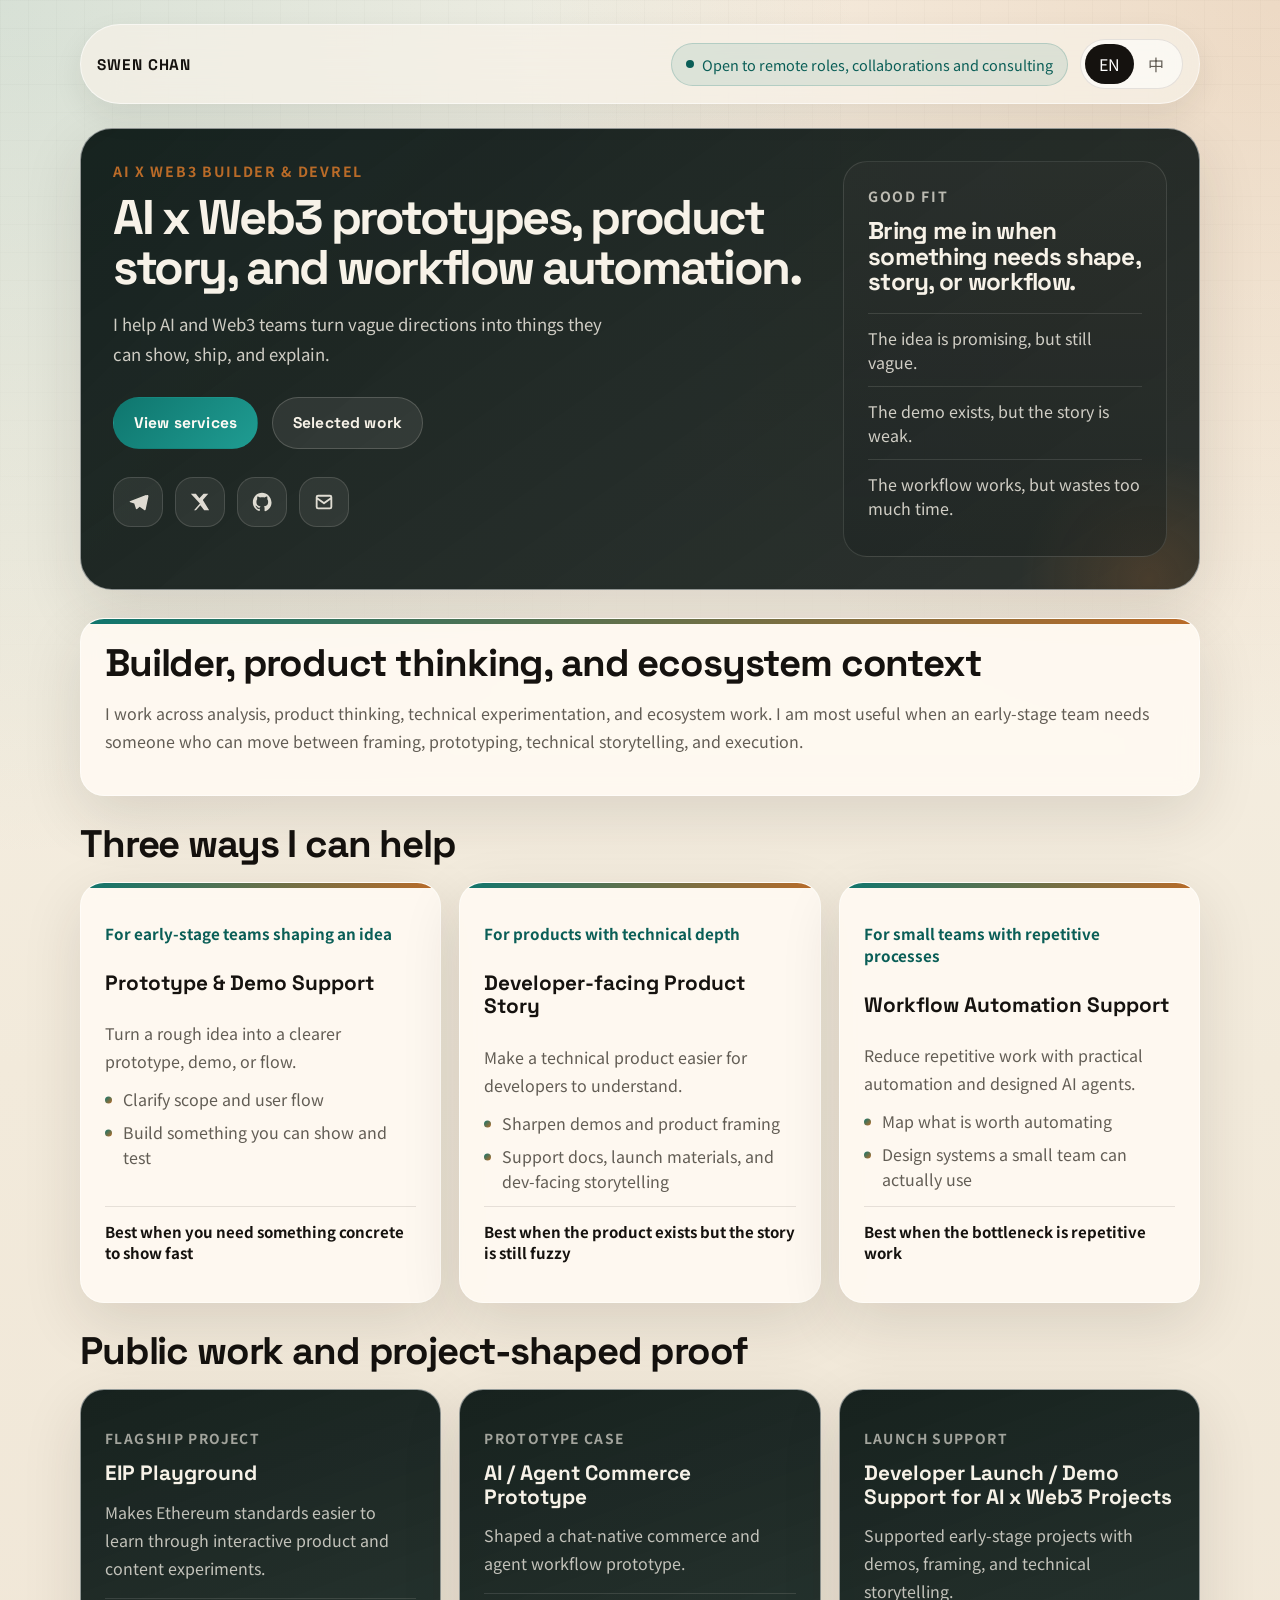
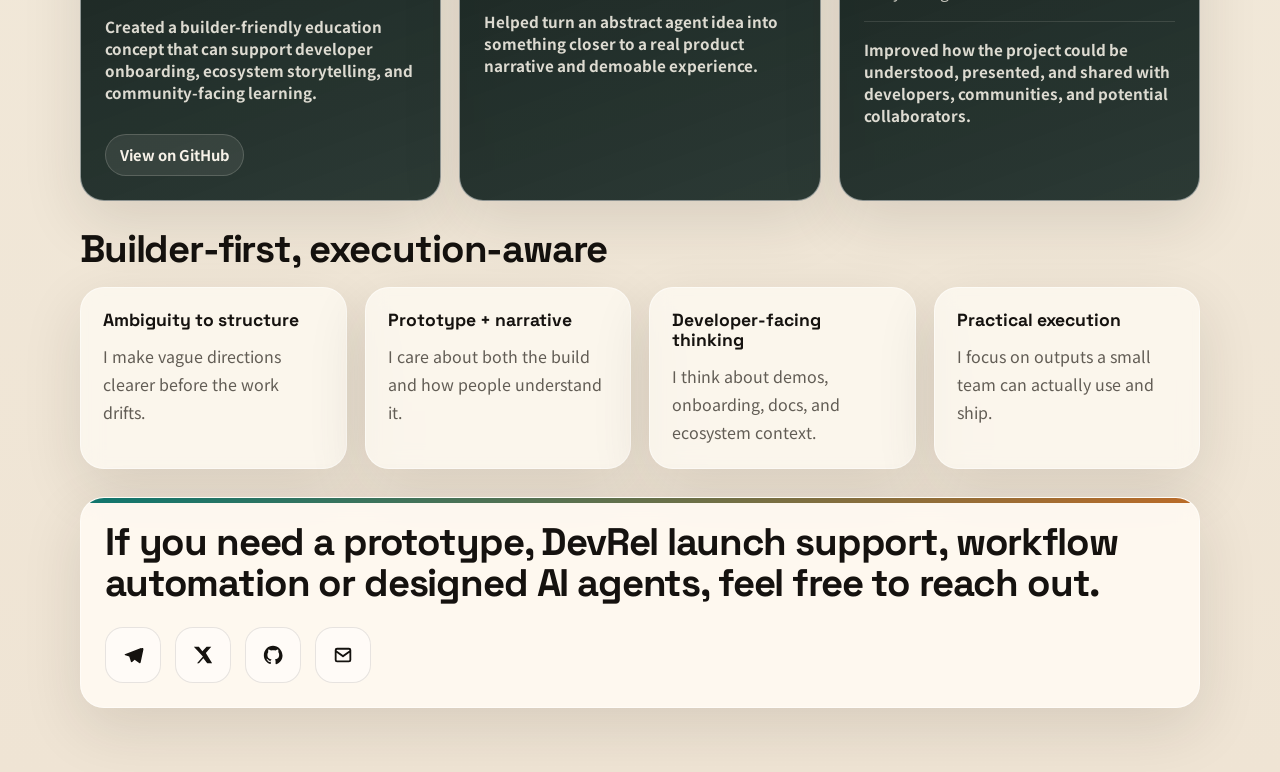
==== index.html @ 29ec6e58 "Initial personal page" ====
<!doctype html>
<html lang="en">
  <head>
    <meta charset="UTF-8" />
    <meta
      name="viewport"
      content="width=device-width, initial-scale=1.0"
    />
    <meta
      name="description"
      content="A bilingual one-page personal service page for an AI x Web3 builder."
    />
    <title>Swen Chan | AI x Web3 Builder & DevRel</title>
    <link rel="preconnect" href="https://fonts.googleapis.com" />
    <link rel="preconnect" href="https://fonts.gstatic.com" crossorigin />
    <link
      href="https://fonts.googleapis.com/css2?family=Noto+Sans+SC:wght@400;500;700&family=Space+Grotesk:wght@400;500;700&display=swap"
      rel="stylesheet"
    />
    <link rel="stylesheet" href="styles.css?v=20260409d" />
  </head>
  <body>
    <div class="page-noise" aria-hidden="true"></div>
    <div class="site-shell">
      <header class="topbar">
        <a class="brand" href="#top" id="brandName">Swen Chan</a>
        <div class="topbar-actions">
          <span class="badge" id="availabilityBadge"></span>
          <div class="lang-switch" aria-label="Language switch">
            <button
              class="lang-button is-active"
              type="button"
              data-lang-toggle="en"
              aria-pressed="true"
            >
              EN
            </button>
            <button
              class="lang-button"
              type="button"
              data-lang-toggle="zh"
              aria-pressed="false"
            >
              中
            </button>
          </div>
        </div>
      </header>

      <main id="top">
        <section class="hero panel">
          <div class="hero-copy">
            <p class="eyebrow" id="heroKicker"></p>
            <h1 id="heroTitle"></h1>
            <p class="lead" id="heroIntro"></p>
            <div class="cta-row">
              <a class="button" id="primaryCta" href="#contact"></a>
              <a class="button button-ghost" id="secondaryCta" href="#services"></a>
            </div>
            <ul class="link-pills" id="quickLinks"></ul>
          </div>

          <aside class="hero-card">
            <p class="eyebrow eyebrow-soft" id="heroCardLabel"></p>
            <h2 id="heroCardTitle"></h2>
            <ul class="hero-card-list" id="heroCardList"></ul>
          </aside>
        </section>

        <section class="section">
          <article class="panel about-card">
            <p class="eyebrow" id="aboutEyebrow"></p>
            <h2 id="aboutTitle"></h2>
            <p class="about-text" id="aboutText"></p>
          </article>
        </section>

        <section class="section" id="services">
          <div class="section-heading">
            <p class="eyebrow" id="servicesEyebrow"></p>
            <h2 id="servicesTitle"></h2>
            <p class="section-intro" id="servicesIntro"></p>
          </div>
          <div class="cards-grid" id="servicesGrid"></div>
        </section>

        <section class="section" id="proof">
          <div class="section-heading">
            <p class="eyebrow" id="proofEyebrow"></p>
            <h2 id="proofTitle"></h2>
            <p class="section-intro" id="proofIntro"></p>
          </div>
          <div class="cards-grid cards-grid-dark" id="proofGrid"></div>
        </section>

        <section class="section">
          <div class="section-heading">
            <p class="eyebrow" id="trustEyebrow"></p>
            <h2 id="trustTitle"></h2>
            <p class="section-intro" id="trustIntro"></p>
          </div>
          <div class="trust-grid" id="trustGrid"></div>
        </section>

        <section class="section" id="contact">
          <article class="panel contact-card">
            <p class="eyebrow" id="contactEyebrow"></p>
            <h2 id="contactTitle"></h2>
            <p class="section-intro" id="contactIntro"></p>
            <div class="contact-actions" id="contactActions"></div>
            <p class="contact-note" id="contactNote"></p>
          </article>
        </section>
      </main>
    </div>

    <script src="app.js?v=20260409d"></script>
  </body>
</html>
---- styles.css ----
* {
  box-sizing: border-box;
}

:root {
  --bg: #f3ecde;
  --bg-soft: rgba(255, 250, 242, 0.76);
  --ink: #15120f;
  --muted: #625d55;
  --line: rgba(21, 18, 15, 0.1);
  --panel: rgba(255, 250, 242, 0.9);
  --panel-dark: #121d1a;
  --panel-dark-2: #162723;
  --cream: #f7f2e8;
  --accent: #0f766e;
  --accent-strong: #0a5e57;
  --accent-warm: #ba6b28;
  --shadow: 0 20px 60px rgba(43, 34, 24, 0.12);
  --shadow-soft: 0 12px 30px rgba(43, 34, 24, 0.08);
  --radius-xl: 32px;
  --radius-lg: 24px;
  --radius-md: 18px;
}

html {
  scroll-behavior: smooth;
}

body {
  margin: 0;
  min-height: 100vh;
  color: var(--ink);
  background:
    radial-gradient(circle at top left, rgba(15, 118, 110, 0.14), transparent 32%),
    radial-gradient(circle at top right, rgba(186, 107, 40, 0.18), transparent 28%),
    linear-gradient(180deg, #f8f2e7 0%, #f2eadb 45%, #efe4d4 100%);
  font-family: "Noto Sans SC", "Segoe UI", sans-serif;
}

body::before {
  position: fixed;
  inset: 0;
  z-index: -2;
  background:
    linear-gradient(rgba(21, 18, 15, 0.03) 1px, transparent 1px),
    linear-gradient(90deg, rgba(21, 18, 15, 0.03) 1px, transparent 1px);
  background-size: 28px 28px;
  content: "";
  mask-image: linear-gradient(180deg, rgba(0, 0, 0, 0.5), transparent 85%);
}

.page-noise {
  position: fixed;
  inset: 0;
  z-index: -1;
  opacity: 0.18;
  background-image:
    radial-gradient(rgba(21, 18, 15, 0.16) 0.7px, transparent 0.7px),
    radial-gradient(rgba(255, 255, 255, 0.28) 0.7px, transparent 0.7px);
  background-position: 0 0, 14px 14px;
  background-size: 28px 28px;
  pointer-events: none;
}

a {
  color: inherit;
  text-decoration: none;
}

button {
  font: inherit;
}

.site-shell {
  width: min(1120px, calc(100% - 32px));
  margin: 0 auto;
  padding: 24px 0 64px;
}

.topbar {
  position: sticky;
  top: 16px;
  z-index: 10;
  display: flex;
  align-items: center;
  justify-content: space-between;
  gap: 16px;
  margin-bottom: 24px;
  padding: 14px 16px;
  border: 1px solid rgba(255, 255, 255, 0.55);
  border-radius: 999px;
  background: rgba(247, 242, 232, 0.72);
  backdrop-filter: blur(18px);
  box-shadow: var(--shadow-soft);
}

.brand {
  font-family: "Space Grotesk", "Noto Sans SC", sans-serif;
  font-size: 0.96rem;
  font-weight: 700;
  letter-spacing: 0.06em;
  text-transform: uppercase;
}

.topbar-actions {
  display: flex;
  align-items: center;
  gap: 12px;
}

.badge {
  display: inline-flex;
  align-items: center;
  gap: 8px;
  padding: 10px 14px;
  border: 1px solid rgba(15, 118, 110, 0.2);
  border-radius: 999px;
  background: rgba(15, 118, 110, 0.1);
  color: var(--accent-strong);
  font-size: 0.9rem;
}

.badge::before {
  width: 8px;
  height: 8px;
  border-radius: 999px;
  background: currentColor;
  content: "";
}

.lang-switch {
  display: inline-flex;
  padding: 4px;
  border: 1px solid var(--line);
  border-radius: 999px;
  background: rgba(255, 255, 255, 0.6);
}

.lang-button {
  padding: 8px 14px;
  border: 0;
  border-radius: 999px;
  background: transparent;
  color: var(--muted);
  cursor: pointer;
  transition:
    background-color 0.2s ease,
    color 0.2s ease,
    transform 0.2s ease;
}

.lang-button:hover {
  color: var(--ink);
}

.lang-button.is-active {
  background: var(--ink);
  color: #fff;
}

main {
  display: grid;
  gap: 28px;
}

.panel,
.fit-item,
.service-card,
.proof-card,
.trust-item {
  border: 1px solid rgba(255, 255, 255, 0.5);
  box-shadow: var(--shadow);
}

.hero {
  display: grid;
  grid-template-columns: minmax(0, 1.7fr) minmax(240px, 0.78fr);
  gap: 24px;
  padding: 32px;
  border-radius: var(--radius-xl);
  background:
    linear-gradient(145deg, rgba(18, 29, 26, 0.97), rgba(17, 24, 22, 0.88)),
    linear-gradient(135deg, rgba(15, 118, 110, 0.2), transparent 40%);
  color: var(--cream);
  overflow: hidden;
  position: relative;
}

.hero::after {
  position: absolute;
  inset: auto -80px -120px auto;
  width: 260px;
  height: 260px;
  border-radius: 50%;
  background: radial-gradient(circle, rgba(186, 107, 40, 0.2), transparent 70%);
  content: "";
}

.hero-copy {
  position: relative;
  z-index: 1;
}

.eyebrow {
  margin: 0 0 12px;
  color: var(--accent-warm);
  font-size: 0.88rem;
  font-weight: 700;
  letter-spacing: 0.12em;
  text-transform: uppercase;
}

.eyebrow:empty {
  display: none;
}

.eyebrow-soft {
  color: rgba(247, 242, 232, 0.72);
}

h1,
h2,
h3,
.button,
.service-title,
.proof-title,
.fit-title,
.trust-title {
  font-family: "Space Grotesk", "Noto Sans SC", sans-serif;
}

h1 {
  max-width: none;
  margin: 0;
  font-size: clamp(2rem, 3.8vw, 3.3rem);
  line-height: 1.02;
  letter-spacing: -0.05em;
  text-wrap: balance;
}

h2 {
  margin: 0;
  font-size: clamp(1.7rem, 3vw, 2.5rem);
  line-height: 1.05;
  letter-spacing: -0.03em;
}

.lead,
.section-intro,
.about-text,
.contact-note,
.service-description,
.proof-description,
.trust-text,
.fit-text {
  color: var(--muted);
  line-height: 1.75;
}

.hero .lead {
  max-width: 56ch;
  margin: 18px 0 0;
  color: rgba(247, 242, 232, 0.82);
  font-size: 1.05rem;
}

.cta-row {
  display: flex;
  flex-wrap: wrap;
  gap: 14px;
  margin-top: 28px;
}

.button {
  display: inline-flex;
  align-items: center;
  justify-content: center;
  min-height: 52px;
  padding: 0 20px;
  border: 1px solid transparent;
  border-radius: 999px;
  background: linear-gradient(135deg, var(--accent), #1f9c92);
  color: #fefbf5;
  font-size: 0.97rem;
  font-weight: 700;
  letter-spacing: 0.01em;
  transition:
    transform 0.2s ease,
    box-shadow 0.2s ease,
    border-color 0.2s ease,
    background-color 0.2s ease;
}

.button:hover {
  transform: translateY(-1px);
  box-shadow: 0 16px 28px rgba(15, 118, 110, 0.25);
}

.button-ghost {
  border-color: rgba(247, 242, 232, 0.18);
  background: rgba(247, 242, 232, 0.08);
  color: var(--cream);
}

.button-ghost:hover {
  box-shadow: none;
  background: rgba(247, 242, 232, 0.14);
}

.link-pills {
  display: flex;
  flex-wrap: wrap;
  gap: 12px;
  margin: 28px 0 0;
  padding: 0;
  list-style: none;
}

.link-pills a {
  display: inline-flex;
  align-items: center;
  justify-content: center;
  width: 50px;
  height: 50px;
  border: 1px solid rgba(247, 242, 232, 0.14);
  border-radius: 18px;
  background: rgba(247, 242, 232, 0.07);
  color: rgba(247, 242, 232, 0.88);
  transition:
    transform 0.2s ease,
    background-color 0.2s ease,
    border-color 0.2s ease;
}

.link-pills a:hover {
  transform: translateY(-1px);
  border-color: rgba(247, 242, 232, 0.32);
  background: rgba(247, 242, 232, 0.12);
}

.link-pills a svg,
.contact-actions a svg {
  width: 22px;
  height: 22px;
  display: block;
}

.sr-only {
  position: absolute;
  width: 1px;
  height: 1px;
  padding: 0;
  margin: -1px;
  overflow: hidden;
  clip: rect(0, 0, 0, 0);
  white-space: nowrap;
  border: 0;
}

.hero-card {
  position: relative;
  z-index: 1;
  align-self: end;
  padding: 24px;
  border: 1px solid rgba(247, 242, 232, 0.12);
  border-radius: var(--radius-lg);
  background:
    linear-gradient(180deg, rgba(247, 242, 232, 0.08), rgba(247, 242, 232, 0.04)),
    rgba(10, 18, 16, 0.5);
}

.hero-card h2 {
  margin-top: 4px;
  color: var(--cream);
  font-size: clamp(1.3rem, 1.9vw, 1.7rem);
}

.hero-card-list {
  margin: 18px 0 0;
  padding: 0;
  list-style: none;
}

.hero-card-list li {
  padding: 12px 0;
  border-top: 1px solid rgba(247, 242, 232, 0.12);
  color: rgba(247, 242, 232, 0.82);
  line-height: 1.5;
}

.section {
  display: grid;
  gap: 18px;
}

.section-heading {
  max-width: 980px;
}

.section-intro {
  margin: 10px 0 0;
  font-size: 0.98rem;
  max-width: 72ch;
  text-wrap: pretty;
}

.section-intro:empty,
.contact-note:empty {
  display: none;
}

.cards-grid,
.trust-grid {
  display: grid;
  gap: 18px;
}

.cards-grid {
  grid-template-columns: repeat(3, minmax(0, 1fr));
}

.service-card,
.proof-card,
.trust-item,
.about-card,
.contact-card {
  position: relative;
  overflow: hidden;
  border-radius: var(--radius-lg);
}

.service-card,
.trust-item,
.about-card,
.contact-card {
  padding: 24px;
  background: var(--panel);
  backdrop-filter: blur(10px);
}

.service-card::before,
.about-card::before,
.contact-card::before {
  position: absolute;
  inset: 0 auto auto 0;
  width: 100%;
  height: 5px;
  background: linear-gradient(90deg, var(--accent), var(--accent-warm));
  content: "";
}

.service-title,
.proof-title,
.trust-title {
  margin: 0;
  font-size: 1.3rem;
  line-height: 1.15;
}

.service-description,
.proof-description,
.trust-text {
  margin: 12px 0 0;
}

.cards-grid {
  align-items: stretch;
}

.service-card {
  display: flex;
  flex-direction: column;
  gap: 12px;
}

.service-meta {
  color: var(--accent-strong);
  font-size: 0.95rem;
  font-weight: 700;
}

.service-list {
  display: grid;
  gap: 8px;
  margin: 0;
  padding: 0;
  list-style: none;
}

.service-list li {
  position: relative;
  padding-left: 18px;
  color: var(--muted);
  line-height: 1.55;
}

.service-list li::before {
  position: absolute;
  left: 0;
  top: 0.78em;
  width: 7px;
  height: 7px;
  border-radius: 999px;
  background: linear-gradient(135deg, var(--accent), var(--accent-warm));
  content: "";
  transform: translateY(-50%);
}

.service-footer {
  margin-top: auto;
  padding-top: 14px;
  border-top: 1px solid var(--line);
  color: var(--ink);
  font-size: 0.94rem;
  font-weight: 700;
}

.cards-grid-dark .proof-card {
  padding: 24px;
  background:
    linear-gradient(160deg, rgba(18, 29, 26, 0.98), rgba(22, 39, 35, 0.9));
  color: var(--cream);
}

.proof-label {
  color: rgba(247, 242, 232, 0.62);
  font-size: 0.86rem;
  font-weight: 700;
  letter-spacing: 0.1em;
  text-transform: uppercase;
}

.proof-card .proof-description {
  color: rgba(247, 242, 232, 0.76);
}

.proof-stat {
  margin-top: 16px;
  padding-top: 16px;
  border-top: 1px solid rgba(247, 242, 232, 0.12);
  color: rgba(247, 242, 232, 0.88);
  font-size: 0.95rem;
  font-weight: 700;
}

.proof-link {
  display: inline-flex;
  align-items: center;
  justify-content: center;
  min-height: 42px;
  margin-top: 16px;
  padding: 0 14px;
  border: 1px solid rgba(247, 242, 232, 0.18);
  border-radius: 999px;
  background: rgba(247, 242, 232, 0.08);
  color: var(--cream);
  font-size: 0.92rem;
  font-weight: 700;
  transition:
    transform 0.2s ease,
    border-color 0.2s ease,
    background-color 0.2s ease;
}

.proof-link:hover {
  transform: translateY(-1px);
  border-color: rgba(247, 242, 232, 0.32);
  background: rgba(247, 242, 232, 0.14);
}

.trust-grid {
  grid-template-columns: repeat(4, minmax(0, 1fr));
}

.trust-item {
  padding: 22px;
  background: rgba(255, 252, 245, 0.7);
  backdrop-filter: blur(10px);
}

.trust-title {
  font-size: 1.1rem;
}

.contact-actions {
  display: flex;
  flex-wrap: wrap;
  gap: 14px;
  margin-top: 24px;
}

.contact-actions a {
  display: inline-flex;
  align-items: center;
  justify-content: center;
  width: 56px;
  height: 56px;
  border: 1px solid var(--line);
  border-radius: 18px;
  background: rgba(255, 255, 255, 0.55);
  color: var(--ink);
  transition:
    transform 0.2s ease,
    box-shadow 0.2s ease,
    border-color 0.2s ease,
    background-color 0.2s ease;
}

.contact-actions a:hover {
  transform: translateY(-1px);
  border-color: rgba(15, 118, 110, 0.28);
  background: rgba(255, 255, 255, 0.82);
  box-shadow: var(--shadow-soft);
}

.contact-note {
  margin: 18px 0 0;
  font-size: 0.95rem;
}

.hero,
.service-card,
.proof-card,
.trust-item,
.about-card,
.contact-card {
  animation: rise 0.7s ease both;
}

@keyframes rise {
  from {
    opacity: 0;
    transform: translateY(18px);
  }

  to {
    opacity: 1;
    transform: translateY(0);
  }
}

@media (prefers-reduced-motion: reduce) {
  html {
    scroll-behavior: auto;
  }

  .hero,
  .fit-item,
  .service-card,
  .proof-card,
  .trust-item,
  .about-card,
  .contact-card,
  .button,
  .proof-link,
  .lang-button,
  .link-pills a {
    animation: none;
    transition: none;
  }
}

@media (max-width: 980px) {
  .hero,
  .cards-grid,
  .trust-grid {
    grid-template-columns: 1fr;
  }

  .hero-card {
    min-width: 0;
  }
}

@media (max-width: 720px) {
  .site-shell {
    width: min(100% - 20px, 1120px);
    padding-top: 16px;
  }

  .topbar {
    top: 10px;
    flex-direction: column;
    align-items: stretch;
    border-radius: 24px;
  }

  .topbar-actions {
    justify-content: space-between;
  }

  .badge {
    flex: 1;
    justify-content: center;
  }

  .hero,
  .service-card,
  .proof-card,
  .trust-item,
  .about-card,
  .contact-card {
    padding: 22px;
  }

  h1 {
    max-width: none;
    font-size: clamp(2.4rem, 12vw, 4rem);
  }

  .cta-row {
    flex-direction: column;
  }

  .button {
    width: 100%;
  }

  .contact-actions a {
    width: 52px;
    height: 52px;
  }
}
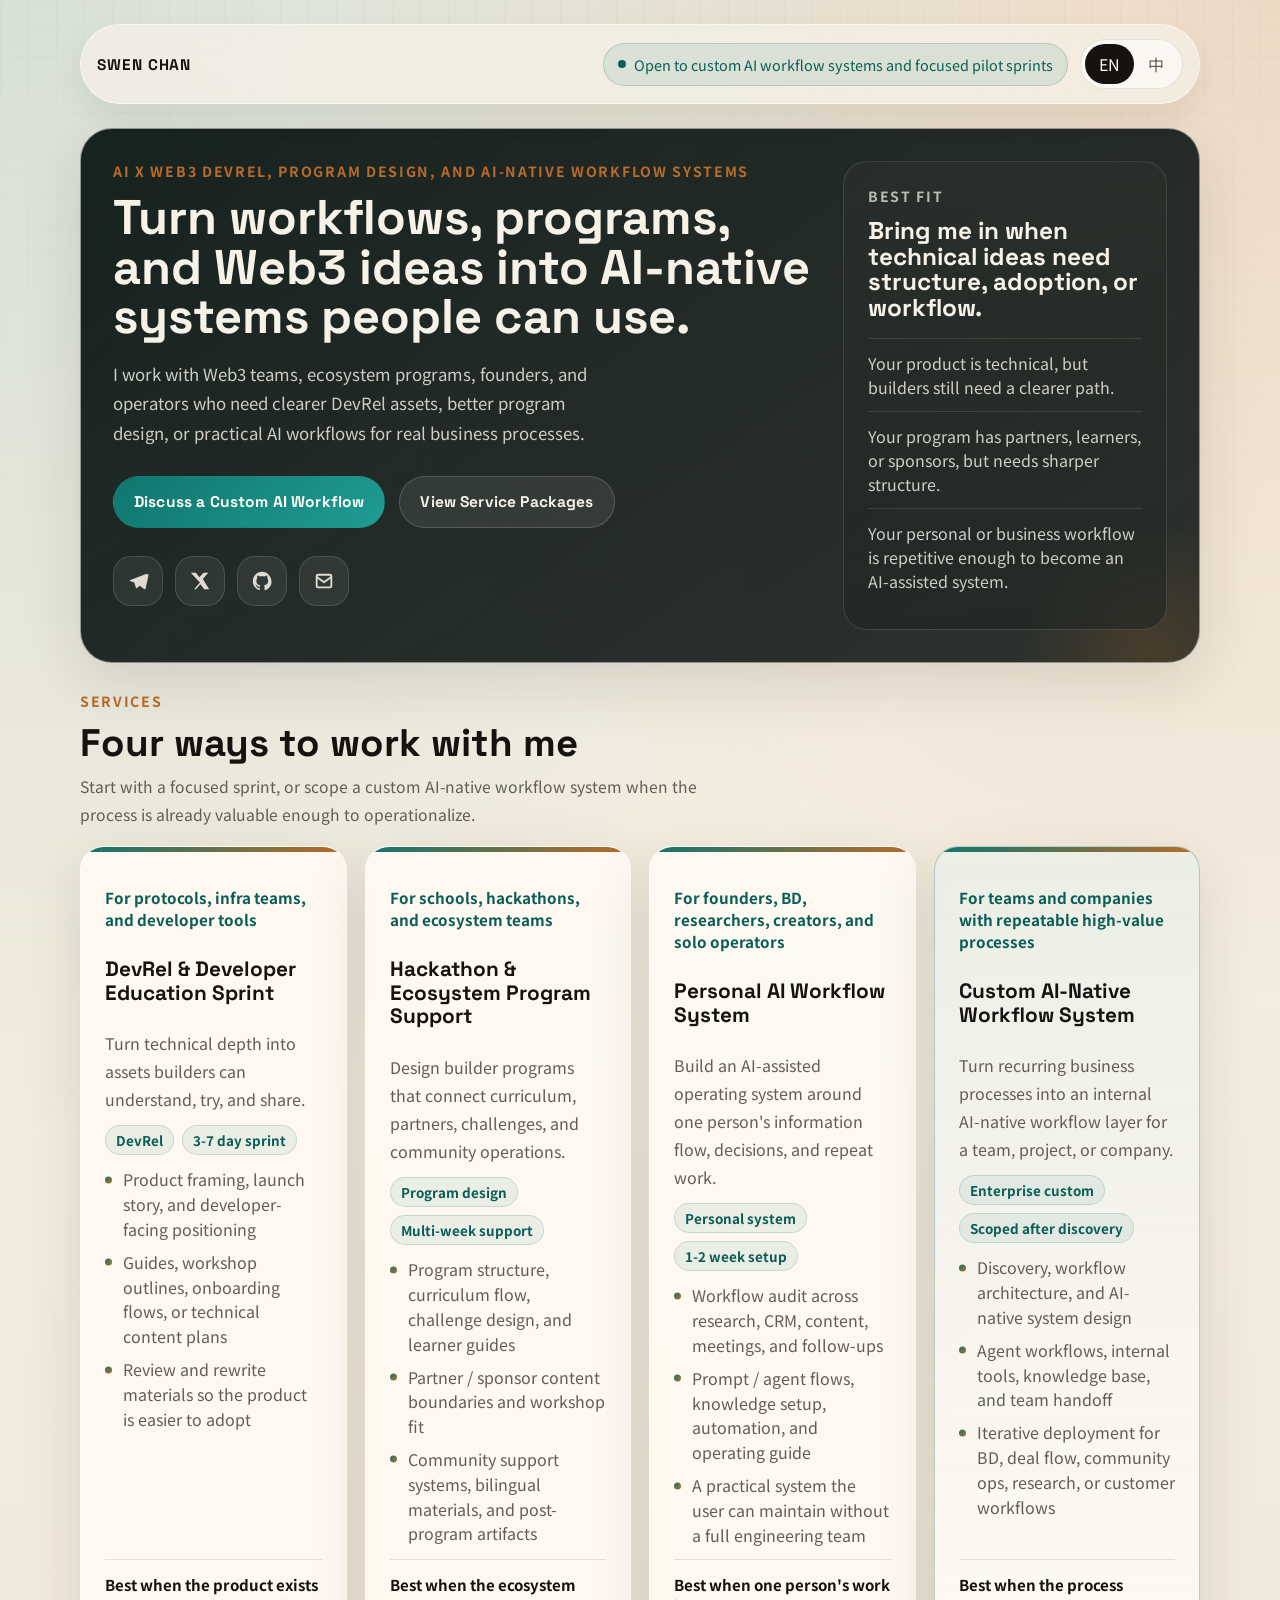
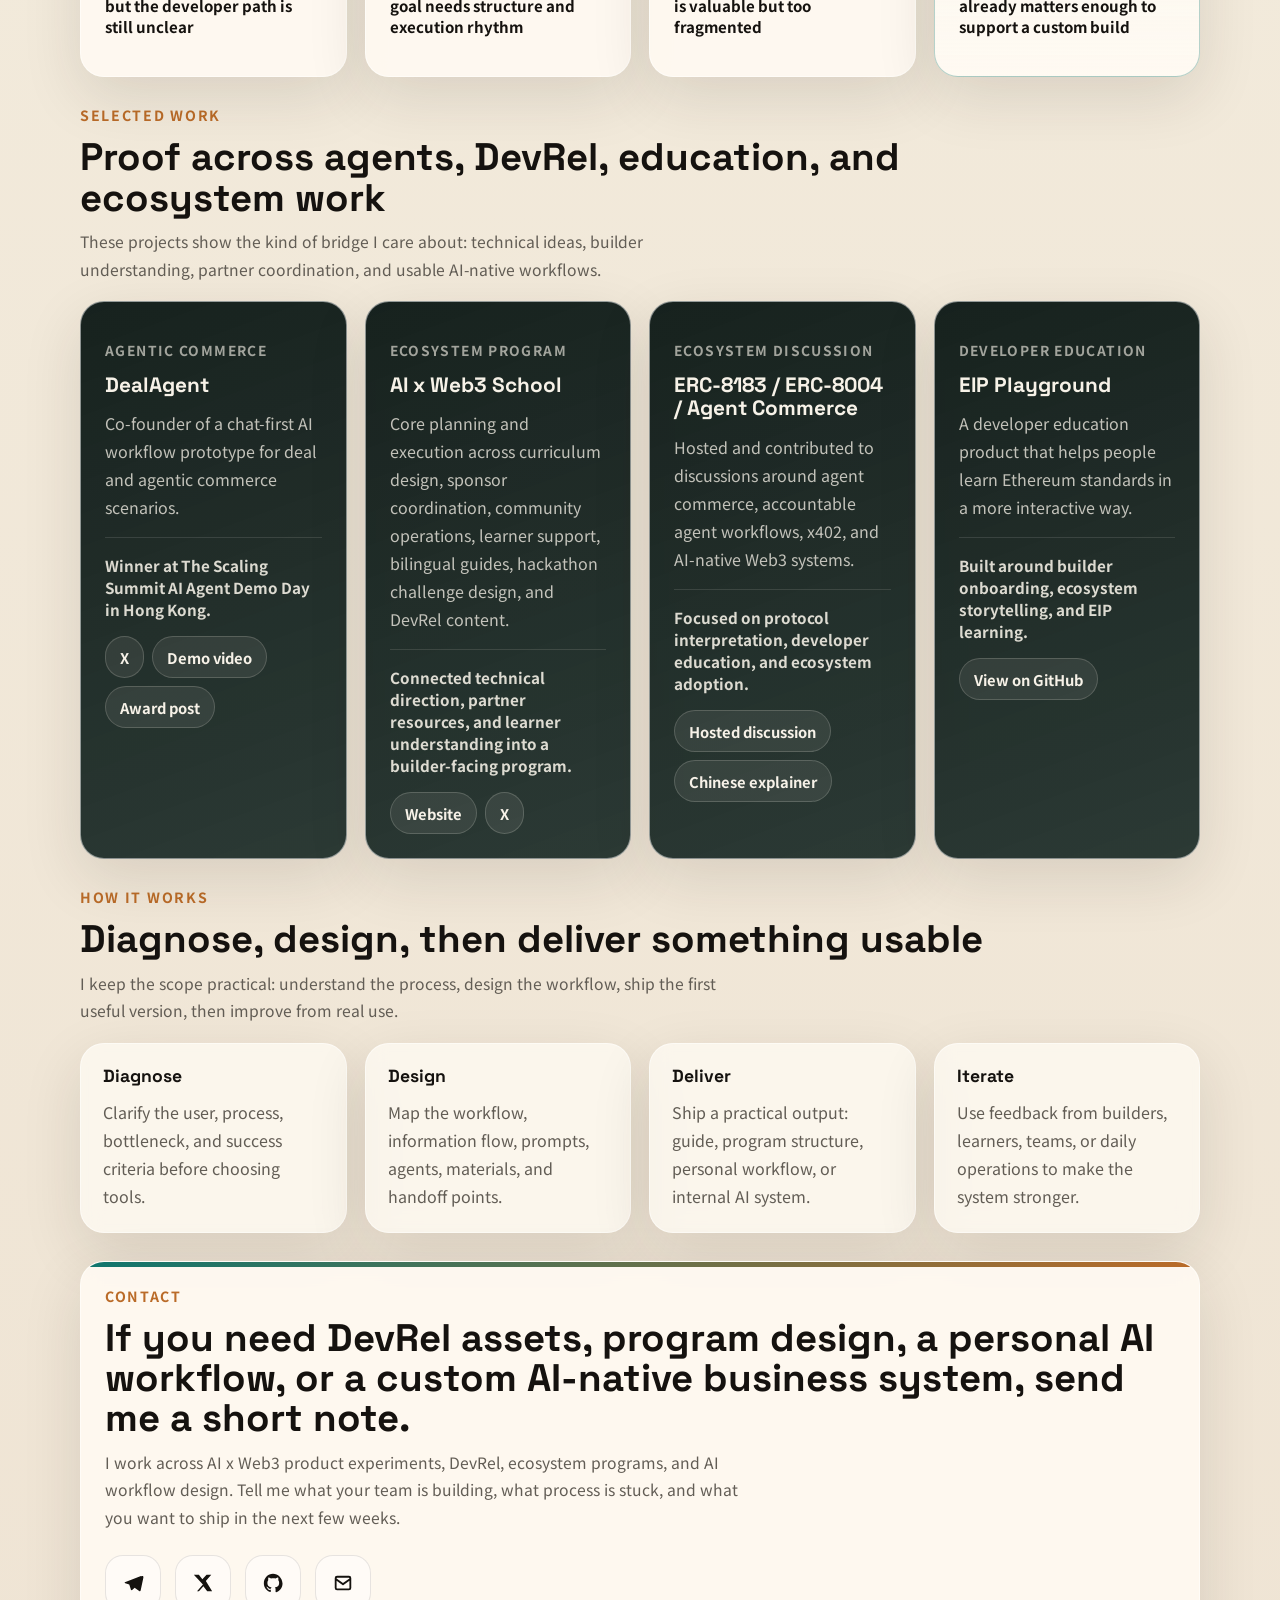
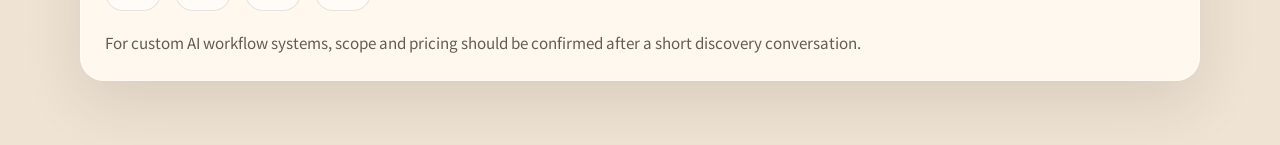
==== commit 019f862b: "Update service positioning and AI workflow offerings" ====
--- a/index.html
+++ b/index.html
@@ -8,16 +8,29 @@
     />
     <meta
       name="description"
-      content="A bilingual one-page personal service page for an AI x Web3 builder."
+      content="AI x Web3 DevRel, ecosystem program design, personal AI workflows, and custom AI-native workflow systems for Web3 teams and operators."
     />
-    <title>Swen Chan | AI x Web3 Builder & DevRel</title>
+    <meta property="og:title" content="Swen Chan | AI x Web3 DevRel & AI-Native Workflow Systems" />
+    <meta
+      property="og:description"
+      content="DevRel assets, ecosystem program design, personal AI workflows, and custom AI-native workflow systems for Web3 teams and operators."
+    />
+    <meta property="og:type" content="website" />
+    <meta property="og:url" content="https://swen-chan.github.io/PersonalPage/" />
+    <meta name="twitter:card" content="summary" />
+    <meta name="twitter:title" content="Swen Chan | AI x Web3 DevRel & AI-Native Workflow Systems" />
+    <meta
+      name="twitter:description"
+      content="DevRel assets, ecosystem program design, personal AI workflows, and custom AI-native workflow systems for Web3 teams and operators."
+    />
+    <title>Swen Chan | AI x Web3 DevRel & AI-Native Workflow Systems</title>
     <link rel="preconnect" href="https://fonts.googleapis.com" />
     <link rel="preconnect" href="https://fonts.gstatic.com" crossorigin />
     <link
       href="https://fonts.googleapis.com/css2?family=Noto+Sans+SC:wght@400;500;700&family=Space+Grotesk:wght@400;500;700&display=swap"
       rel="stylesheet"
     />
-    <link rel="stylesheet" href="styles.css?v=20260409d" />
+    <link rel="stylesheet" href="styles.css?v=20260527" />
   </head>
   <body>
     <div class="page-noise" aria-hidden="true"></div>
@@ -67,14 +80,6 @@
           </aside>
         </section>
 
-        <section class="section">
-          <article class="panel about-card">
-            <p class="eyebrow" id="aboutEyebrow"></p>
-            <h2 id="aboutTitle"></h2>
-            <p class="about-text" id="aboutText"></p>
-          </article>
-        </section>
-
         <section class="section" id="services">
           <div class="section-heading">
             <p class="eyebrow" id="servicesEyebrow"></p>
@@ -114,6 +119,6 @@
       </main>
     </div>
 
-    <script src="app.js?v=20260409d"></script>
+    <script src="app.js?v=20260527"></script>
   </body>
 </html>
--- a/styles.css
+++ b/styles.css
@@ -234,7 +234,7 @@
   margin: 0;
   font-size: clamp(2rem, 3.8vw, 3.3rem);
   line-height: 1.02;
-  letter-spacing: -0.05em;
+  letter-spacing: 0;
   text-wrap: balance;
 }
 
@@ -242,7 +242,7 @@
   margin: 0;
   font-size: clamp(1.7rem, 3vw, 2.5rem);
   line-height: 1.05;
-  letter-spacing: -0.03em;
+  letter-spacing: 0;
 }
 
 .lead,
@@ -416,7 +416,7 @@
 }
 
 .cards-grid {
-  grid-template-columns: repeat(3, minmax(0, 1fr));
+  grid-template-columns: repeat(auto-fit, minmax(240px, 1fr));
 }
 
 .service-card,
@@ -473,9 +473,35 @@
   gap: 12px;
 }
 
+.service-card-featured {
+  border-color: rgba(15, 118, 110, 0.3);
+  background:
+    linear-gradient(180deg, rgba(15, 118, 110, 0.08), rgba(255, 250, 242, 0.92)),
+    var(--panel);
+}
+
 .service-meta {
   color: var(--accent-strong);
   font-size: 0.95rem;
+  font-weight: 700;
+}
+
+.service-pill-row {
+  display: flex;
+  flex-wrap: wrap;
+  gap: 8px;
+}
+
+.service-pill {
+  display: inline-flex;
+  align-items: center;
+  min-height: 30px;
+  padding: 0 10px;
+  border: 1px solid rgba(15, 118, 110, 0.18);
+  border-radius: 999px;
+  background: rgba(15, 118, 110, 0.08);
+  color: var(--accent-strong);
+  font-size: 0.84rem;
   font-weight: 700;
 }
 
@@ -560,6 +586,17 @@
     transform 0.2s ease,
     border-color 0.2s ease,
     background-color 0.2s ease;
+}
+
+.proof-actions {
+  display: flex;
+  flex-wrap: wrap;
+  gap: 8px;
+  margin-top: 16px;
+}
+
+.proof-actions .proof-link {
+  margin-top: 0;
 }
 
 .proof-link:hover {
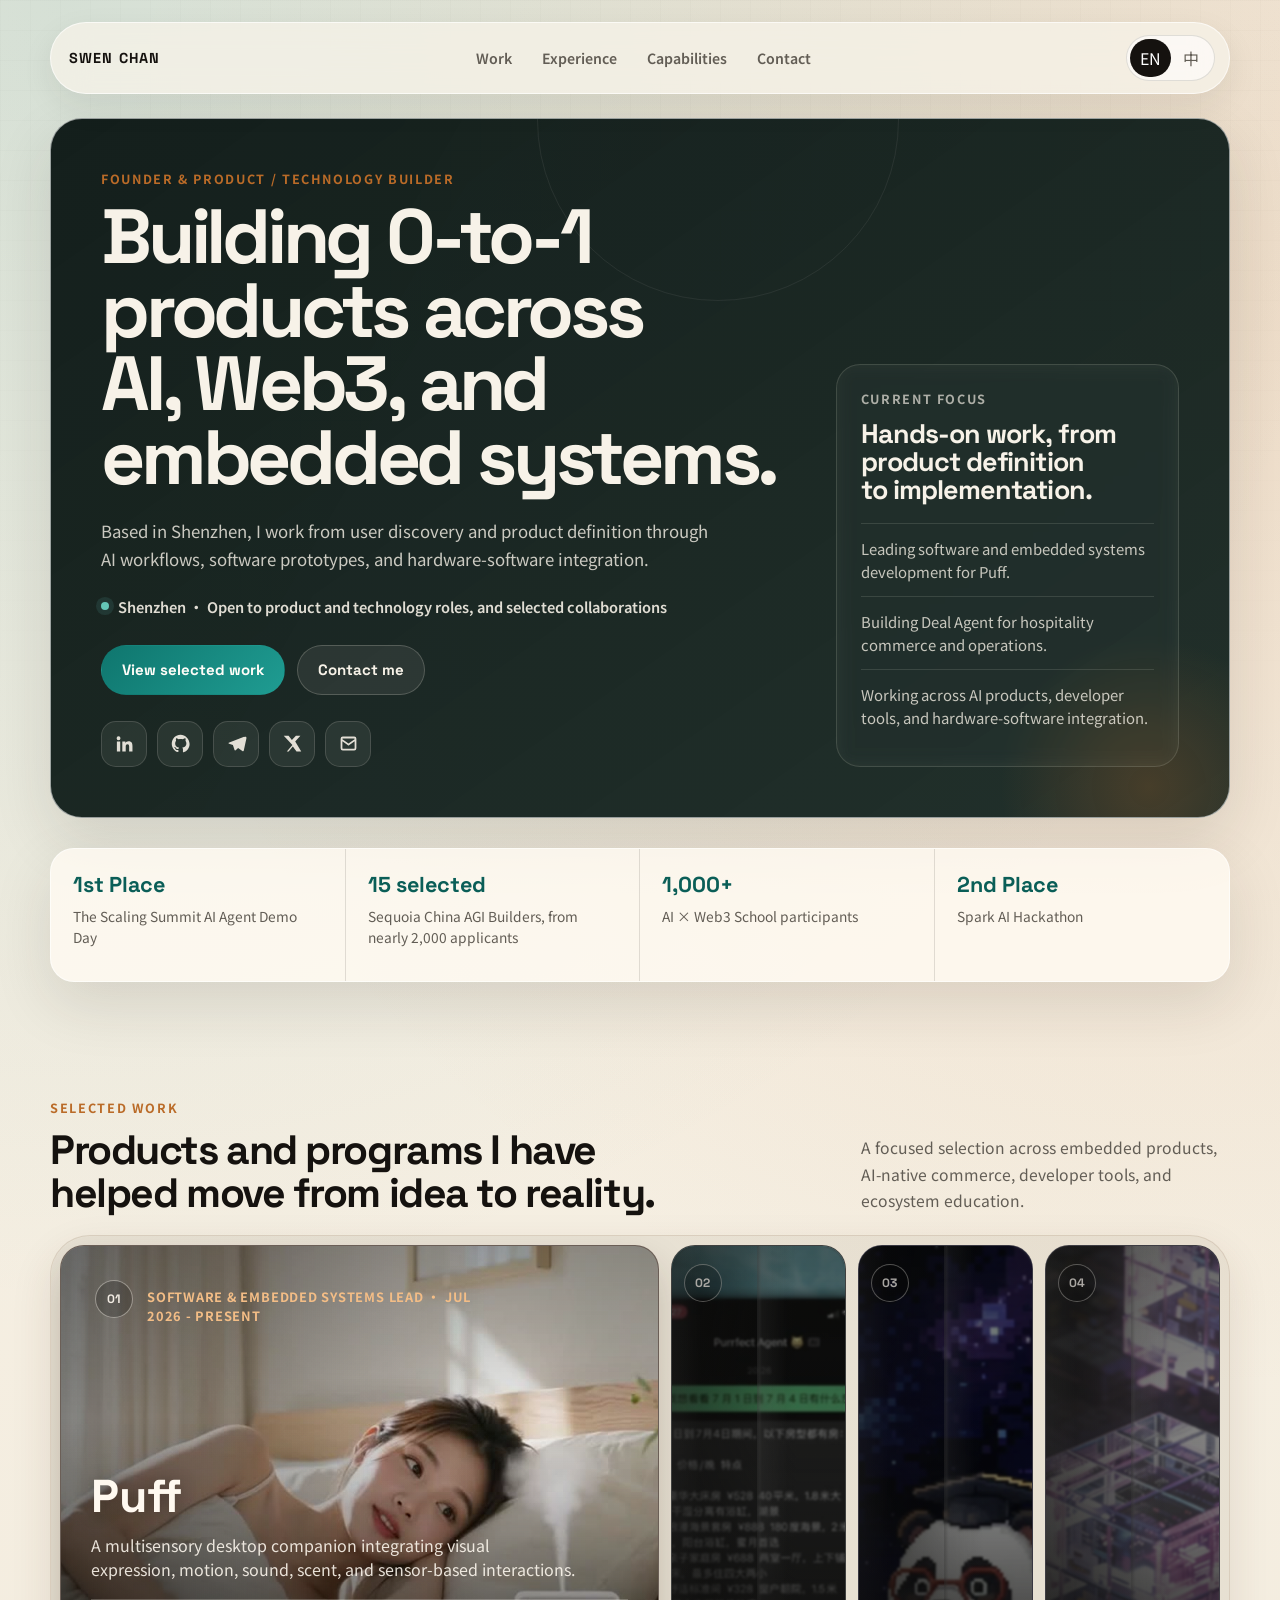
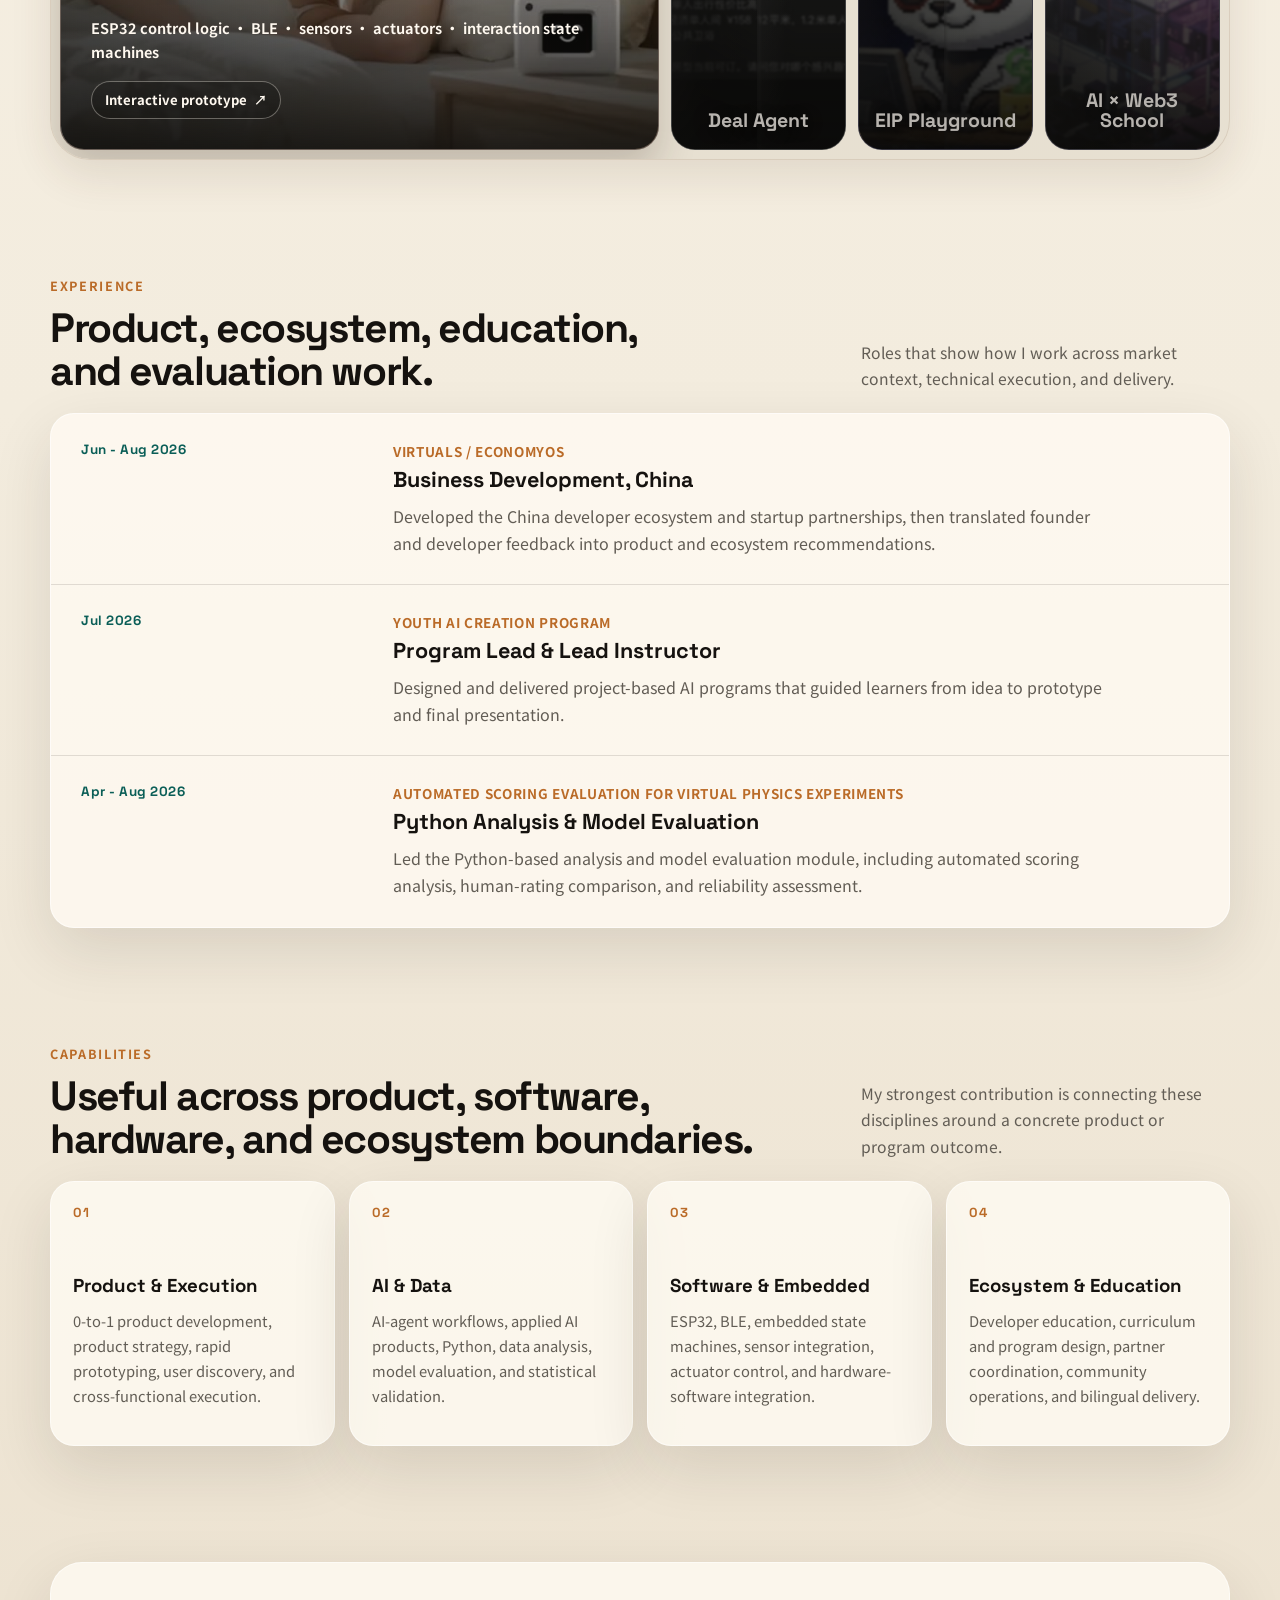
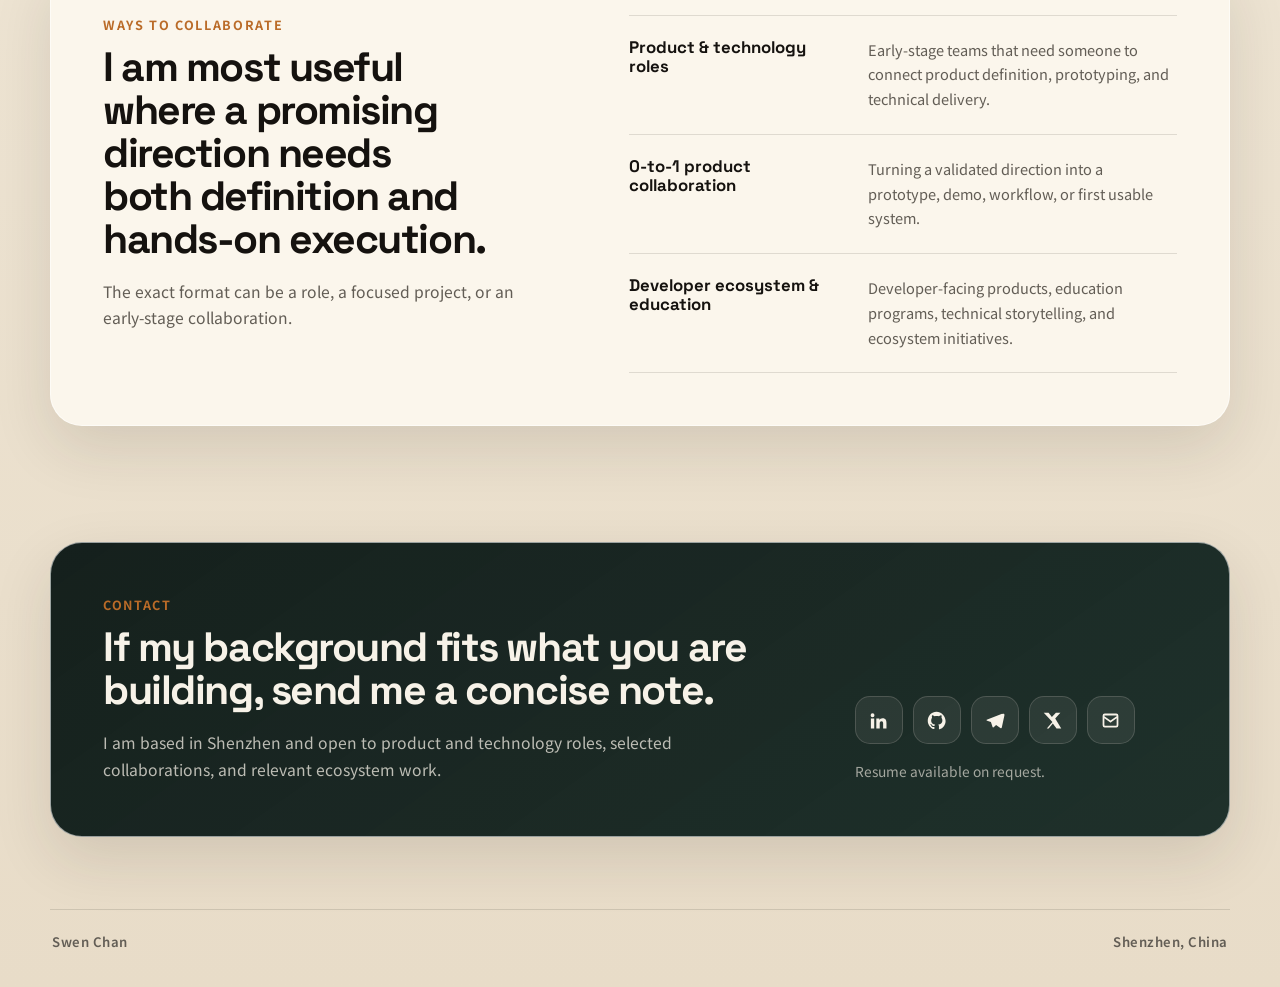
==== commit c61acd10: "Refresh portfolio content SEO and project showcase" ====
--- a/index.html
+++ b/index.html
@@ -2,123 +2,192 @@
 <html lang="en">
   <head>
     <meta charset="UTF-8" />
-    <meta
-      name="viewport"
-      content="width=device-width, initial-scale=1.0"
-    />
+    <meta name="viewport" content="width=device-width, initial-scale=1.0" />
     <meta
       name="description"
-      content="AI x Web3 DevRel, ecosystem program design, personal AI workflows, and custom AI-native workflow systems for Web3 teams and operators."
+      content="Swen Chan is a Shenzhen-based founder and product and technology builder creating 0-to-1 AI products, developer tools, and embedded systems."
     />
-    <meta property="og:title" content="Swen Chan | AI x Web3 DevRel & AI-Native Workflow Systems" />
+    <meta name="author" content="Swen Chan" />
+    <meta name="theme-color" content="#121d1a" />
+    <link rel="canonical" href="https://swen-chan.github.io/PersonalPage/" />
+
+    <meta property="og:title" content="Swen Chan | AI Product &amp; Embedded Systems Builder" />
     <meta
       property="og:description"
-      content="DevRel assets, ecosystem program design, personal AI workflows, and custom AI-native workflow systems for Web3 teams and operators."
+      content="Founder and hands-on product and technology builder working across AI, Web3, developer tools, and embedded systems."
     />
-    <meta property="og:type" content="website" />
+    <meta property="og:type" content="profile" />
     <meta property="og:url" content="https://swen-chan.github.io/PersonalPage/" />
+    <meta property="og:site_name" content="Swen Chan" />
     <meta name="twitter:card" content="summary" />
-    <meta name="twitter:title" content="Swen Chan | AI x Web3 DevRel & AI-Native Workflow Systems" />
+    <meta name="twitter:title" content="Swen Chan | AI Product &amp; Embedded Systems Builder" />
     <meta
       name="twitter:description"
-      content="DevRel assets, ecosystem program design, personal AI workflows, and custom AI-native workflow systems for Web3 teams and operators."
+      content="Building 0-to-1 products across AI, Web3, and embedded systems."
     />
-    <title>Swen Chan | AI x Web3 DevRel & AI-Native Workflow Systems</title>
+
+    <title>Swen Chan | AI Product &amp; Embedded Systems Builder</title>
+    <link rel="icon" href="favicon.svg" type="image/svg+xml" />
     <link rel="preconnect" href="https://fonts.googleapis.com" />
     <link rel="preconnect" href="https://fonts.gstatic.com" crossorigin />
     <link
-      href="https://fonts.googleapis.com/css2?family=Noto+Sans+SC:wght@400;500;700&family=Space+Grotesk:wght@400;500;700&display=swap"
+      href="https://fonts.googleapis.com/css2?family=Noto+Sans+SC:wght@400;500;600;700&amp;family=Space+Grotesk:wght@400;500;600;700&amp;display=swap"
       rel="stylesheet"
     />
-    <link rel="stylesheet" href="styles.css?v=20260527" />
+    <link rel="stylesheet" href="styles.css?v=20260912" />
+
+    <script type="application/ld+json">
+      {
+        "@context": "https://schema.org",
+        "@type": "Person",
+        "name": "Swen Chan",
+        "url": "https://swen-chan.github.io/PersonalPage/",
+        "jobTitle": "Founder and Product / Technology Builder",
+        "homeLocation": {
+          "@type": "Place",
+          "name": "Shenzhen, China"
+        },
+        "sameAs": [
+          "https://www.linkedin.com/in/swenchan",
+          "https://github.com/swen-chan",
+          "https://x.com/SwenChan"
+        ],
+        "knowsAbout": [
+          "0-to-1 product development",
+          "AI agent workflows",
+          "AI products",
+          "Web3 developer tools",
+          "Embedded systems",
+          "ESP32",
+          "Bluetooth Low Energy",
+          "Hardware-software integration"
+        ]
+      }
+    </script>
   </head>
   <body>
+    <a class="skip-link" href="#main">Skip to content</a>
     <div class="page-noise" aria-hidden="true"></div>
-    <div class="site-shell">
+
+    <div class="site-shell" id="top">
       <header class="topbar">
         <a class="brand" href="#top" id="brandName">Swen Chan</a>
+        <nav class="site-nav" aria-label="Primary navigation">
+          <a href="#work" id="navWork">Work</a>
+          <a href="#experience" id="navExperience">Experience</a>
+          <a href="#capabilities" id="navCapabilities">Capabilities</a>
+          <a href="#contact" id="navContact">Contact</a>
+        </nav>
         <div class="topbar-actions">
-          <span class="badge" id="availabilityBadge"></span>
           <div class="lang-switch" aria-label="Language switch">
-            <button
-              class="lang-button is-active"
-              type="button"
-              data-lang-toggle="en"
-              aria-pressed="true"
-            >
-              EN
-            </button>
-            <button
-              class="lang-button"
-              type="button"
-              data-lang-toggle="zh"
-              aria-pressed="false"
-            >
-              中
-            </button>
+            <button class="lang-button is-active" type="button" data-lang-toggle="en" aria-pressed="true">EN</button>
+            <button class="lang-button" type="button" data-lang-toggle="zh" aria-pressed="false">中</button>
           </div>
         </div>
       </header>
 
-      <main id="top">
-        <section class="hero panel">
+      <main id="main">
+        <section class="hero panel" aria-labelledby="heroTitle">
           <div class="hero-copy">
-            <p class="eyebrow" id="heroKicker"></p>
-            <h1 id="heroTitle"></h1>
-            <p class="lead" id="heroIntro"></p>
+            <p class="eyebrow" id="heroKicker">Founder &amp; Product / Technology Builder</p>
+            <h1 id="heroTitle">Building 0-to-1 products across AI, Web3, and embedded systems.</h1>
+            <p class="lead" id="heroIntro">
+              Based in Shenzhen, I work from user discovery and product definition through AI workflows, software prototypes, and hardware-software integration.
+            </p>
+            <p class="availability" id="availabilityBadge">
+              Shenzhen · Open to product and technology roles, and selected collaborations
+            </p>
             <div class="cta-row">
-              <a class="button" id="primaryCta" href="#contact"></a>
-              <a class="button button-ghost" id="secondaryCta" href="#services"></a>
+              <a class="button" id="primaryCta" href="#work">View selected work</a>
+              <a class="button button-ghost" id="secondaryCta" href="#contact">Contact me</a>
             </div>
-            <ul class="link-pills" id="quickLinks"></ul>
+            <ul class="link-pills" id="quickLinks" aria-label="Profile links">
+              <li><a class="text-pill" href="https://www.linkedin.com/in/swenchan" target="_blank" rel="noopener noreferrer">LinkedIn</a></li>
+              <li><a class="text-pill" href="https://github.com/swen-chan" target="_blank" rel="noopener noreferrer">GitHub</a></li>
+              <li><a class="text-pill" href="https://t.me/redemptionandy" target="_blank" rel="noopener noreferrer">Telegram</a></li>
+              <li><a class="text-pill" href="https://x.com/SwenChan" target="_blank" rel="noopener noreferrer">X</a></li>
+              <li><a class="text-pill" href="mailto:swenchan96@gmail.com">Email</a></li>
+            </ul>
           </div>
 
-          <aside class="hero-card">
-            <p class="eyebrow eyebrow-soft" id="heroCardLabel"></p>
-            <h2 id="heroCardTitle"></h2>
-            <ul class="hero-card-list" id="heroCardList"></ul>
+          <aside class="hero-card" aria-labelledby="heroCardTitle">
+            <p class="eyebrow eyebrow-soft" id="heroCardLabel">Current focus</p>
+            <h2 id="heroCardTitle">Hands-on work, from product definition to implementation.</h2>
+            <ul class="hero-card-list" id="heroCardList">
+              <li>Leading software and embedded systems development for Puff.</li>
+              <li>Building Deal Agent for hospitality commerce and operations.</li>
+              <li>Working across AI products, developer tools, and hardware-software integration.</li>
+            </ul>
           </aside>
         </section>
 
-        <section class="section" id="services">
-          <div class="section-heading">
-            <p class="eyebrow" id="servicesEyebrow"></p>
-            <h2 id="servicesTitle"></h2>
-            <p class="section-intro" id="servicesIntro"></p>
-          </div>
-          <div class="cards-grid" id="servicesGrid"></div>
+        <section class="signal-strip" id="signalStrip" aria-label="Selected outcomes">
+          <article class="signal-item"><strong>1st Place</strong><span>The Scaling Summit AI Agent Demo Day</span></article>
+          <article class="signal-item"><strong>15 selected</strong><span>Sequoia China AGI Builders, from nearly 2,000 applicants</span></article>
+          <article class="signal-item"><strong>1,000+</strong><span>AI × Web3 School participants</span></article>
+          <article class="signal-item"><strong>2nd Place</strong><span>Spark AI Hackathon</span></article>
         </section>
 
-        <section class="section" id="proof">
-          <div class="section-heading">
-            <p class="eyebrow" id="proofEyebrow"></p>
-            <h2 id="proofTitle"></h2>
-            <p class="section-intro" id="proofIntro"></p>
+        <section class="section" id="work" aria-labelledby="workTitle">
+          <div class="section-heading section-heading-split">
+            <div><p class="eyebrow" id="workEyebrow">Selected work</p><h2 id="workTitle">Products and programs I have helped move from idea to reality.</h2></div>
+            <p class="section-intro" id="workIntro">A focused selection across embedded products, AI-native commerce, developer tools, and ecosystem education.</p>
           </div>
-          <div class="cards-grid cards-grid-dark" id="proofGrid"></div>
+          <div class="project-grid" id="projectGrid">
+            <article class="project-card project-card-featured is-active" data-project="puff" tabindex="0" aria-expanded="true"><figure class="project-media"><img src="assets/puff/puff-card.jpg?v=20260912b" alt="Puff multisensory desktop companion in use" loading="lazy" decoding="async"><video class="project-media-video" data-src="assets/puff/puff-preview.mp4?v=20260912" data-start="5.5" poster="assets/puff/puff-card.jpg?v=20260912b" preload="none" muted loop playsinline aria-hidden="true"></video></figure><span class="project-door project-door-left" aria-hidden="true"></span><span class="project-door project-door-right" aria-hidden="true"></span><div class="project-card-shell"><div class="project-card-meta"><span class="project-number">01</span><p class="project-role">Software &amp; Embedded Systems Lead · Jul 2026 - Present</p></div><h3>Puff</h3><div class="project-card-content" aria-hidden="false"><p>A multisensory desktop companion integrating visual expression, motion, sound, scent, and sensor-based interactions.</p><p class="project-detail">ESP32 control logic · BLE · sensors · actuators · interaction state machines</p><div class="project-actions"><a class="project-link" href="https://aicamp1-d6g1f3rcgd07aff06-1450652232.tcloudbaseapp.com/puff/" target="_blank" rel="noopener noreferrer">Interactive prototype</a></div></div></div></article>
+            <article class="project-card" data-project="deal-agent" tabindex="0" aria-expanded="false"><figure class="project-media"><img src="assets/projects/deal-agent.jpg?v=20260912b" alt="Deal Agent conversational hotel booking demo" loading="lazy" decoding="async"></figure><span class="project-door project-door-left" aria-hidden="true"></span><span class="project-door project-door-right" aria-hidden="true"></span><div class="project-card-shell"><div class="project-card-meta"><span class="project-number">02</span><p class="project-role">Founder · Mar 2026 - Present</p></div><h3>Deal Agent</h3><div class="project-card-content" aria-hidden="true"><p>An AI-native commerce and operations product for independent hotels and short-term rental operators.</p><p class="project-detail">1st Place at The Scaling Summit AI Agent Demo Day; selected for Sequoia China’s inaugural AGI Builders program as one of 15 from nearly 2,000 global applicants.</p><div class="project-actions"><a class="project-link" href="https://x.com/DealAgentX" target="_blank" rel="noopener noreferrer">Project on X</a><a class="project-link" href="https://youtu.be/gT6-i7709qg?si=DhPN-qFMMHsZE-E1" target="_blank" rel="noopener noreferrer">Demo video</a><a class="project-link" href="https://x.com/SwenChan/status/2046253680199098439?s=20" target="_blank" rel="noopener noreferrer">Award record</a></div></div></div></article>
+            <article class="project-card" data-project="eip-playground" tabindex="0" aria-expanded="false"><figure class="project-media"><img src="assets/projects/eip-playground.jpg?v=20260912b" alt="EIP Playground pixel-art learning environment and panda tutor" loading="lazy" decoding="async"></figure><span class="project-door project-door-left" aria-hidden="true"></span><span class="project-door project-door-right" aria-hidden="true"></span><div class="project-card-shell"><div class="project-card-meta"><span class="project-number">03</span><p class="project-role">Founder · Backend &amp; AI Agent Development · Feb - Apr 2026</p></div><h3>EIP Playground</h3><div class="project-card-content" aria-hidden="true"><p>An interactive developer tool for exploring Ethereum Improvement Proposals.</p><p class="project-detail">2nd Place at the Spark AI Hackathon.</p><div class="project-actions"><a class="project-link" href="https://github.com/David-0x221Eight/web3-eip-playground" target="_blank" rel="noopener noreferrer">GitHub</a></div></div></div></article>
+            <article class="project-card" data-project="ai-web3-school" tabindex="0" aria-expanded="false"><figure class="project-media"><img src="assets/projects/ai-web3-school.jpg?v=20260912b" alt="AI Web3 School official digital-cube hero artwork" loading="lazy" decoding="async"></figure><span class="project-door project-door-left" aria-hidden="true"></span><span class="project-door project-door-right" aria-hidden="true"></span><div class="project-card-shell"><div class="project-card-meta"><span class="project-number">04</span><p class="project-role">Co-Founder &amp; TA · Mar - Jun 2026</p></div><h3>AI × Web3 School</h3><div class="project-card-content" aria-hidden="true"><p>A global developer education initiative connecting curriculum, instructors, ecosystem partners, community operations, and a multi-week hackathon.</p><p class="project-detail">Reached 1,000+ participants.</p><div class="project-actions"><a class="project-link" href="https://aiweb3.school" target="_blank" rel="noopener noreferrer">Website</a><a class="project-link" href="https://x.com/aiweb3school" target="_blank" rel="noopener noreferrer">Project on X</a></div></div></div></article>
+          </div>
         </section>
 
-        <section class="section">
-          <div class="section-heading">
-            <p class="eyebrow" id="trustEyebrow"></p>
-            <h2 id="trustTitle"></h2>
-            <p class="section-intro" id="trustIntro"></p>
+        <section class="section" id="experience" aria-labelledby="experienceTitle">
+          <div class="section-heading section-heading-split">
+            <div><p class="eyebrow" id="experienceEyebrow">Experience</p><h2 id="experienceTitle">Product, ecosystem, education, and evaluation work.</h2></div>
+            <p class="section-intro" id="experienceIntro">Roles that show how I work across market context, technical execution, and delivery.</p>
           </div>
-          <div class="trust-grid" id="trustGrid"></div>
+          <div class="timeline" id="experienceList">
+            <article class="timeline-item"><p class="timeline-date">Jun - Aug 2026</p><div><p class="timeline-org">Virtuals / EconomyOS</p><h3>Business Development, China</h3><p>Developed the China developer ecosystem and startup partnerships, then translated founder and developer feedback into product and ecosystem recommendations.</p></div></article>
+            <article class="timeline-item"><p class="timeline-date">Jul 2026</p><div><p class="timeline-org">Youth AI Creation Program</p><h3>Program Lead &amp; Lead Instructor</h3><p>Designed and delivered project-based AI programs that guided learners from idea to prototype and final presentation.</p></div></article>
+            <article class="timeline-item"><p class="timeline-date">Apr - Aug 2026</p><div><p class="timeline-org">Automated Scoring Evaluation for Virtual Physics Experiments</p><h3>Python Analysis &amp; Model Evaluation</h3><p>Led the Python-based analysis and model evaluation module, including automated scoring analysis, human-rating comparison, and reliability assessment.</p></div></article>
+          </div>
         </section>
 
-        <section class="section" id="contact">
-          <article class="panel contact-card">
-            <p class="eyebrow" id="contactEyebrow"></p>
-            <h2 id="contactTitle"></h2>
-            <p class="section-intro" id="contactIntro"></p>
-            <div class="contact-actions" id="contactActions"></div>
-            <p class="contact-note" id="contactNote"></p>
+        <section class="section" id="capabilities" aria-labelledby="capabilitiesTitle">
+          <div class="section-heading section-heading-split">
+            <div><p class="eyebrow" id="capabilitiesEyebrow">Capabilities</p><h2 id="capabilitiesTitle">Useful across product, software, hardware, and ecosystem boundaries.</h2></div>
+            <p class="section-intro" id="capabilitiesIntro">My strongest contribution is connecting these disciplines around a concrete product or program outcome.</p>
+          </div>
+          <div class="capability-grid" id="capabilityGrid">
+            <article class="capability-card"><p class="capability-index">01</p><h3>Product &amp; Execution</h3><p>0-to-1 product development, product strategy, rapid prototyping, user discovery, and cross-functional execution.</p></article>
+            <article class="capability-card"><p class="capability-index">02</p><h3>AI &amp; Data</h3><p>AI-agent workflows, applied AI products, Python, data analysis, model evaluation, and statistical validation.</p></article>
+            <article class="capability-card"><p class="capability-index">03</p><h3>Software &amp; Embedded</h3><p>ESP32, BLE, embedded state machines, sensor integration, actuator control, and hardware-software integration.</p></article>
+            <article class="capability-card"><p class="capability-index">04</p><h3>Ecosystem &amp; Education</h3><p>Developer education, curriculum and program design, partner coordination, community operations, and bilingual delivery.</p></article>
+          </div>
+        </section>
+
+        <section class="section" id="collaboration" aria-labelledby="collaborationTitle">
+          <article class="collaboration-panel panel">
+            <div class="collaboration-copy"><p class="eyebrow" id="collaborationEyebrow">Ways to collaborate</p><h2 id="collaborationTitle">I am most useful where a promising direction needs both definition and hands-on execution.</h2><p class="section-intro" id="collaborationIntro">The exact format can be a role, a focused project, or an early-stage collaboration.</p></div>
+            <div class="collaboration-list" id="collaborationList">
+              <article><h3>Product &amp; technology roles</h3><p>Early-stage teams that need someone to connect product definition, prototyping, and technical delivery.</p></article>
+              <article><h3>0-to-1 product collaboration</h3><p>Turning a validated direction into a prototype, demo, workflow, or first usable system.</p></article>
+              <article><h3>Developer ecosystem &amp; education</h3><p>Developer-facing products, education programs, technical storytelling, and ecosystem initiatives.</p></article>
+            </div>
+          </article>
+        </section>
+
+        <section class="section" id="contact" aria-labelledby="contactTitle">
+          <article class="contact-card panel">
+            <div><p class="eyebrow" id="contactEyebrow">Contact</p><h2 id="contactTitle">If my background fits what you are building, send me a concise note.</h2><p class="section-intro" id="contactIntro">I am based in Shenzhen and open to product and technology roles, selected collaborations, and relevant ecosystem work.</p></div>
+            <div class="contact-side"><div class="contact-actions" id="contactActions"><a href="https://www.linkedin.com/in/swenchan" target="_blank" rel="noopener noreferrer">LinkedIn</a><a href="https://github.com/swen-chan" target="_blank" rel="noopener noreferrer">GitHub</a><a href="https://t.me/redemptionandy" target="_blank" rel="noopener noreferrer">Telegram</a><a href="https://x.com/SwenChan" target="_blank" rel="noopener noreferrer">X</a><a href="mailto:swenchan96@gmail.com">Email</a></div><p class="contact-note" id="contactNote">Resume available on request.</p></div>
           </article>
         </section>
       </main>
+
+      <footer class="site-footer"><span id="footerName">Swen Chan</span><span id="footerLocation">Shenzhen, China</span></footer>
     </div>
 
-    <script src="app.js?v=20260527"></script>
+    <script src="app.js?v=20260912"></script>
   </body>
 </html>
--- a/styles.css
+++ b/styles.css
@@ -4,22 +4,23 @@
 
 :root {
   --bg: #f3ecde;
-  --bg-soft: rgba(255, 250, 242, 0.76);
+  --bg-deep: #e8dcc8;
   --ink: #15120f;
   --muted: #625d55;
-  --line: rgba(21, 18, 15, 0.1);
+  --line: rgba(21, 18, 15, 0.12);
   --panel: rgba(255, 250, 242, 0.9);
-  --panel-dark: #121d1a;
-  --panel-dark-2: #162723;
+  --panel-solid: #fbf6ec;
+  --forest: #121d1a;
+  --forest-soft: #1a2b27;
   --cream: #f7f2e8;
   --accent: #0f766e;
   --accent-strong: #0a5e57;
-  --accent-warm: #ba6b28;
-  --shadow: 0 20px 60px rgba(43, 34, 24, 0.12);
-  --shadow-soft: 0 12px 30px rgba(43, 34, 24, 0.08);
+  --warm: #ba6b28;
+  --shadow: 0 22px 60px rgba(43, 34, 24, 0.12);
+  --shadow-soft: 0 12px 32px rgba(43, 34, 24, 0.08);
   --radius-xl: 32px;
   --radius-lg: 24px;
-  --radius-md: 18px;
+  --radius-md: 17px;
 }
 
 html {
@@ -27,14 +28,14 @@
 }
 
 body {
+  min-height: 100vh;
   margin: 0;
-  min-height: 100vh;
   color: var(--ink);
   background:
-    radial-gradient(circle at top left, rgba(15, 118, 110, 0.14), transparent 32%),
-    radial-gradient(circle at top right, rgba(186, 107, 40, 0.18), transparent 28%),
-    linear-gradient(180deg, #f8f2e7 0%, #f2eadb 45%, #efe4d4 100%);
-  font-family: "Noto Sans SC", "Segoe UI", sans-serif;
+    radial-gradient(circle at 5% 0%, rgba(15, 118, 110, 0.15), transparent 30%),
+    radial-gradient(circle at 94% 7%, rgba(186, 107, 40, 0.16), transparent 27%),
+    linear-gradient(180deg, #f8f2e7 0%, var(--bg) 48%, var(--bg-deep) 100%);
+  font-family: "Noto Sans SC", sans-serif;
 }
 
 body::before {
@@ -42,23 +43,23 @@
   inset: 0;
   z-index: -2;
   background:
-    linear-gradient(rgba(21, 18, 15, 0.03) 1px, transparent 1px),
-    linear-gradient(90deg, rgba(21, 18, 15, 0.03) 1px, transparent 1px);
-  background-size: 28px 28px;
+    linear-gradient(rgba(21, 18, 15, 0.026) 1px, transparent 1px),
+    linear-gradient(90deg, rgba(21, 18, 15, 0.026) 1px, transparent 1px);
+  background-size: 30px 30px;
   content: "";
-  mask-image: linear-gradient(180deg, rgba(0, 0, 0, 0.5), transparent 85%);
+  mask-image: linear-gradient(180deg, rgba(0, 0, 0, 0.5), transparent 88%);
 }
 
 .page-noise {
   position: fixed;
   inset: 0;
   z-index: -1;
-  opacity: 0.18;
+  opacity: 0.16;
   background-image:
-    radial-gradient(rgba(21, 18, 15, 0.16) 0.7px, transparent 0.7px),
-    radial-gradient(rgba(255, 255, 255, 0.28) 0.7px, transparent 0.7px);
-  background-position: 0 0, 14px 14px;
-  background-size: 28px 28px;
+    radial-gradient(rgba(21, 18, 15, 0.18) 0.7px, transparent 0.7px),
+    radial-gradient(rgba(255, 255, 255, 0.32) 0.7px, transparent 0.7px);
+  background-position: 0 0, 15px 15px;
+  background-size: 30px 30px;
   pointer-events: none;
 }
 
@@ -71,86 +72,127 @@
   font: inherit;
 }
 
+a:focus-visible,
+button:focus-visible {
+  outline: 3px solid var(--warm);
+  outline-offset: 4px;
+}
+
+.skip-link {
+  position: fixed;
+  top: 12px;
+  left: 12px;
+  z-index: 100;
+  padding: 10px 14px;
+  border-radius: 10px;
+  background: var(--ink);
+  color: var(--cream);
+  transform: translateY(-160%);
+  transition: transform 0.2s ease;
+}
+
+.skip-link:focus {
+  transform: translateY(0);
+}
+
 .site-shell {
-  width: min(1120px, calc(100% - 32px));
+  width: min(1180px, calc(100% - 32px));
   margin: 0 auto;
-  padding: 24px 0 64px;
+  padding: 22px 0 36px;
 }
 
 .topbar {
   position: sticky;
-  top: 16px;
-  z-index: 10;
-  display: flex;
+  top: 14px;
+  z-index: 20;
+  display: grid;
+  grid-template-columns: auto 1fr auto;
   align-items: center;
-  justify-content: space-between;
-  gap: 16px;
+  gap: 24px;
   margin-bottom: 24px;
-  padding: 14px 16px;
-  border: 1px solid rgba(255, 255, 255, 0.55);
+  padding: 12px 14px 12px 18px;
+  border: 1px solid rgba(255, 255, 255, 0.62);
   border-radius: 999px;
-  background: rgba(247, 242, 232, 0.72);
+  background: rgba(247, 242, 232, 0.78);
   backdrop-filter: blur(18px);
   box-shadow: var(--shadow-soft);
 }
 
+.brand,
+h1,
+h2,
+h3,
+.button,
+.signal-item strong,
+.timeline-date,
+.capability-index,
+.capability-card-index {
+  font-family: "Space Grotesk", "Noto Sans SC", sans-serif;
+}
+
 .brand {
-  font-family: "Space Grotesk", "Noto Sans SC", sans-serif;
-  font-size: 0.96rem;
+  font-size: 0.9rem;
   font-weight: 700;
-  letter-spacing: 0.06em;
+  letter-spacing: 0.08em;
   text-transform: uppercase;
+}
+
+.site-nav {
+  display: flex;
+  justify-content: center;
+  gap: clamp(14px, 2.5vw, 30px);
+}
+
+.site-nav a {
+  position: relative;
+  color: var(--muted);
+  font-size: 0.88rem;
+  font-weight: 600;
+}
+
+.site-nav a::after {
+  position: absolute;
+  right: 0;
+  bottom: -6px;
+  left: 0;
+  height: 2px;
+  background: var(--accent);
+  content: "";
+  transform: scaleX(0);
+  transform-origin: left;
+  transition: transform 0.2s ease;
+}
+
+.site-nav a:hover {
+  color: var(--ink);
+}
+
+.site-nav a:hover::after {
+  transform: scaleX(1);
 }
 
 .topbar-actions {
   display: flex;
   align-items: center;
-  gap: 12px;
-}
-
-.badge {
-  display: inline-flex;
-  align-items: center;
-  gap: 8px;
-  padding: 10px 14px;
-  border: 1px solid rgba(15, 118, 110, 0.2);
-  border-radius: 999px;
-  background: rgba(15, 118, 110, 0.1);
-  color: var(--accent-strong);
-  font-size: 0.9rem;
-}
-
-.badge::before {
-  width: 8px;
-  height: 8px;
-  border-radius: 999px;
-  background: currentColor;
-  content: "";
 }
 
 .lang-switch {
   display: inline-flex;
-  padding: 4px;
+  padding: 3px;
   border: 1px solid var(--line);
   border-radius: 999px;
-  background: rgba(255, 255, 255, 0.6);
+  background: rgba(255, 255, 255, 0.58);
 }
 
 .lang-button {
-  padding: 8px 14px;
+  min-width: 40px;
+  padding: 7px 10px;
   border: 0;
   border-radius: 999px;
   background: transparent;
   color: var(--muted);
   cursor: pointer;
-  transition:
-    background-color 0.2s ease,
-    color 0.2s ease,
-    transform 0.2s ease;
-}
-
-.lang-button:hover {
-  color: var(--ink);
+  transition: background-color 0.2s ease, color 0.2s ease;
 }
 
 .lang-button.is-active {
@@ -160,114 +202,157 @@
 
 main {
   display: grid;
-  gap: 28px;
+  gap: 30px;
 }
 
 .panel,
-.fit-item,
-.service-card,
-.proof-card,
-.trust-item {
-  border: 1px solid rgba(255, 255, 255, 0.5);
+.signal-strip,
+.project-card,
+.timeline,
+.capability-card {
+  border: 1px solid rgba(255, 255, 255, 0.56);
   box-shadow: var(--shadow);
 }
 
 .hero {
+  position: relative;
   display: grid;
-  grid-template-columns: minmax(0, 1.7fr) minmax(240px, 0.78fr);
+  grid-template-columns: repeat(12, minmax(0, 1fr));
   gap: 24px;
-  padding: 32px;
+  padding: clamp(28px, 4vw, 50px);
   border-radius: var(--radius-xl);
   background:
-    linear-gradient(145deg, rgba(18, 29, 26, 0.97), rgba(17, 24, 22, 0.88)),
-    linear-gradient(135deg, rgba(15, 118, 110, 0.2), transparent 40%);
+    linear-gradient(145deg, rgba(18, 29, 26, 0.99), rgba(18, 34, 30, 0.93)),
+    linear-gradient(120deg, rgba(15, 118, 110, 0.2), transparent 45%);
   color: var(--cream);
   overflow: hidden;
-  position: relative;
+}
+
+.hero::before {
+  position: absolute;
+  top: -180px;
+  right: 28%;
+  width: 360px;
+  height: 360px;
+  border: 1px solid rgba(247, 242, 232, 0.07);
+  border-radius: 50%;
+  content: "";
 }
 
 .hero::after {
   position: absolute;
-  inset: auto -80px -120px auto;
-  width: 260px;
-  height: 260px;
+  right: -70px;
+  bottom: -120px;
+  width: 300px;
+  height: 300px;
   border-radius: 50%;
-  background: radial-gradient(circle, rgba(186, 107, 40, 0.2), transparent 70%);
+  background: radial-gradient(circle, rgba(186, 107, 40, 0.24), transparent 70%);
   content: "";
 }
 
 .hero-copy {
   position: relative;
   z-index: 1;
+  grid-column: 1 / span 8;
+}
+
+.hero-card {
+  position: relative;
+  z-index: 1;
+  grid-column: 9 / -1;
+  align-self: end;
+  padding: 24px;
+  border: 1px solid rgba(247, 242, 232, 0.13);
+  border-radius: var(--radius-lg);
+  background: rgba(247, 242, 232, 0.065);
+  backdrop-filter: blur(8px);
 }
 
 .eyebrow {
   margin: 0 0 12px;
-  color: var(--accent-warm);
-  font-size: 0.88rem;
+  color: var(--warm);
+  font-size: 0.79rem;
   font-weight: 700;
-  letter-spacing: 0.12em;
+  letter-spacing: 0.13em;
   text-transform: uppercase;
 }
 
-.eyebrow:empty {
-  display: none;
-}
-
 .eyebrow-soft {
-  color: rgba(247, 242, 232, 0.72);
+  color: rgba(247, 242, 232, 0.66);
 }
 
 h1,
 h2,
 h3,
-.button,
-.service-title,
-.proof-title,
-.fit-title,
-.trust-title {
-  font-family: "Space Grotesk", "Noto Sans SC", sans-serif;
+p {
+  overflow-wrap: anywhere;
 }
 
 h1 {
-  max-width: none;
+  max-width: 900px;
   margin: 0;
-  font-size: clamp(2rem, 3.8vw, 3.3rem);
-  line-height: 1.02;
-  letter-spacing: 0;
+  font-size: clamp(2.65rem, 6vw, 5.7rem);
+  line-height: 0.96;
+  letter-spacing: -0.055em;
   text-wrap: balance;
 }
 
 h2 {
   margin: 0;
-  font-size: clamp(1.7rem, 3vw, 2.5rem);
+  font-size: clamp(1.8rem, 3.2vw, 3rem);
   line-height: 1.05;
-  letter-spacing: 0;
+  letter-spacing: -0.035em;
+  text-wrap: balance;
+}
+
+h3 {
+  margin: 0;
+  font-size: 1.32rem;
+  line-height: 1.15;
 }
 
 .lead,
 .section-intro,
-.about-text,
-.contact-note,
-.service-description,
-.proof-description,
-.trust-text,
-.fit-text {
+.project-card > p:not(.project-role, .project-detail),
+.timeline-item > div > p:last-child,
+.capability-card > p:last-child,
+.collaboration-list p,
+.contact-note {
   color: var(--muted);
-  line-height: 1.75;
+  line-height: 1.7;
 }
 
 .hero .lead {
-  max-width: 56ch;
-  margin: 18px 0 0;
-  color: rgba(247, 242, 232, 0.82);
+  max-width: 68ch;
+  margin: 22px 0 0;
+  color: rgba(247, 242, 232, 0.8);
   font-size: 1.05rem;
+}
+
+.availability {
+  display: inline-flex;
+  align-items: center;
+  gap: 9px;
+  margin: 22px 0 0;
+  color: rgba(247, 242, 232, 0.9);
+  font-size: 0.91rem;
+  font-weight: 600;
+}
+
+.availability::before {
+  width: 8px;
+  height: 8px;
+  border-radius: 50%;
+  background: #65c7b8;
+  box-shadow: 0 0 0 5px rgba(101, 199, 184, 0.12);
+  content: "";
+  flex: 0 0 auto;
 }
 
 .cta-row {
   display: flex;
   flex-wrap: wrap;
-  gap: 14px;
+  gap: 12px;
   margin-top: 28px;
 }
 
@@ -275,43 +360,38 @@
   display: inline-flex;
   align-items: center;
   justify-content: center;
-  min-height: 52px;
+  min-height: 50px;
   padding: 0 20px;
   border: 1px solid transparent;
   border-radius: 999px;
   background: linear-gradient(135deg, var(--accent), #1f9c92);
-  color: #fefbf5;
-  font-size: 0.97rem;
+  color: #fffdf8;
+  font-size: 0.94rem;
   font-weight: 700;
-  letter-spacing: 0.01em;
-  transition:
-    transform 0.2s ease,
-    box-shadow 0.2s ease,
-    border-color 0.2s ease,
-    background-color 0.2s ease;
+  transition: transform 0.2s ease, box-shadow 0.2s ease, background-color 0.2s ease;
 }
 
 .button:hover {
-  transform: translateY(-1px);
+  transform: translateY(-2px);
   box-shadow: 0 16px 28px rgba(15, 118, 110, 0.25);
 }
 
 .button-ghost {
-  border-color: rgba(247, 242, 232, 0.18);
-  background: rgba(247, 242, 232, 0.08);
+  border-color: rgba(247, 242, 232, 0.2);
+  background: rgba(247, 242, 232, 0.075);
   color: var(--cream);
 }
 
 .button-ghost:hover {
+  background: rgba(247, 242, 232, 0.13);
   box-shadow: none;
-  background: rgba(247, 242, 232, 0.14);
 }
 
 .link-pills {
   display: flex;
   flex-wrap: wrap;
-  gap: 12px;
-  margin: 28px 0 0;
+  gap: 10px;
+  margin: 26px 0 0;
   padding: 0;
   list-style: none;
 }
@@ -320,59 +400,51 @@
   display: inline-flex;
   align-items: center;
   justify-content: center;
-  width: 50px;
-  height: 50px;
-  border: 1px solid rgba(247, 242, 232, 0.14);
-  border-radius: 18px;
-  background: rgba(247, 242, 232, 0.07);
-  color: rgba(247, 242, 232, 0.88);
-  transition:
-    transform 0.2s ease,
-    background-color 0.2s ease,
-    border-color 0.2s ease;
+  min-width: 46px;
+  height: 46px;
+  padding: 0 14px;
+  border: 1px solid rgba(247, 242, 232, 0.15);
+  border-radius: 15px;
+  background: rgba(247, 242, 232, 0.065);
+  color: rgba(247, 242, 232, 0.9);
+  font-size: 0.84rem;
+  font-weight: 600;
+  transition: transform 0.2s ease, background-color 0.2s ease, border-color 0.2s ease;
+}
+
+.link-pills a.icon-link {
+  width: 46px;
+  padding: 0;
 }
 
 .link-pills a:hover {
-  transform: translateY(-1px);
-  border-color: rgba(247, 242, 232, 0.32);
+  transform: translateY(-2px);
+  border-color: rgba(247, 242, 232, 0.35);
   background: rgba(247, 242, 232, 0.12);
 }
 
-.link-pills a svg,
-.contact-actions a svg {
-  width: 22px;
-  height: 22px;
+.link-pills svg,
+.contact-actions svg {
   display: block;
+  width: 21px;
+  height: 21px;
 }
 
 .sr-only {
   position: absolute;
   width: 1px;
   height: 1px;
+  margin: -1px;
   padding: 0;
-  margin: -1px;
+  border: 0;
+  clip: rect(0, 0, 0, 0);
   overflow: hidden;
-  clip: rect(0, 0, 0, 0);
   white-space: nowrap;
-  border: 0;
-}
-
-.hero-card {
-  position: relative;
-  z-index: 1;
-  align-self: end;
-  padding: 24px;
-  border: 1px solid rgba(247, 242, 232, 0.12);
-  border-radius: var(--radius-lg);
-  background:
-    linear-gradient(180deg, rgba(247, 242, 232, 0.08), rgba(247, 242, 232, 0.04)),
-    rgba(10, 18, 16, 0.5);
 }
 
 .hero-card h2 {
-  margin-top: 4px;
   color: var(--cream);
-  font-size: clamp(1.3rem, 1.9vw, 1.7rem);
+  font-size: clamp(1.3rem, 2.1vw, 1.8rem);
 }
 
 .hero-card-list {
@@ -382,294 +454,667 @@
 }
 
 .hero-card-list li {
-  padding: 12px 0;
+  padding: 13px 0;
   border-top: 1px solid rgba(247, 242, 232, 0.12);
-  color: rgba(247, 242, 232, 0.82);
+  color: rgba(247, 242, 232, 0.78);
+  font-size: 0.93rem;
+  line-height: 1.55;
+}
+
+.signal-strip {
+  display: grid;
+  grid-template-columns: repeat(12, minmax(0, 1fr));
+  gap: 0;
+  border-radius: var(--radius-lg);
+  background: rgba(255, 250, 242, 0.82);
+  overflow: hidden;
+}
+
+.signal-item {
+  grid-column: span 3;
+  display: flex;
+  flex-direction: column;
+  gap: 8px;
+  min-height: 132px;
+  padding: 22px;
+  border-right: 1px solid var(--line);
+}
+
+.signal-item:last-child {
+  border-right: 0;
+}
+
+.signal-item strong {
+  color: var(--accent-strong);
+  font-size: 1.35rem;
+}
+
+.signal-item span {
+  color: var(--muted);
+  font-size: 0.86rem;
   line-height: 1.5;
 }
 
 .section {
   display: grid;
-  gap: 18px;
-}
-
-.section-heading {
-  max-width: 980px;
+  gap: 20px;
+  padding: clamp(44px, 7vw, 86px) 0 0;
+  scroll-margin-top: 100px;
+}
+
+.section-heading-split {
+  display: grid;
+  grid-template-columns: minmax(0, 1.45fr) minmax(260px, 0.7fr);
+  align-items: end;
+  gap: 48px;
+}
+
+.section-heading-split h2 {
+  max-width: 780px;
 }
 
 .section-intro {
-  margin: 10px 0 0;
+  max-width: 70ch;
+  margin: 0;
   font-size: 0.98rem;
-  max-width: 72ch;
-  text-wrap: pretty;
-}
-
-.section-intro:empty,
-.contact-note:empty {
-  display: none;
-}
-
-.cards-grid,
-.trust-grid {
-  display: grid;
-  gap: 18px;
-}
-
-.cards-grid {
-  grid-template-columns: repeat(auto-fit, minmax(240px, 1fr));
-}
-
-.service-card,
-.proof-card,
-.trust-item,
-.about-card,
-.contact-card {
+}
+
+.project-grid {
+  display: flex;
+  height: clamp(480px, 52vw, 525px);
+  gap: 12px;
+  padding: 9px;
+  border: 1px solid rgba(116, 78, 50, 0.13);
+  border-radius: calc(var(--radius-xl) + 8px);
+  background: rgba(94, 75, 60, 0.08);
+  box-shadow: 0 16px 42px rgba(74, 48, 31, 0.11);
+  overflow: hidden;
+}
+
+.project-card {
   position: relative;
+  flex: 1 1 0;
+  min-width: 0;
+  border: 1px solid rgba(255, 255, 255, 0.24);
+  border-radius: var(--radius-lg);
+  background: #252724;
+  color: #fff9f0;
+  cursor: pointer;
   overflow: hidden;
-  border-radius: var(--radius-lg);
-}
-
-.service-card,
-.trust-item,
-.about-card,
-.contact-card {
-  padding: 24px;
-  background: var(--panel);
-  backdrop-filter: blur(10px);
-}
-
-.service-card::before,
-.about-card::before,
-.contact-card::before {
+  isolation: isolate;
+  outline-offset: -4px;
+  box-shadow: inset 0 1px 0 rgba(255, 255, 255, 0.18);
+  transition:
+    flex-grow 0.48s cubic-bezier(0.2, 0.76, 0.18, 1),
+    border-radius 0.34s ease,
+    filter 0.34s ease,
+    transform 0.48s cubic-bezier(0.2, 0.76, 0.18, 1),
+    box-shadow 0.34s ease;
+}
+
+.project-card:nth-child(3) {
+  background: #15142d;
+}
+
+.project-card:nth-child(4) {
+  background: #221f2c;
+}
+
+.project-card.is-active {
+  flex-grow: 3.45;
+  cursor: default;
+  box-shadow: 0 20px 38px rgba(44, 30, 21, 0.2);
+  transform: translateY(-2px);
+}
+
+.project-card:not(.is-active) {
+  filter: saturate(0.76) brightness(0.72);
+}
+
+.project-card:not(.is-active):hover,
+.project-card:not(.is-active):focus-visible {
+  filter: saturate(0.94) brightness(0.88);
+}
+
+.project-card:not(.is-active) .project-card-shell {
+  min-width: 0;
+  padding: 18px 12px;
+}
+
+.project-card:not(.is-active) .project-card-meta {
+  top: 18px;
+  right: 12px;
+  left: 12px;
+  display: block;
+}
+
+.project-card:not(.is-active) .project-number {
+  margin: 0 auto;
+}
+
+.project-card:not(.is-active) h3 {
+  max-width: none;
+  font-size: clamp(0.92rem, 1.65vw, 1.22rem);
+  line-height: 1.02;
+  overflow-wrap: anywhere;
+  text-align: center;
+}
+
+.project-card-shell {
   position: absolute;
-  inset: 0 auto auto 0;
-  width: 100%;
-  height: 5px;
-  background: linear-gradient(90deg, var(--accent), var(--accent-warm));
-  content: "";
-}
-
-.service-title,
-.proof-title,
-.trust-title {
-  margin: 0;
-  font-size: 1.3rem;
-  line-height: 1.15;
-}
-
-.service-description,
-.proof-description,
-.trust-text {
-  margin: 12px 0 0;
-}
-
-.cards-grid {
-  align-items: stretch;
-}
-
-.service-card {
+  inset: 0;
+  z-index: 4;
   display: flex;
   flex-direction: column;
-  gap: 12px;
-}
-
-.service-card-featured {
-  border-color: rgba(15, 118, 110, 0.3);
+  justify-content: flex-end;
+  min-width: 240px;
+  padding: clamp(20px, 2.5vw, 30px);
   background:
-    linear-gradient(180deg, rgba(15, 118, 110, 0.08), rgba(255, 250, 242, 0.92)),
-    var(--panel);
-}
-
-.service-meta {
-  color: var(--accent-strong);
-  font-size: 0.95rem;
+    linear-gradient(180deg, rgba(10, 12, 11, 0.14) 0%, transparent 34%, rgba(14, 15, 13, 0.22) 56%, rgba(16, 15, 13, 0.9) 100%),
+    linear-gradient(90deg, rgba(18, 17, 15, 0.42) 0%, transparent 72%);
+}
+
+.project-card-meta {
+  position: absolute;
+  top: clamp(20px, 2.7vw, 34px);
+  right: clamp(20px, 2.7vw, 34px);
+  left: clamp(20px, 2.7vw, 34px);
+  display: grid;
+  grid-template-columns: auto 1fr;
+  align-items: start;
+  gap: 14px;
+}
+
+.project-number {
+  display: inline-grid;
+  width: 38px;
+  height: 38px;
+  border: 1px solid rgba(255, 249, 240, 0.42);
+  border-radius: 50%;
+  place-items: center;
+  background: rgba(16, 17, 15, 0.22);
+  color: rgba(255, 249, 240, 0.92);
+  font-family: "Space Grotesk", "Noto Sans SC", sans-serif;
+  font-size: 0.76rem;
   font-weight: 700;
 }
 
-.service-pill-row {
+.project-door {
+  position: absolute;
+  top: 0;
+  bottom: 0;
+  z-index: 3;
+  width: 51%;
+  background:
+    linear-gradient(90deg, rgba(255, 255, 255, 0.09), transparent 34%),
+    rgba(27, 27, 24, 0.2);
+  backdrop-filter: blur(1px) saturate(0.85);
+  transition:
+    transform 0.48s cubic-bezier(0.2, 0.76, 0.18, 1),
+    opacity 0.34s ease;
+}
+
+.project-door-left {
+  left: 0;
+  border-right: 1px solid rgba(255, 255, 255, 0.12);
+}
+
+.project-door-right {
+  right: 0;
+  border-left: 1px solid rgba(255, 255, 255, 0.1);
+}
+
+.project-card.is-active .project-door-left {
+  opacity: 0;
+  transform: translateX(-72%);
+}
+
+.project-card.is-active .project-door-right {
+  opacity: 0;
+  transform: translateX(72%);
+}
+
+.project-card-featured {
+  background: #3d2c22;
+}
+
+.project-media,
+.project-graphic {
+  position: absolute;
+  inset: 0;
+  z-index: 0;
+  margin: 0;
+}
+
+.project-media::after,
+.project-graphic::after {
+  position: absolute;
+  inset: 0;
+  background:
+    linear-gradient(180deg, rgba(9, 11, 10, 0.16), transparent 48%, rgba(9, 10, 9, 0.18)),
+    linear-gradient(90deg, rgba(13, 14, 13, 0.12), transparent 62%);
+  content: "";
+}
+
+.project-media img,
+.project-media video {
+  width: 100%;
+  height: 100%;
+  object-fit: cover;
+  object-position: center;
+  transform: scale(1.055);
+  transition: opacity 0.44s ease, transform 1.2s cubic-bezier(0.2, 0.74, 0.18, 1);
+}
+
+.project-card[data-project="puff"]:not(.is-active) .project-media img,
+.project-card[data-project="puff"]:not(.is-active) .project-media video {
+  object-position: 31% center;
+}
+
+.project-card[data-project="deal-agent"]:not(.is-active) .project-media img {
+  object-position: 50% center;
+}
+
+.project-card[data-project="deal-agent"].is-active .project-media img {
+  object-position: left center;
+}
+
+.project-card[data-project="eip-playground"]:not(.is-active) .project-media img {
+  object-position: 86% center;
+}
+
+.project-card[data-project="ai-web3-school"]:not(.is-active) .project-media img {
+  object-position: 76% center;
+}
+
+.project-media-video {
+  position: absolute;
+  inset: 0;
+  opacity: 0;
+}
+
+.project-card.is-active .project-media img,
+.project-card.is-active .project-media video {
+  transform: scale(1.01);
+}
+
+.project-card.is-previewing .project-media-video {
+  opacity: 1;
+}
+
+.project-graphic {
+  display: grid;
+  padding: 28px;
+  place-items: center;
+}
+
+.project-graphic::before {
+  position: absolute;
+  inset: 12% -22%;
+  border: 1px solid rgba(75, 50, 34, 0.12);
+  border-radius: 50%;
+  box-shadow:
+    0 0 0 42px rgba(255, 255, 255, 0.11),
+    0 0 0 86px rgba(255, 255, 255, 0.07);
+  content: "";
+  transform: rotate(-14deg);
+  transition: transform 0.68s cubic-bezier(0.2, 0.86, 0.2, 1.08);
+}
+
+.project-card.is-active .project-graphic::before {
+  transform: rotate(8deg) scale(1.12);
+}
+
+.project-graphic span {
+  max-width: 8ch;
+  color: rgba(43, 33, 27, 0.08);
+  font-family: "Space Grotesk", "Noto Sans SC", sans-serif;
+  font-size: clamp(4rem, 9vw, 8.5rem);
+  font-weight: 700;
+  letter-spacing: -0.07em;
+  line-height: 0.82;
+  text-align: center;
+  transform: rotate(-6deg);
+}
+
+.project-role {
+  max-width: 42ch;
+  margin: 8px 0 0;
+  color: #f3bd86;
+  font-size: 0.8rem;
+  font-weight: 700;
+  letter-spacing: 0.06em;
+  line-height: 1.45;
+  opacity: 0;
+  text-transform: uppercase;
+  transform: translateX(-8px);
+  transition: opacity 0.28s ease 0.16s, transform 0.38s ease 0.12s;
+}
+
+.project-card.is-active .project-role {
+  opacity: 1;
+  transform: translateX(0);
+}
+
+.project-card h3 {
+  max-width: 10ch;
+  margin: 0;
+  color: #fff9f0;
+  font-size: clamp(1.35rem, 2.4vw, 2.25rem);
+  line-height: 0.98;
+  overflow-wrap: normal;
+  text-shadow: 0 2px 18px rgba(0, 0, 0, 0.32);
+  transition: font-size 0.42s ease, max-width 0.42s ease;
+}
+
+.project-card.is-active h3 {
+  max-width: 18ch;
+  font-size: clamp(2.2rem, 3.6vw, 3.5rem);
+}
+
+.project-card-content {
+  width: min(100%, 620px);
+  max-height: 0;
+  margin-top: 0;
+  color: rgba(255, 249, 240, 0.88);
+  opacity: 0;
+  overflow: hidden;
+  transform: translateY(18px);
+  visibility: hidden;
+  transition:
+    max-height 0.52s ease,
+    margin-top 0.42s ease,
+    opacity 0.28s ease,
+    transform 0.42s ease,
+    visibility 0s linear 0.52s;
+}
+
+.project-card.is-active .project-card-content {
+  max-height: 320px;
+  margin-top: 14px;
+  opacity: 1;
+  transform: translateY(0);
+  visibility: visible;
+  transition-delay: 0s, 0s, 0.19s, 0.14s, 0s;
+}
+
+.project-card-content > p:first-child {
+  max-width: 54ch;
+  margin: 0;
+}
+
+.project-detail {
+  margin: 18px 0 0;
+  padding-top: 16px;
+  border-top: 1px solid rgba(255, 249, 240, 0.22);
+  color: #fff9f0;
+  font-size: 0.91rem;
+  font-weight: 650;
+  line-height: 1.6;
+}
+
+.project-actions {
   display: flex;
   flex-wrap: wrap;
   gap: 8px;
-}
-
-.service-pill {
+  margin-top: 18px;
+}
+
+.project-link {
   display: inline-flex;
   align-items: center;
-  min-height: 30px;
-  padding: 0 10px;
-  border: 1px solid rgba(15, 118, 110, 0.18);
+  min-height: 38px;
+  padding: 0 13px;
+  border: 1px solid rgba(255, 249, 240, 0.34);
   border-radius: 999px;
-  background: rgba(15, 118, 110, 0.08);
-  color: var(--accent-strong);
+  background: rgba(19, 19, 17, 0.34);
+  color: #fff9f0;
+  font-size: 0.82rem;
+  font-weight: 700;
+  transition: transform 0.2s ease, border-color 0.2s ease;
+}
+
+.project-link::after {
+  margin-left: 7px;
+  content: "↗";
+}
+
+.project-link:hover {
+  border-color: rgba(245, 184, 123, 0.78);
+  background: rgba(255, 249, 240, 0.16);
+  transform: translateY(-2px);
+}
+
+.timeline {
+  border-radius: var(--radius-lg);
+  background: rgba(255, 250, 242, 0.78);
+  overflow: hidden;
+}
+
+.timeline-item {
+  display: grid;
+  grid-template-columns: minmax(150px, 0.35fr) minmax(0, 1fr);
+  gap: 30px;
+  padding: 27px 30px;
+  border-bottom: 1px solid var(--line);
+}
+
+.timeline-item:last-child {
+  border-bottom: 0;
+}
+
+.timeline-date,
+.timeline-org {
+  margin: 0;
   font-size: 0.84rem;
   font-weight: 700;
 }
 
-.service-list {
+.timeline-date {
+  color: var(--accent-strong);
+  letter-spacing: 0.04em;
+}
+
+.timeline-org {
+  margin-bottom: 7px;
+  color: var(--warm);
+  letter-spacing: 0.05em;
+  text-transform: uppercase;
+}
+
+.timeline-item h3 {
+  font-size: 1.35rem;
+}
+
+.timeline-item > div > p:last-child {
+  max-width: 80ch;
+  margin: 10px 0 0;
+}
+
+.capability-grid {
   display: grid;
-  gap: 8px;
+  grid-template-columns: repeat(4, minmax(0, 1fr));
+  gap: 14px;
+}
+
+.capability-card {
+  min-height: 265px;
+  padding: 22px;
+  border-radius: var(--radius-lg);
+  background: rgba(255, 252, 245, 0.74);
+}
+
+.capability-card:nth-child(even) {
+  transform: translateY(20px);
+}
+
+.capability-index,
+.capability-card-index {
+  margin: 0 0 54px;
+  color: var(--warm);
+  font-size: 0.82rem;
+  font-weight: 700;
+  letter-spacing: 0.08em;
+}
+
+.capability-card h3 {
+  font-size: 1.17rem;
+}
+
+.capability-card > p:last-child {
+  margin: 12px 0 0;
+  font-size: 0.92rem;
+}
+
+.collaboration-panel {
+  display: grid;
+  grid-template-columns: minmax(0, 0.9fr) minmax(0, 1.1fr);
+  gap: clamp(28px, 6vw, 78px);
+  padding: clamp(28px, 5vw, 52px);
+  border-radius: var(--radius-xl);
+  background: var(--panel-solid);
+}
+
+.collaboration-copy {
+  align-self: start;
+}
+
+.collaboration-copy .section-intro {
+  margin-top: 18px;
+}
+
+.collaboration-list {
+  border-top: 1px solid var(--line);
+}
+
+.collaboration-list article {
+  display: grid;
+  grid-template-columns: minmax(170px, 0.7fr) minmax(0, 1fr);
+  gap: 24px;
+  padding: 22px 0;
+  border-bottom: 1px solid var(--line);
+}
+
+.collaboration-list h3 {
+  font-size: 1.05rem;
+}
+
+.collaboration-list p {
   margin: 0;
-  padding: 0;
-  list-style: none;
-}
-
-.service-list li {
-  position: relative;
-  padding-left: 18px;
-  color: var(--muted);
-  line-height: 1.55;
-}
-
-.service-list li::before {
-  position: absolute;
-  left: 0;
-  top: 0.78em;
-  width: 7px;
-  height: 7px;
-  border-radius: 999px;
-  background: linear-gradient(135deg, var(--accent), var(--accent-warm));
-  content: "";
-  transform: translateY(-50%);
-}
-
-.service-footer {
-  margin-top: auto;
-  padding-top: 14px;
-  border-top: 1px solid var(--line);
-  color: var(--ink);
-  font-size: 0.94rem;
-  font-weight: 700;
-}
-
-.cards-grid-dark .proof-card {
-  padding: 24px;
+  font-size: 0.91rem;
+}
+
+.contact-card {
+  display: grid;
+  grid-template-columns: minmax(0, 1.2fr) minmax(260px, 0.55fr);
+  gap: 48px;
+  padding: clamp(30px, 5vw, 52px);
+  border-radius: var(--radius-xl);
   background:
-    linear-gradient(160deg, rgba(18, 29, 26, 0.98), rgba(22, 39, 35, 0.9));
+    linear-gradient(145deg, rgba(18, 29, 26, 0.99), rgba(18, 38, 33, 0.94));
   color: var(--cream);
 }
 
-.proof-label {
-  color: rgba(247, 242, 232, 0.62);
-  font-size: 0.86rem;
-  font-weight: 700;
-  letter-spacing: 0.1em;
-  text-transform: uppercase;
-}
-
-.proof-card .proof-description {
-  color: rgba(247, 242, 232, 0.76);
-}
-
-.proof-stat {
-  margin-top: 16px;
-  padding-top: 16px;
-  border-top: 1px solid rgba(247, 242, 232, 0.12);
-  color: rgba(247, 242, 232, 0.88);
-  font-size: 0.95rem;
-  font-weight: 700;
-}
-
-.proof-link {
-  display: inline-flex;
-  align-items: center;
-  justify-content: center;
-  min-height: 42px;
-  margin-top: 16px;
-  padding: 0 14px;
-  border: 1px solid rgba(247, 242, 232, 0.18);
-  border-radius: 999px;
-  background: rgba(247, 242, 232, 0.08);
+.contact-card h2 {
+  max-width: 700px;
   color: var(--cream);
-  font-size: 0.92rem;
-  font-weight: 700;
-  transition:
-    transform 0.2s ease,
-    border-color 0.2s ease,
-    background-color 0.2s ease;
-}
-
-.proof-actions {
-  display: flex;
-  flex-wrap: wrap;
-  gap: 8px;
-  margin-top: 16px;
-}
-
-.proof-actions .proof-link {
-  margin-top: 0;
-}
-
-.proof-link:hover {
-  transform: translateY(-1px);
-  border-color: rgba(247, 242, 232, 0.32);
-  background: rgba(247, 242, 232, 0.14);
-}
-
-.trust-grid {
-  grid-template-columns: repeat(4, minmax(0, 1fr));
-}
-
-.trust-item {
-  padding: 22px;
-  background: rgba(255, 252, 245, 0.7);
-  backdrop-filter: blur(10px);
-}
-
-.trust-title {
-  font-size: 1.1rem;
+}
+
+.contact-card .section-intro {
+  max-width: 68ch;
+  margin-top: 18px;
+  color: rgba(247, 242, 232, 0.74);
+}
+
+.contact-side {
+  align-self: end;
 }
 
 .contact-actions {
   display: flex;
   flex-wrap: wrap;
-  gap: 14px;
-  margin-top: 24px;
+  gap: 10px;
 }
 
 .contact-actions a {
   display: inline-flex;
   align-items: center;
   justify-content: center;
-  width: 56px;
-  height: 56px;
-  border: 1px solid var(--line);
-  border-radius: 18px;
-  background: rgba(255, 255, 255, 0.55);
-  color: var(--ink);
-  transition:
-    transform 0.2s ease,
-    box-shadow 0.2s ease,
-    border-color 0.2s ease,
-    background-color 0.2s ease;
+  min-width: 48px;
+  height: 48px;
+  padding: 0 14px;
+  border: 1px solid rgba(247, 242, 232, 0.16);
+  border-radius: 15px;
+  background: rgba(247, 242, 232, 0.07);
+  color: var(--cream);
+  font-size: 0.84rem;
+  font-weight: 650;
+  transition: transform 0.2s ease, background-color 0.2s ease, border-color 0.2s ease;
+}
+
+.contact-actions a.contact-link {
+  width: 48px;
+  padding: 0;
 }
 
 .contact-actions a:hover {
-  transform: translateY(-1px);
-  border-color: rgba(15, 118, 110, 0.28);
-  background: rgba(255, 255, 255, 0.82);
-  box-shadow: var(--shadow-soft);
+  border-color: rgba(247, 242, 232, 0.34);
+  background: rgba(247, 242, 232, 0.12);
+  transform: translateY(-2px);
 }
 
 .contact-note {
-  margin: 18px 0 0;
-  font-size: 0.95rem;
+  margin: 16px 0 0;
+  color: rgba(247, 242, 232, 0.62);
+  font-size: 0.86rem;
+}
+
+.site-footer {
+  display: flex;
+  justify-content: space-between;
+  margin-top: 72px;
+  padding: 22px 2px 0;
+  border-top: 1px solid var(--line);
+  color: var(--muted);
+  font-size: 0.82rem;
+  font-weight: 600;
+  letter-spacing: 0.04em;
 }
 
 .hero,
-.service-card,
-.proof-card,
-.trust-item,
-.about-card,
+.signal-strip,
+.project-card,
+.timeline,
+.capability-card,
+.collaboration-panel,
 .contact-card {
-  animation: rise 0.7s ease both;
+  animation: rise 0.65s ease both;
+}
+
+.signal-strip {
+  animation-delay: 0.08s;
+}
+
+.project-card:nth-child(2),
+.capability-card:nth-child(2) {
+  animation-delay: 0.06s;
+}
+
+.project-card:nth-child(3),
+.capability-card:nth-child(3) {
+  animation-delay: 0.12s;
+}
+
+.project-card:nth-child(4),
+.capability-card:nth-child(4) {
+  animation-delay: 0.18s;
 }
 
 @keyframes rise {
   from {
     opacity: 0;
-    transform: translateY(18px);
-  }
-
+    transform: translateY(16px);
+  }
   to {
     opacity: 1;
     transform: translateY(0);
@@ -681,68 +1126,101 @@
     scroll-behavior: auto;
   }
 
-  .hero,
-  .fit-item,
-  .service-card,
-  .proof-card,
-  .trust-item,
-  .about-card,
-  .contact-card,
-  .button,
-  .proof-link,
-  .lang-button,
-  .link-pills a {
-    animation: none;
-    transition: none;
+  *,
+  *::before,
+  *::after {
+    animation-duration: 0.01ms !important;
+    animation-iteration-count: 1 !important;
+    scroll-behavior: auto !important;
+    transition-duration: 0.01ms !important;
+  }
+
+  .capability-card:nth-child(even) {
+    transform: none;
   }
 }
 
 @media (max-width: 980px) {
-  .hero,
-  .cards-grid,
-  .trust-grid {
+  .hero-copy,
+  .hero-card {
+    grid-column: 1 / -1;
+  }
+
+  .hero-card {
+    margin-left: 18%;
+  }
+
+  .signal-item {
+    grid-column: span 6;
+    border-bottom: 1px solid var(--line);
+  }
+
+  .signal-item:nth-child(2) {
+    border-right: 0;
+  }
+
+  .signal-item:nth-child(3),
+  .signal-item:nth-child(4) {
+    border-bottom: 0;
+  }
+
+  .section-heading-split,
+  .collaboration-panel,
+  .contact-card {
     grid-template-columns: 1fr;
+    gap: 24px;
+  }
+
+  .capability-grid {
+    grid-template-columns: repeat(2, minmax(0, 1fr));
+  }
+
+  .capability-card:nth-child(even) {
+    transform: none;
+  }
+}
+
+@media (max-width: 760px) {
+  .site-shell {
+    width: min(100% - 20px, 1180px);
+    padding-top: 12px;
+  }
+
+  .topbar {
+    top: 8px;
+    grid-template-columns: 1fr auto;
+    gap: 10px;
+    border-radius: 20px;
+  }
+
+  .site-nav {
+    grid-column: 1 / -1;
+    grid-row: 2;
+    justify-content: flex-start;
+    gap: 18px;
+    padding: 4px 0 2px;
+    overflow-x: auto;
+    scrollbar-width: none;
+  }
+
+  .site-nav::-webkit-scrollbar {
+    display: none;
+  }
+
+  .topbar-actions {
+    justify-content: flex-end;
+  }
+
+  .hero {
+    padding: 25px 21px;
   }
 
   .hero-card {
-    min-width: 0;
-  }
-}
-
-@media (max-width: 720px) {
-  .site-shell {
-    width: min(100% - 20px, 1120px);
-    padding-top: 16px;
-  }
-
-  .topbar {
-    top: 10px;
-    flex-direction: column;
-    align-items: stretch;
-    border-radius: 24px;
-  }
-
-  .topbar-actions {
-    justify-content: space-between;
-  }
-
-  .badge {
-    flex: 1;
-    justify-content: center;
-  }
-
-  .hero,
-  .service-card,
-  .proof-card,
-  .trust-item,
-  .about-card,
-  .contact-card {
-    padding: 22px;
+    margin-left: 0;
   }
 
   h1 {
-    max-width: none;
-    font-size: clamp(2.4rem, 12vw, 4rem);
+    font-size: clamp(2.55rem, 13.5vw, 4rem);
   }
 
   .cta-row {
@@ -753,8 +1231,91 @@
     width: 100%;
   }
 
-  .contact-actions a {
-    width: 52px;
-    height: 52px;
-  }
-}
+  .signal-item {
+    grid-column: 1 / -1;
+    min-height: 0;
+    border-right: 0;
+    border-bottom: 1px solid var(--line) !important;
+  }
+
+  .signal-item:last-child {
+    border-bottom: 0 !important;
+  }
+
+  .section {
+    padding-top: 56px;
+  }
+
+  .project-grid {
+    display: grid;
+    height: auto;
+    gap: 8px;
+    padding: 6px;
+  }
+
+  .project-card,
+  .project-card:nth-child(1),
+  .project-card:nth-child(4) {
+    min-height: 148px;
+  }
+
+  .project-card.is-active {
+    min-height: 510px;
+  }
+
+  .project-card-shell {
+    min-width: 0;
+    padding: 20px;
+  }
+
+  .project-card-meta {
+    top: 20px;
+    right: 20px;
+    left: 20px;
+  }
+
+  .project-card h3 {
+    max-width: 15ch;
+  }
+
+  .project-card.is-active h3 {
+    font-size: clamp(2.6rem, 12vw, 4.2rem);
+  }
+
+  .project-card.is-active .project-card-content {
+    max-height: 360px;
+  }
+
+  .timeline-item {
+    grid-template-columns: 1fr;
+    gap: 12px;
+    padding: 22px;
+  }
+
+  .capability-grid {
+    grid-template-columns: 1fr;
+  }
+
+  .capability-card {
+    min-height: 220px;
+  }
+
+  .capability-index,
+  .capability-card-index {
+    margin-bottom: 38px;
+  }
+
+  .collaboration-panel,
+  .contact-card {
+    padding: 24px 21px;
+  }
+
+  .collaboration-list article {
+    grid-template-columns: 1fr;
+    gap: 8px;
+  }
+
+  .site-footer {
+    margin-top: 54px;
+  }
+}
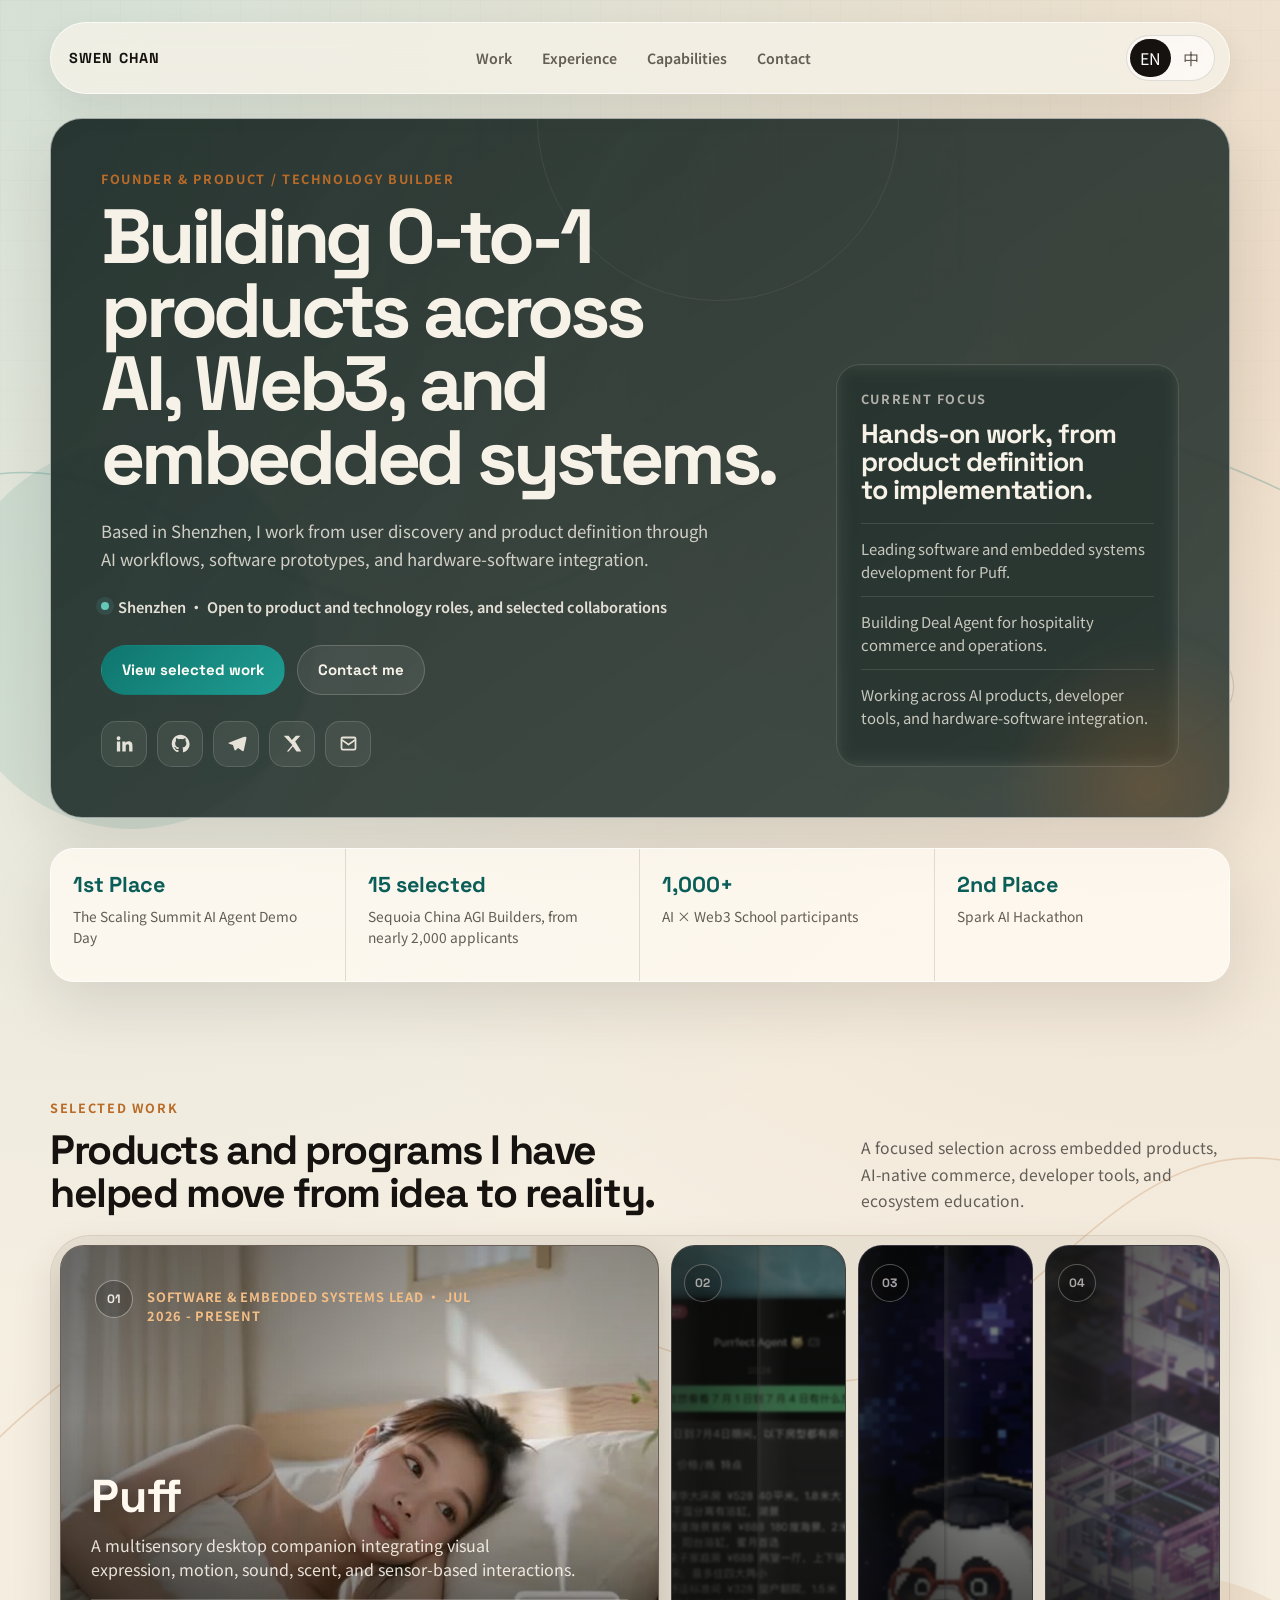
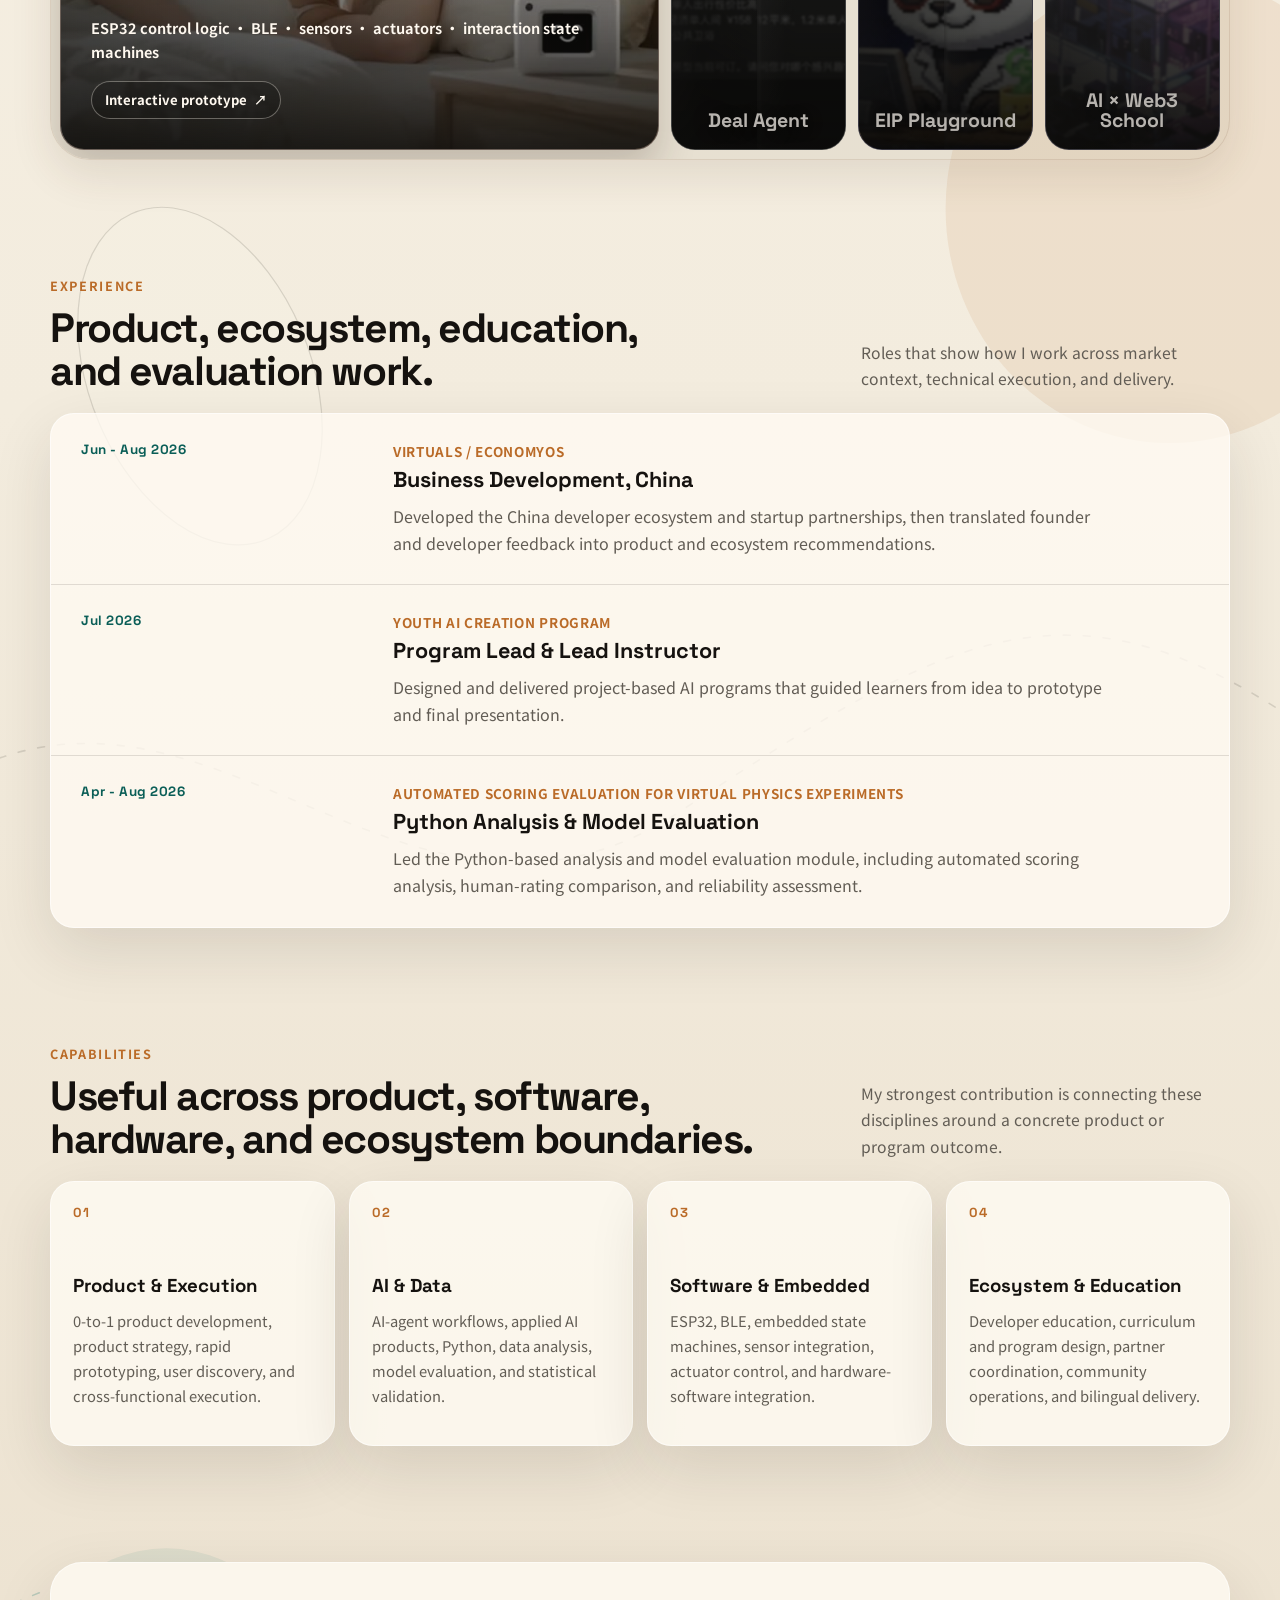
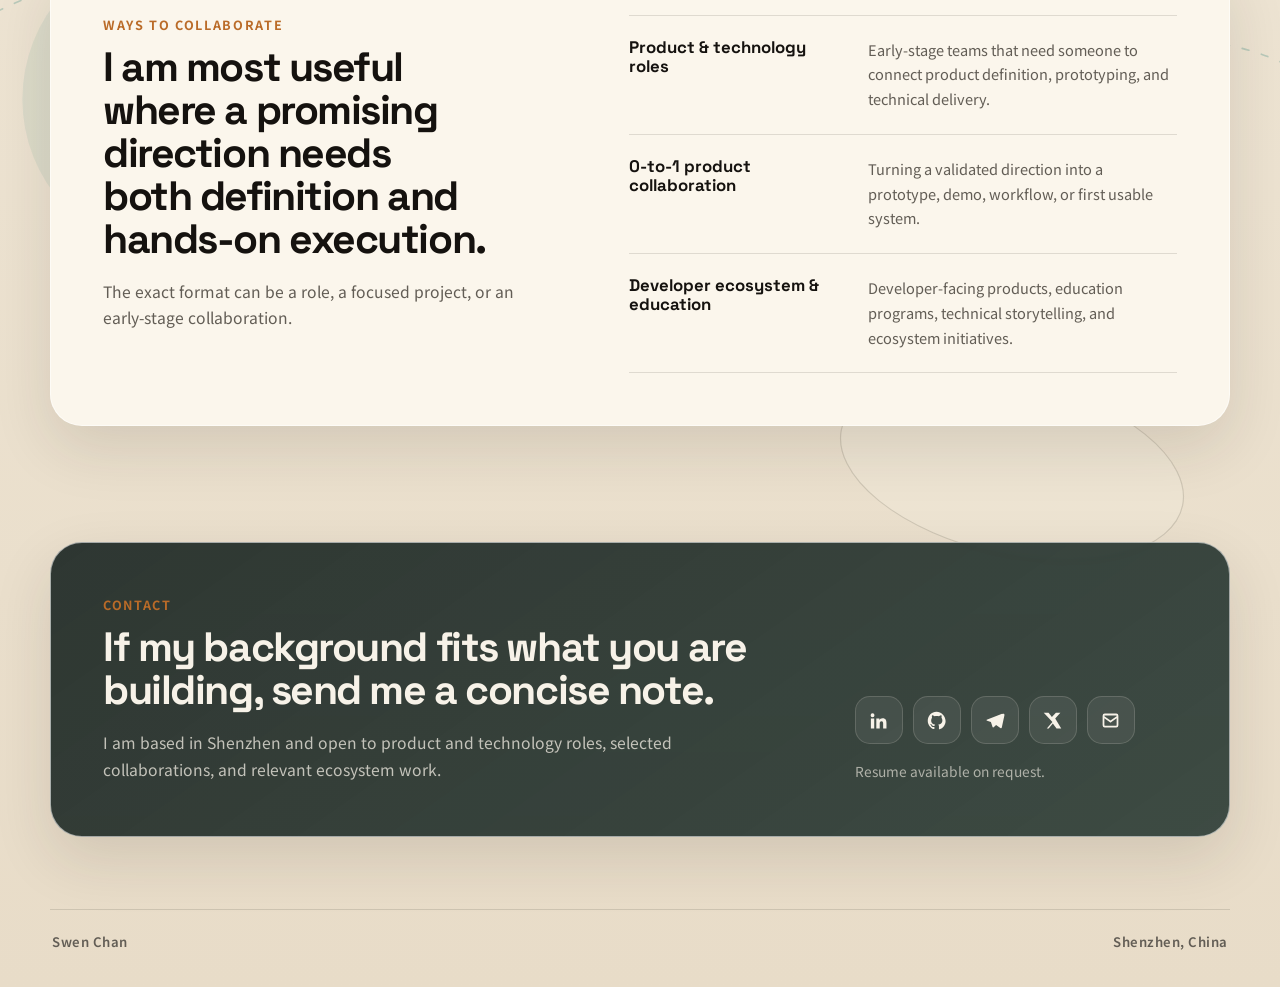
==== commit 15425d07: "Refine ambient background decoration" ====
--- a/index.html
+++ b/index.html
@@ -34,7 +34,7 @@
       href="https://fonts.googleapis.com/css2?family=Noto+Sans+SC:wght@400;500;600;700&amp;family=Space+Grotesk:wght@400;500;600;700&amp;display=swap"
       rel="stylesheet"
     />
-    <link rel="stylesheet" href="styles.css?v=20260912" />
+    <link rel="stylesheet" href="styles.css?v=20260912d" />
 
     <script type="application/ld+json">
       {
@@ -68,6 +68,28 @@
   <body>
     <a class="skip-link" href="#main">Skip to content</a>
     <div class="page-noise" aria-hidden="true"></div>
+    <div class="signal-atlas" aria-hidden="true">
+      <svg viewBox="0 0 1600 5000" preserveAspectRatio="none" focusable="false">
+        <circle class="atlas-glow atlas-glow-teal" cx="164" cy="760" r="230"></circle>
+        <circle class="atlas-glow atlas-glow-warm" cx="1462" cy="2160" r="280"></circle>
+        <circle class="atlas-glow atlas-glow-teal atlas-glow-small" cx="208" cy="3940" r="180"></circle>
+
+        <path class="atlas-path atlas-path-teal" d="M-130 610 C190 430 330 850 710 690 S1240 380 1730 650"></path>
+        <path class="atlas-path atlas-path-warm" d="M1705 1420 C1390 1260 1300 1670 1010 1650 S490 1370 150 1600 S-60 1900 -180 1810"></path>
+        <path class="atlas-path atlas-path-ink atlas-path-dashed" d="M-90 2860 C250 2640 500 3100 850 2880 S1350 2570 1690 2820"></path>
+        <path class="atlas-path atlas-path-teal atlas-path-dashed" d="M1630 3910 C1320 3740 1110 4200 760 4010 S260 3660 -120 3900"></path>
+
+        <g class="atlas-orbit atlas-drift-one">
+          <ellipse cx="1370" cy="820" rx="172" ry="82"></ellipse>
+        </g>
+        <g class="atlas-orbit atlas-drift-two">
+          <ellipse cx="250" cy="2360" rx="138" ry="212" transform="rotate(-24 250 2360)"></ellipse>
+        </g>
+        <g class="atlas-orbit atlas-drift-three">
+          <ellipse cx="1265" cy="4380" rx="218" ry="104" transform="rotate(12 1265 4380)"></ellipse>
+        </g>
+      </svg>
+    </div>
 
     <div class="site-shell" id="top">
       <header class="topbar">
--- a/styles.css
+++ b/styles.css
@@ -28,6 +28,7 @@
 }
 
 body {
+  position: relative;
   min-height: 100vh;
   margin: 0;
   color: var(--ink);
@@ -36,6 +37,8 @@
     radial-gradient(circle at 94% 7%, rgba(186, 107, 40, 0.16), transparent 27%),
     linear-gradient(180deg, #f8f2e7 0%, var(--bg) 48%, var(--bg-deep) 100%);
   font-family: "Noto Sans SC", sans-serif;
+  isolation: isolate;
+  overflow-x: hidden;
 }
 
 body::before {
@@ -63,6 +66,92 @@
   pointer-events: none;
 }
 
+.signal-atlas {
+  position: absolute;
+  inset: 0 0 auto;
+  z-index: 0;
+  width: 100%;
+  height: 100%;
+  min-height: 100vh;
+  overflow: hidden;
+  pointer-events: none;
+}
+
+.signal-atlas svg {
+  display: block;
+  width: 100%;
+  height: 100%;
+}
+
+.atlas-path,
+.atlas-orbit ellipse {
+  vector-effect: non-scaling-stroke;
+}
+
+.atlas-path {
+  fill: none;
+  stroke-linecap: round;
+  stroke-width: 1.6;
+}
+
+.atlas-path-teal {
+  stroke: rgba(15, 118, 110, 0.23);
+}
+
+.atlas-path-warm {
+  stroke: rgba(186, 107, 40, 0.21);
+}
+
+.atlas-path-ink {
+  stroke: rgba(21, 18, 15, 0.12);
+}
+
+.atlas-path-dashed {
+  stroke-dasharray: 7 13;
+  animation: atlas-signal 28s linear infinite;
+}
+
+.atlas-glow {
+  opacity: 0.1;
+}
+
+.atlas-glow-teal {
+  fill: #0f766e;
+}
+
+.atlas-glow-warm {
+  fill: #ba6b28;
+}
+
+.atlas-glow-small {
+  opacity: 0.075;
+}
+
+.atlas-orbit ellipse {
+  fill: rgba(255, 250, 242, 0.14);
+  stroke: rgba(21, 18, 15, 0.13);
+  stroke-width: 1.2;
+}
+
+.atlas-drift-one,
+.atlas-drift-two,
+.atlas-drift-three {
+  transform-box: fill-box;
+  transform-origin: center;
+}
+
+.atlas-drift-one {
+  animation: atlas-drift-one 16s ease-in-out infinite alternate;
+}
+
+.atlas-drift-two {
+  animation: atlas-drift-two 19s ease-in-out infinite alternate;
+}
+
+.atlas-drift-three {
+  animation: atlas-drift-three 22s ease-in-out infinite alternate;
+}
+
 a {
   color: inherit;
   text-decoration: none;
@@ -96,6 +185,8 @@
 }
 
 .site-shell {
+  position: relative;
+  z-index: 1;
   width: min(1180px, calc(100% - 32px));
   margin: 0 auto;
   padding: 22px 0 36px;
@@ -222,8 +313,9 @@
   padding: clamp(28px, 4vw, 50px);
   border-radius: var(--radius-xl);
   background:
-    linear-gradient(145deg, rgba(18, 29, 26, 0.99), rgba(18, 34, 30, 0.93)),
+    linear-gradient(145deg, rgba(18, 29, 26, 0.86), rgba(18, 34, 30, 0.78)),
     linear-gradient(120deg, rgba(15, 118, 110, 0.2), transparent 45%);
+  backdrop-filter: blur(2px) saturate(0.92);
   color: var(--cream);
   overflow: hidden;
 }
@@ -1011,7 +1103,8 @@
   padding: clamp(30px, 5vw, 52px);
   border-radius: var(--radius-xl);
   background:
-    linear-gradient(145deg, rgba(18, 29, 26, 0.99), rgba(18, 38, 33, 0.94));
+    linear-gradient(145deg, rgba(18, 29, 26, 0.87), rgba(18, 38, 33, 0.8));
+  backdrop-filter: blur(2px) saturate(0.92);
   color: var(--cream);
 }
 
@@ -1121,6 +1214,30 @@
   }
 }
 
+@keyframes atlas-signal {
+  to {
+    stroke-dashoffset: -80;
+  }
+}
+
+@keyframes atlas-drift-one {
+  to {
+    transform: translate3d(5px, -4px, 0);
+  }
+}
+
+@keyframes atlas-drift-two {
+  to {
+    transform: translate3d(-4px, 6px, 0);
+  }
+}
+
+@keyframes atlas-drift-three {
+  to {
+    transform: translate3d(4px, 5px, 0);
+  }
+}
+
 @media (prefers-reduced-motion: reduce) {
   html {
     scroll-behavior: auto;
@@ -1138,6 +1255,13 @@
   .capability-card:nth-child(even) {
     transform: none;
   }
+
+  .atlas-path-dashed,
+  .atlas-drift-one,
+  .atlas-drift-two,
+  .atlas-drift-three {
+    animation: none;
+  }
 }
 
 @media (max-width: 980px) {
@@ -1181,6 +1305,18 @@
 }
 
 @media (max-width: 760px) {
+  .signal-atlas {
+    opacity: 0.72;
+  }
+
+  .atlas-path {
+    stroke-width: 1.25;
+  }
+
+  .atlas-orbit {
+    opacity: 0.7;
+  }
+
   .site-shell {
     width: min(100% - 20px, 1180px);
     padding-top: 12px;
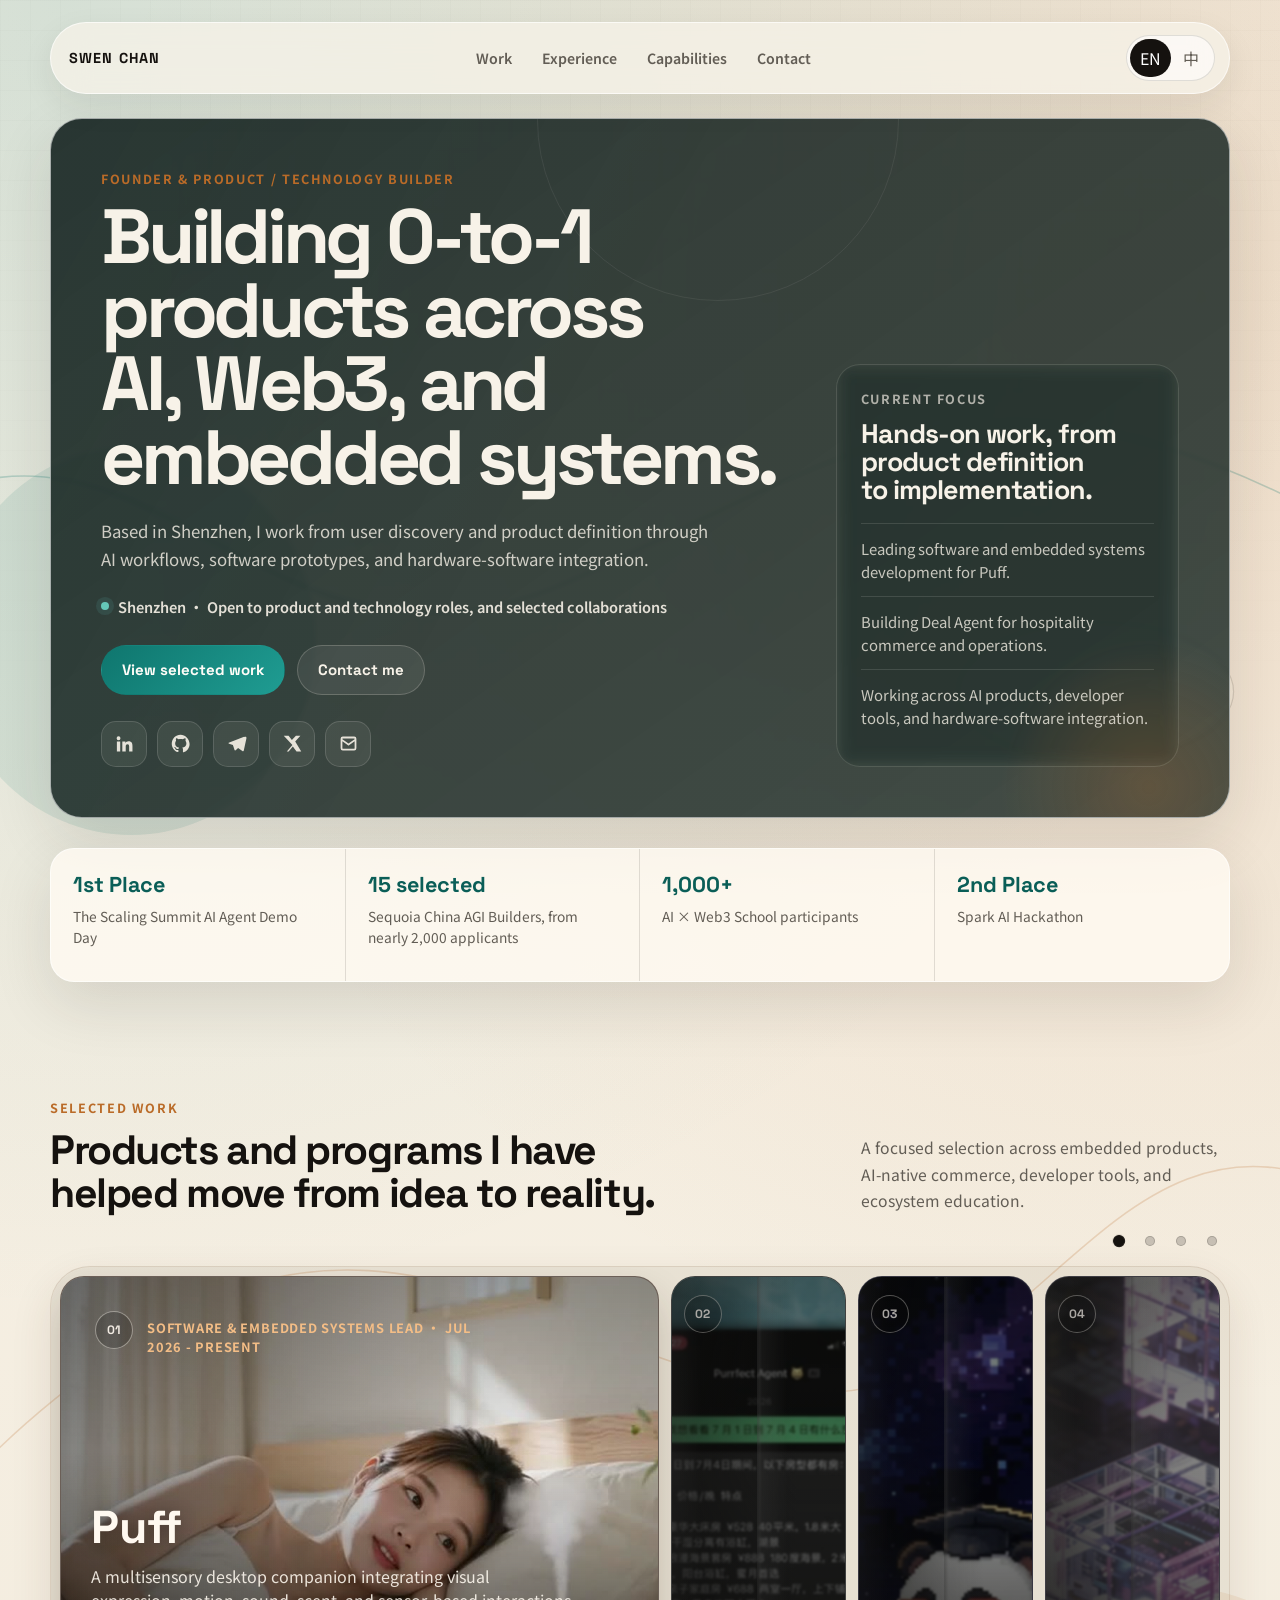
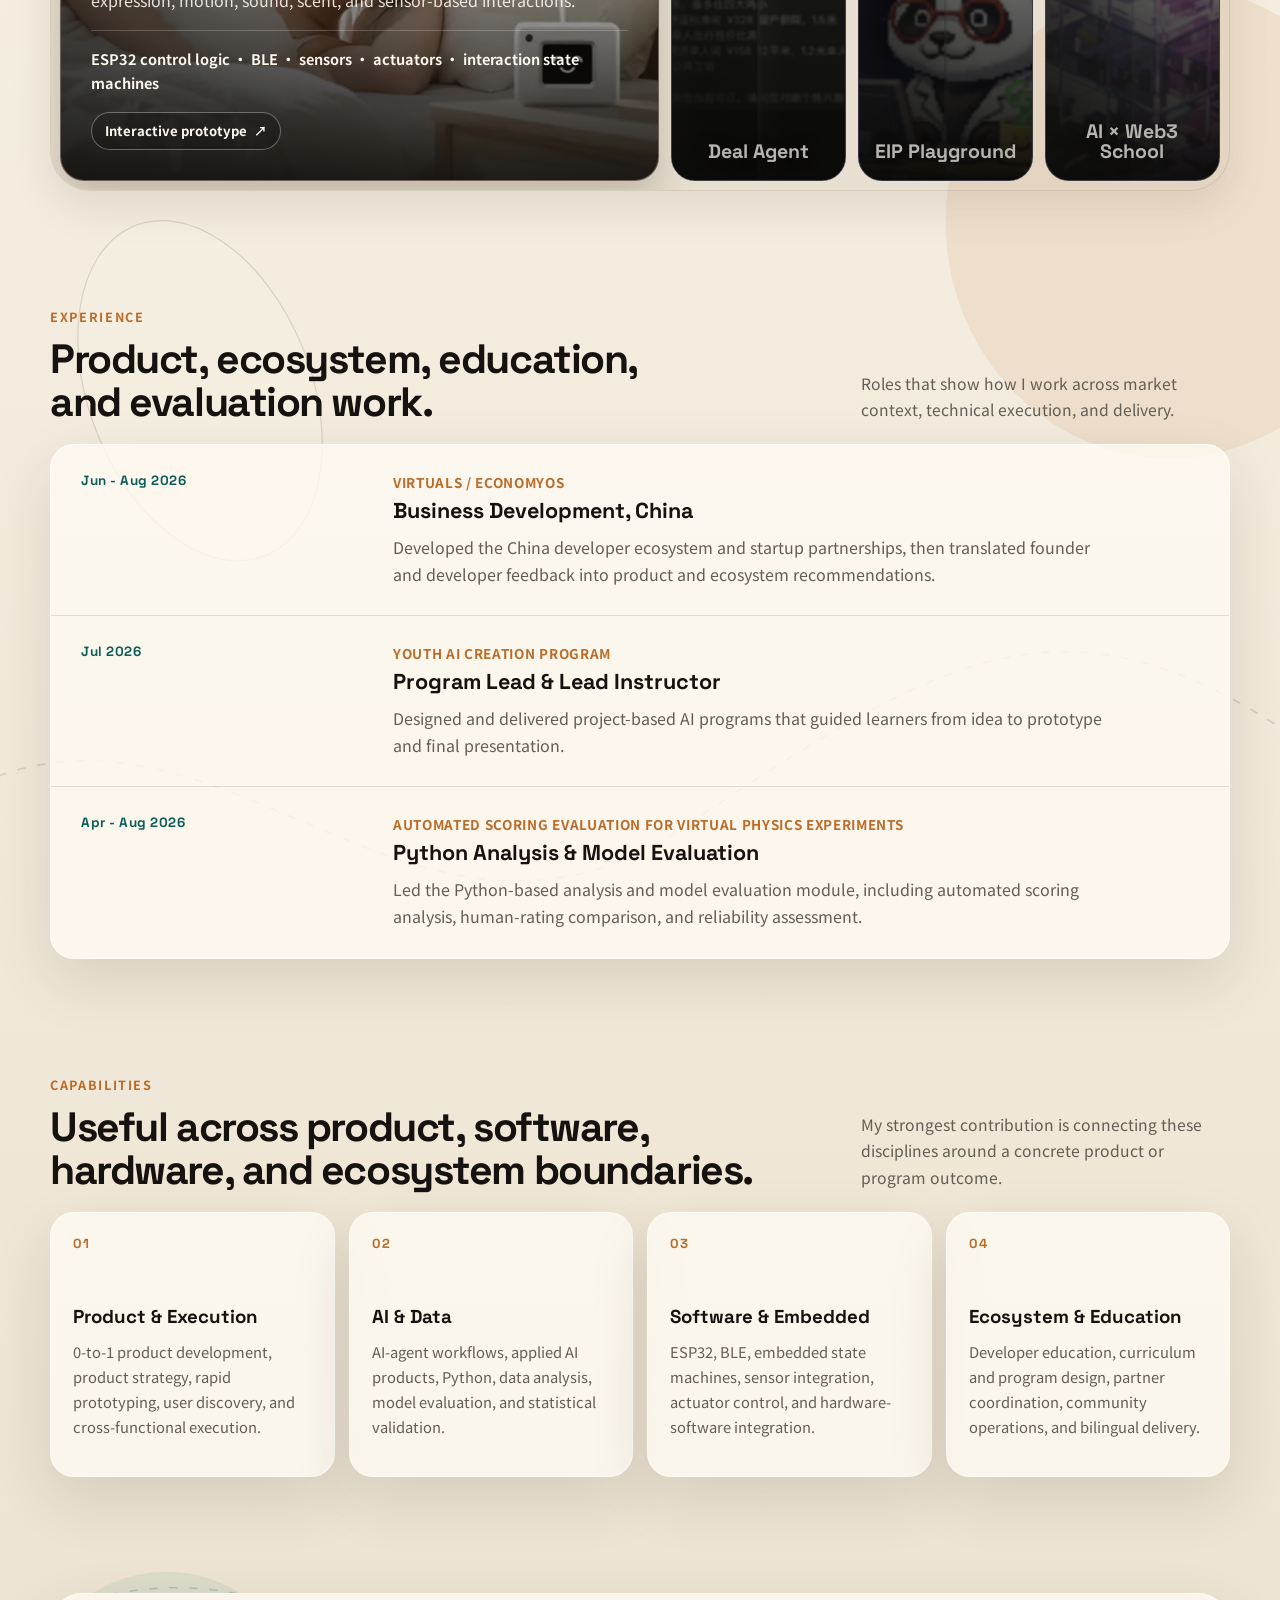
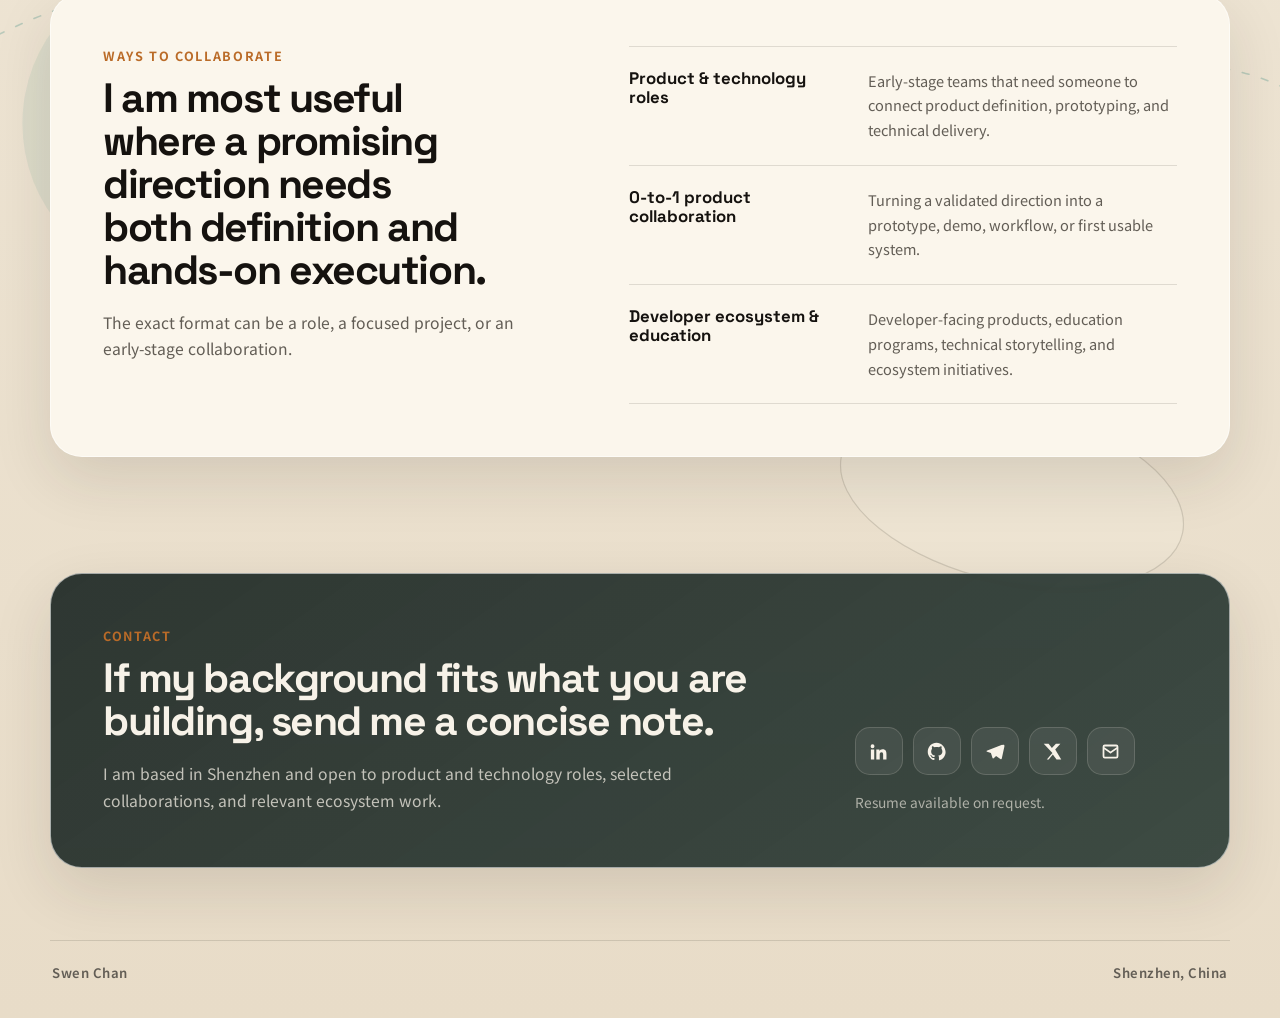
==== commit ddedc603: "Add guided project carousel navigation" ====
--- a/index.html
+++ b/index.html
@@ -34,7 +34,7 @@
       href="https://fonts.googleapis.com/css2?family=Noto+Sans+SC:wght@400;500;600;700&amp;family=Space+Grotesk:wght@400;500;600;700&amp;display=swap"
       rel="stylesheet"
     />
-    <link rel="stylesheet" href="styles.css?v=20260912d" />
+    <link rel="stylesheet" href="styles.css?v=20260912e" />
 
     <script type="application/ld+json">
       {
@@ -155,6 +155,12 @@
             <div><p class="eyebrow" id="workEyebrow">Selected work</p><h2 id="workTitle">Products and programs I have helped move from idea to reality.</h2></div>
             <p class="section-intro" id="workIntro">A focused selection across embedded products, AI-native commerce, developer tools, and ecosystem education.</p>
           </div>
+          <div class="project-stage-nav" id="projectStageNav" aria-label="Choose a project">
+            <button class="project-nav-dot is-active" type="button" data-project-target="puff" aria-label="Show Puff" aria-current="true"><span class="sr-only">Puff</span></button>
+            <button class="project-nav-dot" type="button" data-project-target="deal-agent" aria-label="Show Deal Agent"><span class="sr-only">Deal Agent</span></button>
+            <button class="project-nav-dot" type="button" data-project-target="eip-playground" aria-label="Show EIP Playground"><span class="sr-only">EIP Playground</span></button>
+            <button class="project-nav-dot" type="button" data-project-target="ai-web3-school" aria-label="Show AI Web3 School"><span class="sr-only">AI × Web3 School</span></button>
+          </div>
           <div class="project-grid" id="projectGrid">
             <article class="project-card project-card-featured is-active" data-project="puff" tabindex="0" aria-expanded="true"><figure class="project-media"><img src="assets/puff/puff-card.jpg?v=20260912b" alt="Puff multisensory desktop companion in use" loading="lazy" decoding="async"><video class="project-media-video" data-src="assets/puff/puff-preview.mp4?v=20260912" data-start="5.5" poster="assets/puff/puff-card.jpg?v=20260912b" preload="none" muted loop playsinline aria-hidden="true"></video></figure><span class="project-door project-door-left" aria-hidden="true"></span><span class="project-door project-door-right" aria-hidden="true"></span><div class="project-card-shell"><div class="project-card-meta"><span class="project-number">01</span><p class="project-role">Software &amp; Embedded Systems Lead · Jul 2026 - Present</p></div><h3>Puff</h3><div class="project-card-content" aria-hidden="false"><p>A multisensory desktop companion integrating visual expression, motion, sound, scent, and sensor-based interactions.</p><p class="project-detail">ESP32 control logic · BLE · sensors · actuators · interaction state machines</p><div class="project-actions"><a class="project-link" href="https://aicamp1-d6g1f3rcgd07aff06-1450652232.tcloudbaseapp.com/puff/" target="_blank" rel="noopener noreferrer">Interactive prototype</a></div></div></div></article>
             <article class="project-card" data-project="deal-agent" tabindex="0" aria-expanded="false"><figure class="project-media"><img src="assets/projects/deal-agent.jpg?v=20260912b" alt="Deal Agent conversational hotel booking demo" loading="lazy" decoding="async"></figure><span class="project-door project-door-left" aria-hidden="true"></span><span class="project-door project-door-right" aria-hidden="true"></span><div class="project-card-shell"><div class="project-card-meta"><span class="project-number">02</span><p class="project-role">Founder · Mar 2026 - Present</p></div><h3>Deal Agent</h3><div class="project-card-content" aria-hidden="true"><p>An AI-native commerce and operations product for independent hotels and short-term rental operators.</p><p class="project-detail">1st Place at The Scaling Summit AI Agent Demo Day; selected for Sequoia China’s inaugural AGI Builders program as one of 15 from nearly 2,000 global applicants.</p><div class="project-actions"><a class="project-link" href="https://x.com/DealAgentX" target="_blank" rel="noopener noreferrer">Project on X</a><a class="project-link" href="https://youtu.be/gT6-i7709qg?si=DhPN-qFMMHsZE-E1" target="_blank" rel="noopener noreferrer">Demo video</a><a class="project-link" href="https://x.com/SwenChan/status/2046253680199098439?s=20" target="_blank" rel="noopener noreferrer">Award record</a></div></div></div></article>
@@ -210,6 +216,6 @@
       <footer class="site-footer"><span id="footerName">Swen Chan</span><span id="footerLocation">Shenzhen, China</span></footer>
     </div>
 
-    <script src="app.js?v=20260912"></script>
+    <script src="app.js?v=20260912b"></script>
   </body>
 </html>
--- a/styles.css
+++ b/styles.css
@@ -611,6 +611,50 @@
   font-size: 0.98rem;
 }
 
+.project-stage-nav {
+  display: flex;
+  justify-content: flex-end;
+  align-items: center;
+  gap: 1px;
+  min-height: 30px;
+  margin: -9px 3px -10px 0;
+}
+
+.project-nav-dot {
+  display: grid;
+  width: 30px;
+  height: 30px;
+  padding: 0;
+  border: 0;
+  border-radius: 50%;
+  background: transparent;
+  cursor: pointer;
+  place-items: center;
+}
+
+.project-nav-dot::before {
+  width: 8px;
+  height: 8px;
+  border: 1px solid rgba(21, 18, 15, 0.18);
+  border-radius: 50%;
+  background: rgba(21, 18, 15, 0.2);
+  content: "";
+  transition: transform 0.24s ease, background-color 0.24s ease, border-color 0.24s ease;
+}
+
+.project-nav-dot:hover::before,
+.project-nav-dot:focus-visible::before {
+  border-color: rgba(21, 18, 15, 0.48);
+  background: rgba(21, 18, 15, 0.38);
+  transform: scale(1.18);
+}
+
+.project-nav-dot.is-active::before {
+  border-color: var(--ink);
+  background: var(--ink);
+  transform: scale(1.22);
+}
+
 .project-grid {
   display: flex;
   height: clamp(480px, 52vw, 525px);
@@ -1384,19 +1428,44 @@
 
   .project-grid {
     display: grid;
-    height: auto;
-    gap: 8px;
+    height: clamp(530px, 155vw, 610px);
+    gap: 0;
     padding: 6px;
   }
 
   .project-card,
   .project-card:nth-child(1),
   .project-card:nth-child(4) {
-    min-height: 148px;
+    grid-area: 1 / 1;
+    min-height: 100%;
+    opacity: 0;
+    pointer-events: none;
+    transform: translateX(28px) scale(0.985);
+    visibility: hidden;
+    transition:
+      opacity 0.3s ease,
+      transform 0.48s cubic-bezier(0.2, 0.76, 0.18, 1),
+      visibility 0s linear 0.48s;
   }
 
   .project-card.is-active {
-    min-height: 510px;
+    min-height: 100%;
+    opacity: 1;
+    pointer-events: auto;
+    transform: translateX(0) scale(1);
+    visibility: visible;
+    transition-delay: 0s;
+  }
+
+  .project-card:not(.is-active) {
+    filter: none;
+  }
+
+  .project-stage-nav {
+    justify-content: center;
+    margin-top: -7px;
+    margin-right: 0;
+    margin-bottom: -8px;
   }
 
   .project-card-shell {
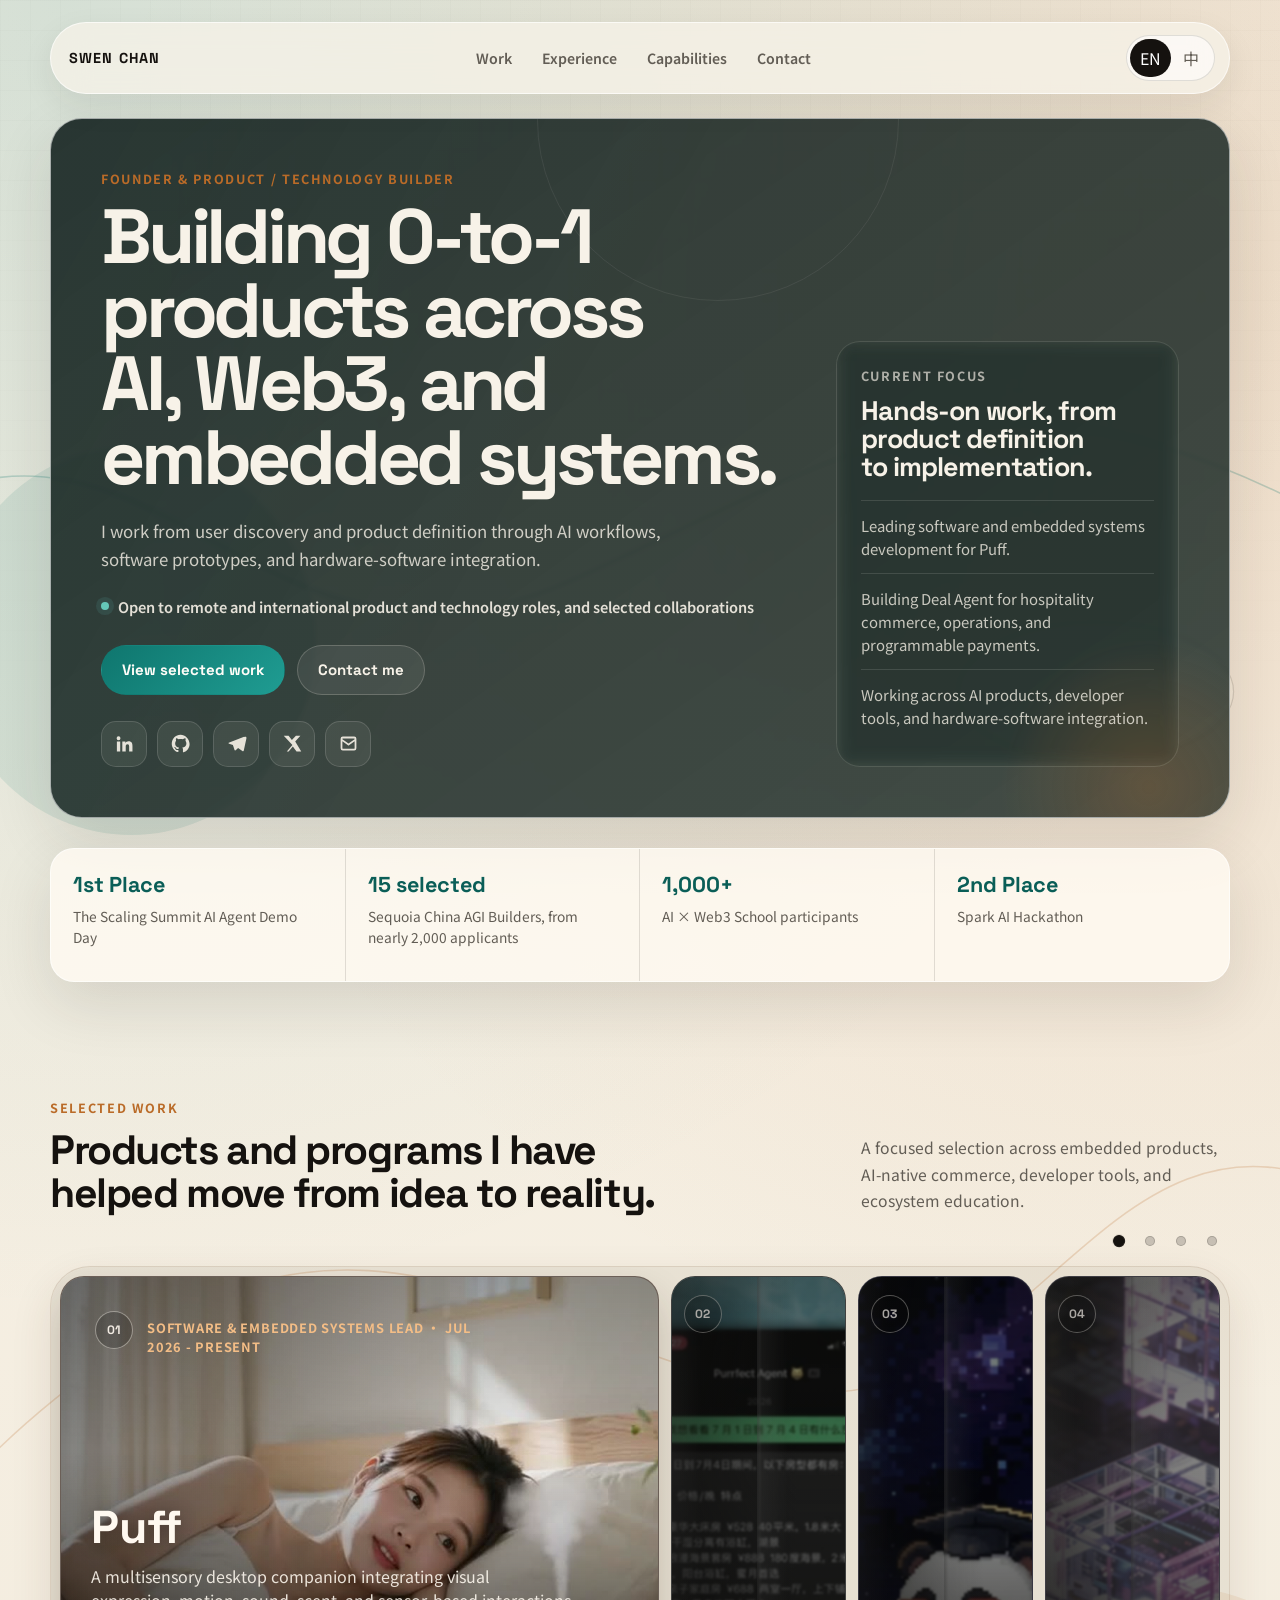
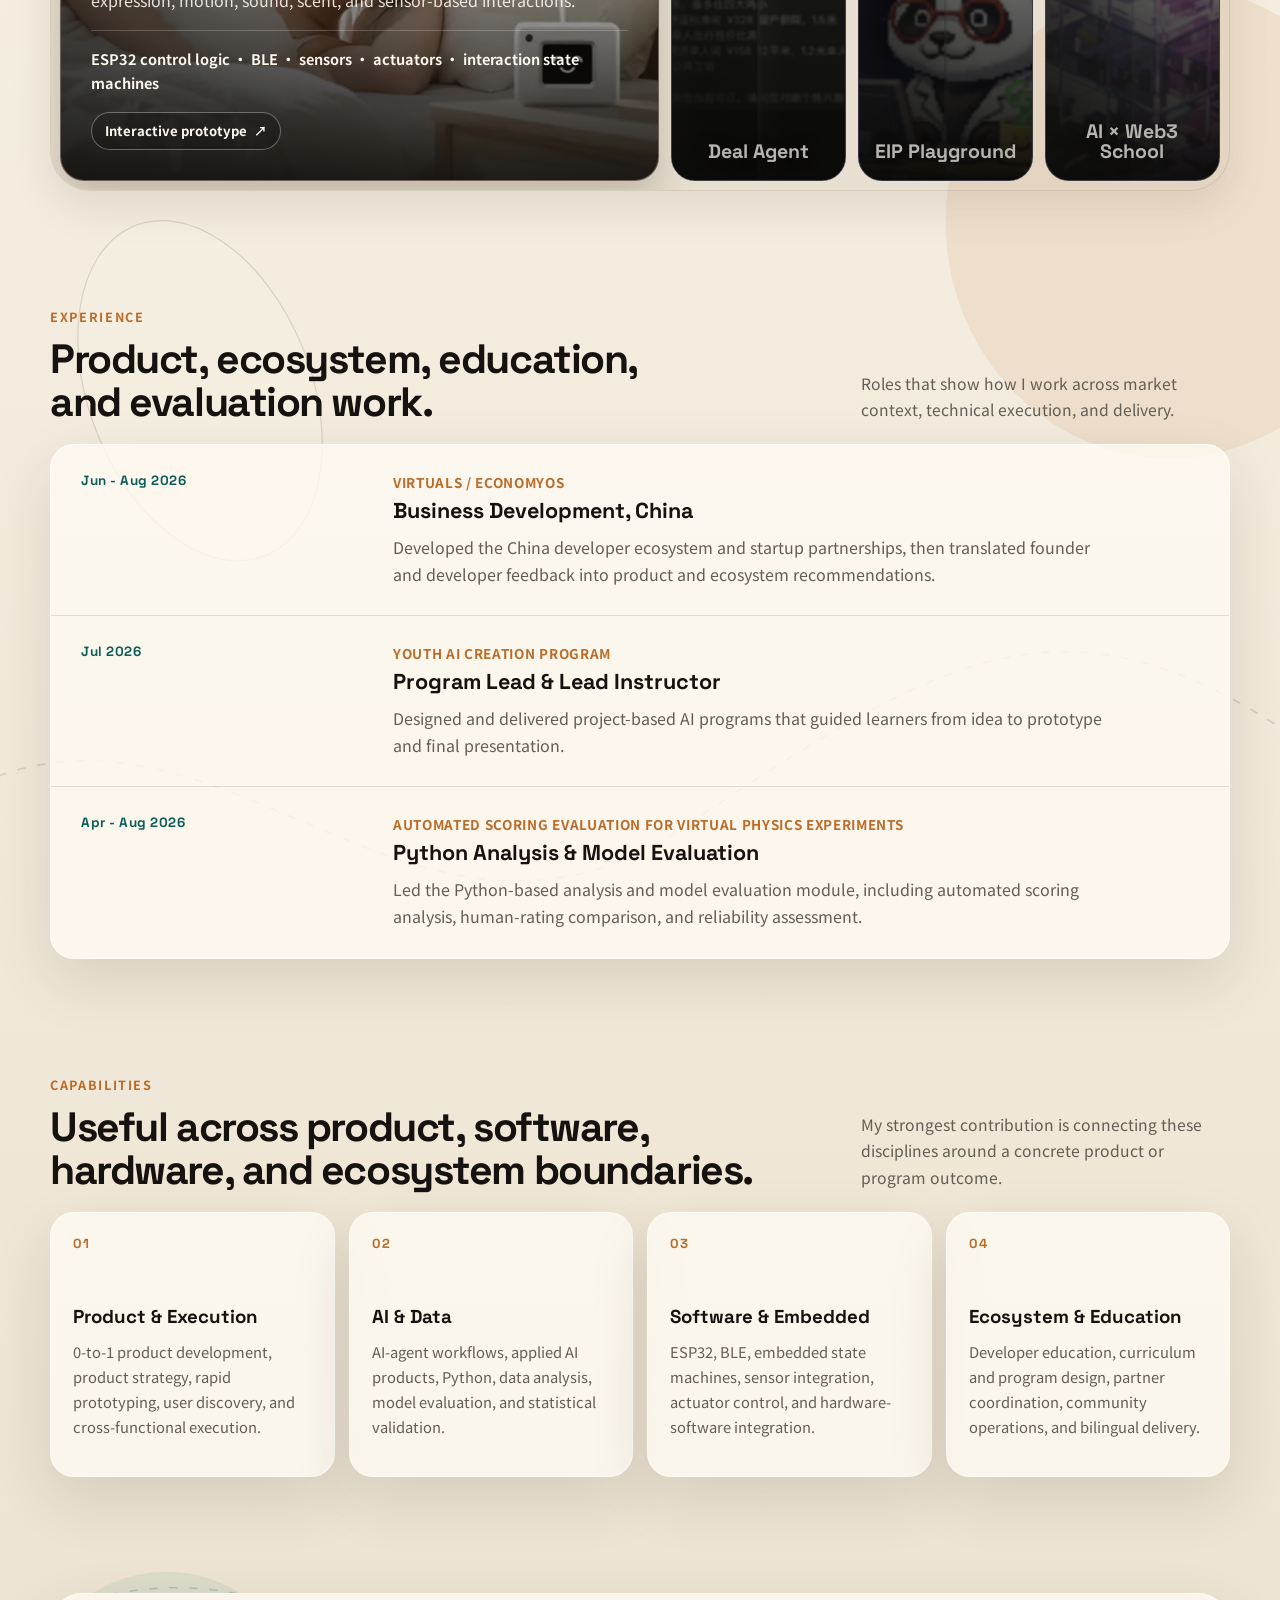
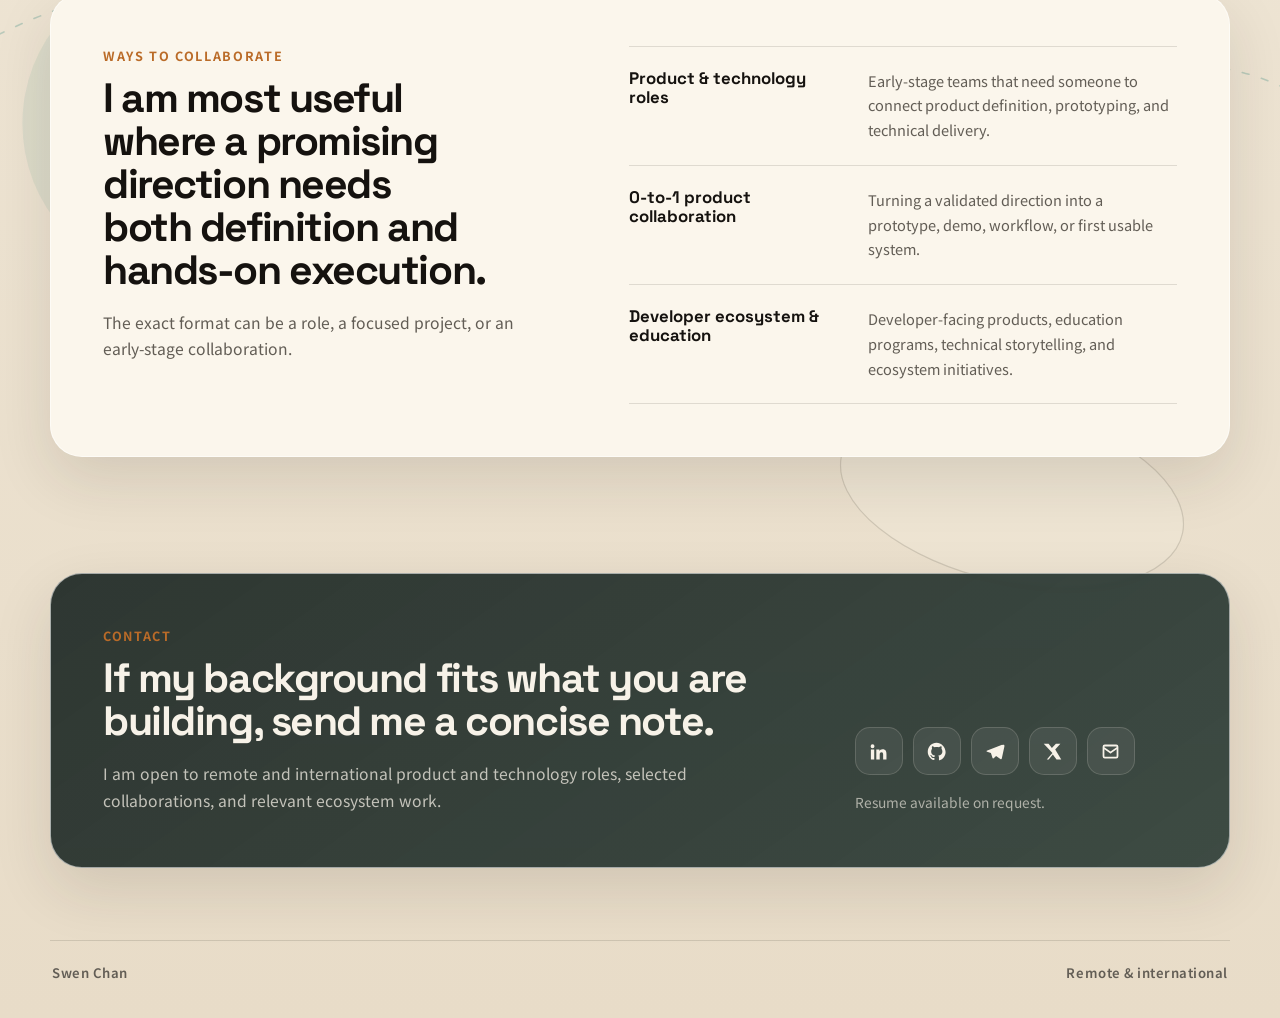
==== commit aab90b9f: "Improve portfolio SEO and profile consistency" ====
--- a/index.html
+++ b/index.html
@@ -5,7 +5,7 @@
     <meta name="viewport" content="width=device-width, initial-scale=1.0" />
     <meta
       name="description"
-      content="Swen Chan is a Shenzhen-based founder and product and technology builder creating 0-to-1 AI products, developer tools, and embedded systems."
+      content="Swen Chan is a founder and product and technology builder creating 0-to-1 AI products, developer tools, and embedded systems."
     />
     <meta name="author" content="Swen Chan" />
     <meta name="theme-color" content="#121d1a" />
@@ -19,11 +19,35 @@
     <meta property="og:type" content="profile" />
     <meta property="og:url" content="https://swen-chan.github.io/PersonalPage/" />
     <meta property="og:site_name" content="Swen Chan" />
-    <meta name="twitter:card" content="summary" />
+    <meta property="og:locale" content="en_US" />
+    <meta property="og:locale:alternate" content="zh_CN" />
+    <meta property="profile:first_name" content="Swen" />
+    <meta property="profile:last_name" content="Chan" />
+    <meta
+      property="og:image"
+      content="https://swen-chan.github.io/PersonalPage/assets/social/swen-chan-og.png"
+    />
+    <meta property="og:image:type" content="image/png" />
+    <meta property="og:image:width" content="1200" />
+    <meta property="og:image:height" content="630" />
+    <meta
+      property="og:image:alt"
+      content="Swen Chan — founder and product and technology builder across AI products, developer tools, and embedded systems."
+    />
+    <meta name="twitter:card" content="summary_large_image" />
+    <meta name="twitter:creator" content="@SwenChan" />
     <meta name="twitter:title" content="Swen Chan | AI Product &amp; Embedded Systems Builder" />
     <meta
       name="twitter:description"
       content="Building 0-to-1 products across AI, Web3, and embedded systems."
+    />
+    <meta
+      name="twitter:image"
+      content="https://swen-chan.github.io/PersonalPage/assets/social/swen-chan-og.png"
+    />
+    <meta
+      name="twitter:image:alt"
+      content="Swen Chan — founder and product and technology builder across AI products, developer tools, and embedded systems."
     />
 
     <title>Swen Chan | AI Product &amp; Embedded Systems Builder</title>
@@ -39,28 +63,41 @@
     <script type="application/ld+json">
       {
         "@context": "https://schema.org",
-        "@type": "Person",
-        "name": "Swen Chan",
-        "url": "https://swen-chan.github.io/PersonalPage/",
-        "jobTitle": "Founder and Product / Technology Builder",
-        "homeLocation": {
-          "@type": "Place",
-          "name": "Shenzhen, China"
-        },
-        "sameAs": [
-          "https://www.linkedin.com/in/swenchan",
-          "https://github.com/swen-chan",
-          "https://x.com/SwenChan"
-        ],
-        "knowsAbout": [
-          "0-to-1 product development",
-          "AI agent workflows",
-          "AI products",
-          "Web3 developer tools",
-          "Embedded systems",
-          "ESP32",
-          "Bluetooth Low Energy",
-          "Hardware-software integration"
+        "@graph": [
+          {
+            "@type": "ProfilePage",
+            "@id": "https://swen-chan.github.io/PersonalPage/#profile-page",
+            "url": "https://swen-chan.github.io/PersonalPage/",
+            "name": "Swen Chan | AI Product & Embedded Systems Builder",
+            "description": "Swen Chan is a founder and product and technology builder creating 0-to-1 AI products, developer tools, and embedded systems.",
+            "inLanguage": ["en", "zh-Hans"],
+            "mainEntity": {
+              "@id": "https://swen-chan.github.io/PersonalPage/#swen-chan"
+            }
+          },
+          {
+            "@type": "Person",
+            "@id": "https://swen-chan.github.io/PersonalPage/#swen-chan",
+            "name": "Swen Chan",
+            "url": "https://swen-chan.github.io/PersonalPage/",
+            "description": "Swen Chan is a founder and product and technology builder creating 0-to-1 AI products, developer tools, and embedded systems.",
+            "jobTitle": "Founder and Product / Technology Builder",
+            "sameAs": [
+              "https://www.linkedin.com/in/swenchan",
+              "https://github.com/swen-chan",
+              "https://x.com/SwenChan"
+            ],
+            "knowsAbout": [
+              "0-to-1 product development",
+              "AI agent workflows",
+              "AI products",
+              "Web3 developer tools",
+              "Embedded systems",
+              "ESP32",
+              "Bluetooth Low Energy",
+              "Hardware-software integration"
+            ]
+          }
         ]
       }
     </script>
@@ -114,10 +151,10 @@
             <p class="eyebrow" id="heroKicker">Founder &amp; Product / Technology Builder</p>
             <h1 id="heroTitle">Building 0-to-1 products across AI, Web3, and embedded systems.</h1>
             <p class="lead" id="heroIntro">
-              Based in Shenzhen, I work from user discovery and product definition through AI workflows, software prototypes, and hardware-software integration.
+              I work from user discovery and product definition through AI workflows, software prototypes, and hardware-software integration.
             </p>
             <p class="availability" id="availabilityBadge">
-              Shenzhen · Open to product and technology roles, and selected collaborations
+              Open to remote and international product and technology roles, and selected collaborations
             </p>
             <div class="cta-row">
               <a class="button" id="primaryCta" href="#work">View selected work</a>
@@ -137,7 +174,7 @@
             <h2 id="heroCardTitle">Hands-on work, from product definition to implementation.</h2>
             <ul class="hero-card-list" id="heroCardList">
               <li>Leading software and embedded systems development for Puff.</li>
-              <li>Building Deal Agent for hospitality commerce and operations.</li>
+              <li>Building Deal Agent for hospitality commerce, operations, and programmable payments.</li>
               <li>Working across AI products, developer tools, and hardware-software integration.</li>
             </ul>
           </aside>
@@ -163,8 +200,8 @@
           </div>
           <div class="project-grid" id="projectGrid">
             <article class="project-card project-card-featured is-active" data-project="puff" tabindex="0" aria-expanded="true"><figure class="project-media"><img src="assets/puff/puff-card.jpg?v=20260912b" alt="Puff multisensory desktop companion in use" loading="lazy" decoding="async"><video class="project-media-video" data-src="assets/puff/puff-preview.mp4?v=20260912" data-start="5.5" poster="assets/puff/puff-card.jpg?v=20260912b" preload="none" muted loop playsinline aria-hidden="true"></video></figure><span class="project-door project-door-left" aria-hidden="true"></span><span class="project-door project-door-right" aria-hidden="true"></span><div class="project-card-shell"><div class="project-card-meta"><span class="project-number">01</span><p class="project-role">Software &amp; Embedded Systems Lead · Jul 2026 - Present</p></div><h3>Puff</h3><div class="project-card-content" aria-hidden="false"><p>A multisensory desktop companion integrating visual expression, motion, sound, scent, and sensor-based interactions.</p><p class="project-detail">ESP32 control logic · BLE · sensors · actuators · interaction state machines</p><div class="project-actions"><a class="project-link" href="https://aicamp1-d6g1f3rcgd07aff06-1450652232.tcloudbaseapp.com/puff/" target="_blank" rel="noopener noreferrer">Interactive prototype</a></div></div></div></article>
-            <article class="project-card" data-project="deal-agent" tabindex="0" aria-expanded="false"><figure class="project-media"><img src="assets/projects/deal-agent.jpg?v=20260912b" alt="Deal Agent conversational hotel booking demo" loading="lazy" decoding="async"></figure><span class="project-door project-door-left" aria-hidden="true"></span><span class="project-door project-door-right" aria-hidden="true"></span><div class="project-card-shell"><div class="project-card-meta"><span class="project-number">02</span><p class="project-role">Founder · Mar 2026 - Present</p></div><h3>Deal Agent</h3><div class="project-card-content" aria-hidden="true"><p>An AI-native commerce and operations product for independent hotels and short-term rental operators.</p><p class="project-detail">1st Place at The Scaling Summit AI Agent Demo Day; selected for Sequoia China’s inaugural AGI Builders program as one of 15 from nearly 2,000 global applicants.</p><div class="project-actions"><a class="project-link" href="https://x.com/DealAgentX" target="_blank" rel="noopener noreferrer">Project on X</a><a class="project-link" href="https://youtu.be/gT6-i7709qg?si=DhPN-qFMMHsZE-E1" target="_blank" rel="noopener noreferrer">Demo video</a><a class="project-link" href="https://x.com/SwenChan/status/2046253680199098439?s=20" target="_blank" rel="noopener noreferrer">Award record</a></div></div></div></article>
-            <article class="project-card" data-project="eip-playground" tabindex="0" aria-expanded="false"><figure class="project-media"><img src="assets/projects/eip-playground.jpg?v=20260912b" alt="EIP Playground pixel-art learning environment and panda tutor" loading="lazy" decoding="async"></figure><span class="project-door project-door-left" aria-hidden="true"></span><span class="project-door project-door-right" aria-hidden="true"></span><div class="project-card-shell"><div class="project-card-meta"><span class="project-number">03</span><p class="project-role">Founder · Backend &amp; AI Agent Development · Feb - Apr 2026</p></div><h3>EIP Playground</h3><div class="project-card-content" aria-hidden="true"><p>An interactive developer tool for exploring Ethereum Improvement Proposals.</p><p class="project-detail">2nd Place at the Spark AI Hackathon.</p><div class="project-actions"><a class="project-link" href="https://github.com/David-0x221Eight/web3-eip-playground" target="_blank" rel="noopener noreferrer">GitHub</a></div></div></div></article>
+            <article class="project-card" data-project="deal-agent" tabindex="0" aria-expanded="false"><figure class="project-media"><img src="assets/projects/deal-agent.jpg?v=20260912b" alt="Deal Agent conversational hotel booking demo" loading="lazy" decoding="async"></figure><span class="project-door project-door-left" aria-hidden="true"></span><span class="project-door project-door-right" aria-hidden="true"></span><div class="project-card-shell"><div class="project-card-meta"><span class="project-number">02</span><p class="project-role">Founder · Mar 2026 - Present</p></div><h3>Deal Agent</h3><div class="project-card-content" aria-hidden="true"><p>An AI-native commerce and operations product for hospitality, connecting inventory workflows with programmable payments.</p><p class="project-detail">1st Place at The Scaling Summit AI Agent Demo Day; selected for Sequoia China’s inaugural AGI Builders program as one of 15 from nearly 2,000 global applicants.</p><div class="project-actions"><a class="project-link" href="https://x.com/DealAgentX" target="_blank" rel="noopener noreferrer">Project on X</a><a class="project-link" href="https://youtu.be/gT6-i7709qg?si=DhPN-qFMMHsZE-E1" target="_blank" rel="noopener noreferrer">Demo video</a><a class="project-link" href="https://x.com/SwenChan/status/2046253680199098439?s=20" target="_blank" rel="noopener noreferrer">Award record</a></div></div></div></article>
+            <article class="project-card" data-project="eip-playground" tabindex="0" aria-expanded="false"><figure class="project-media"><img src="assets/projects/eip-playground.jpg?v=20260912b" alt="EIP Playground pixel-art learning environment and panda tutor" loading="lazy" decoding="async"></figure><span class="project-door project-door-left" aria-hidden="true"></span><span class="project-door project-door-right" aria-hidden="true"></span><div class="project-card-shell"><div class="project-card-meta"><span class="project-number">03</span><p class="project-role">Founder · Backend &amp; AI Agent Development · Feb - Apr 2026</p></div><h3>EIP Playground</h3><div class="project-card-content" aria-hidden="true"><p>An interactive developer tool for exploring Ethereum Improvement Proposals.</p><p class="project-detail">2nd Place at the Spark AI Hackathon.</p><div class="project-actions"><a class="project-link" href="https://github.com/EIP-Playground/EIP-Playground" target="_blank" rel="noopener noreferrer">GitHub</a></div></div></div></article>
             <article class="project-card" data-project="ai-web3-school" tabindex="0" aria-expanded="false"><figure class="project-media"><img src="assets/projects/ai-web3-school.jpg?v=20260912b" alt="AI Web3 School official digital-cube hero artwork" loading="lazy" decoding="async"></figure><span class="project-door project-door-left" aria-hidden="true"></span><span class="project-door project-door-right" aria-hidden="true"></span><div class="project-card-shell"><div class="project-card-meta"><span class="project-number">04</span><p class="project-role">Co-Founder &amp; TA · Mar - Jun 2026</p></div><h3>AI × Web3 School</h3><div class="project-card-content" aria-hidden="true"><p>A global developer education initiative connecting curriculum, instructors, ecosystem partners, community operations, and a multi-week hackathon.</p><p class="project-detail">Reached 1,000+ participants.</p><div class="project-actions"><a class="project-link" href="https://aiweb3.school" target="_blank" rel="noopener noreferrer">Website</a><a class="project-link" href="https://x.com/aiweb3school" target="_blank" rel="noopener noreferrer">Project on X</a></div></div></div></article>
           </div>
         </section>
@@ -207,13 +244,13 @@
 
         <section class="section" id="contact" aria-labelledby="contactTitle">
           <article class="contact-card panel">
-            <div><p class="eyebrow" id="contactEyebrow">Contact</p><h2 id="contactTitle">If my background fits what you are building, send me a concise note.</h2><p class="section-intro" id="contactIntro">I am based in Shenzhen and open to product and technology roles, selected collaborations, and relevant ecosystem work.</p></div>
+            <div><p class="eyebrow" id="contactEyebrow">Contact</p><h2 id="contactTitle">If my background fits what you are building, send me a concise note.</h2><p class="section-intro" id="contactIntro">I am open to remote and international product and technology roles, selected collaborations, and relevant ecosystem work.</p></div>
             <div class="contact-side"><div class="contact-actions" id="contactActions"><a href="https://www.linkedin.com/in/swenchan" target="_blank" rel="noopener noreferrer">LinkedIn</a><a href="https://github.com/swen-chan" target="_blank" rel="noopener noreferrer">GitHub</a><a href="https://t.me/redemptionandy" target="_blank" rel="noopener noreferrer">Telegram</a><a href="https://x.com/SwenChan" target="_blank" rel="noopener noreferrer">X</a><a href="mailto:swenchan96@gmail.com">Email</a></div><p class="contact-note" id="contactNote">Resume available on request.</p></div>
           </article>
         </section>
       </main>
 
-      <footer class="site-footer"><span id="footerName">Swen Chan</span><span id="footerLocation">Shenzhen, China</span></footer>
+      <footer class="site-footer"><span id="footerName">Swen Chan</span><span id="footerAvailability">Remote &amp; international</span></footer>
     </div>
 
     <script src="app.js?v=20260912b"></script>
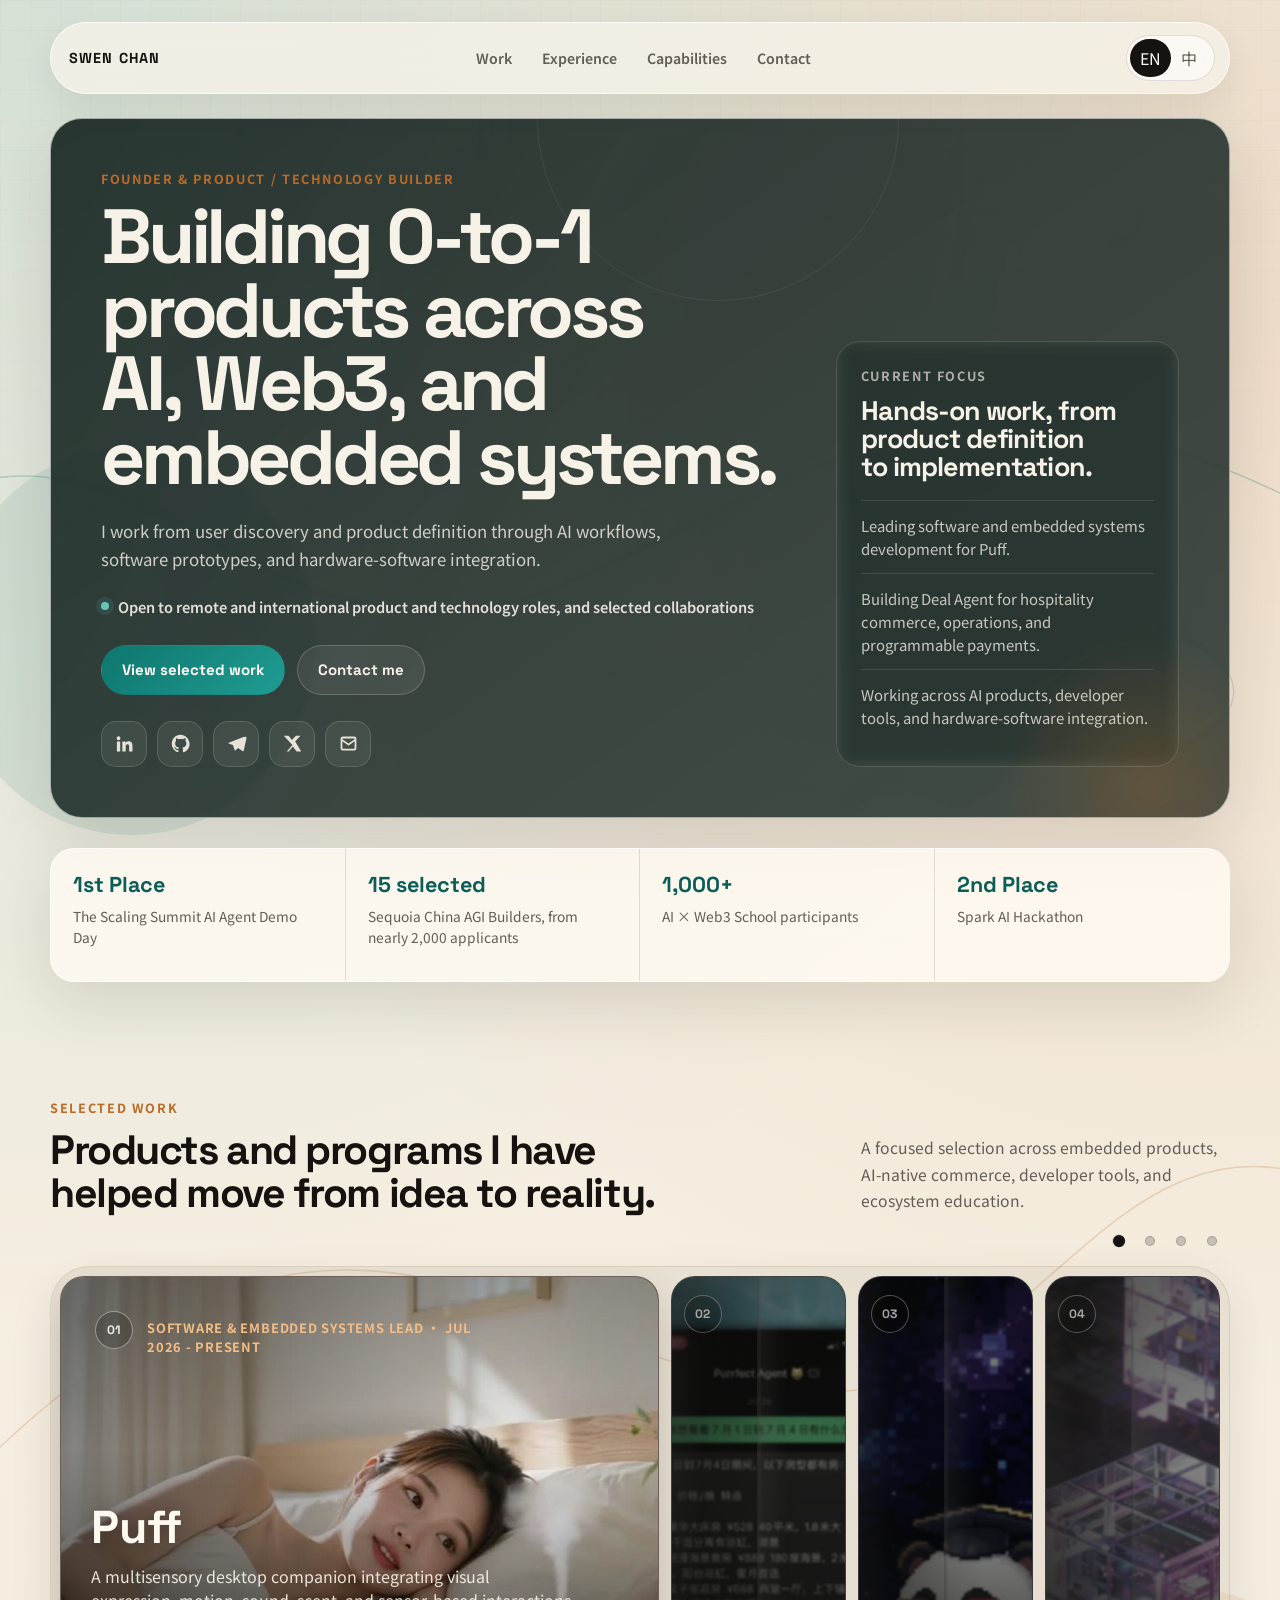
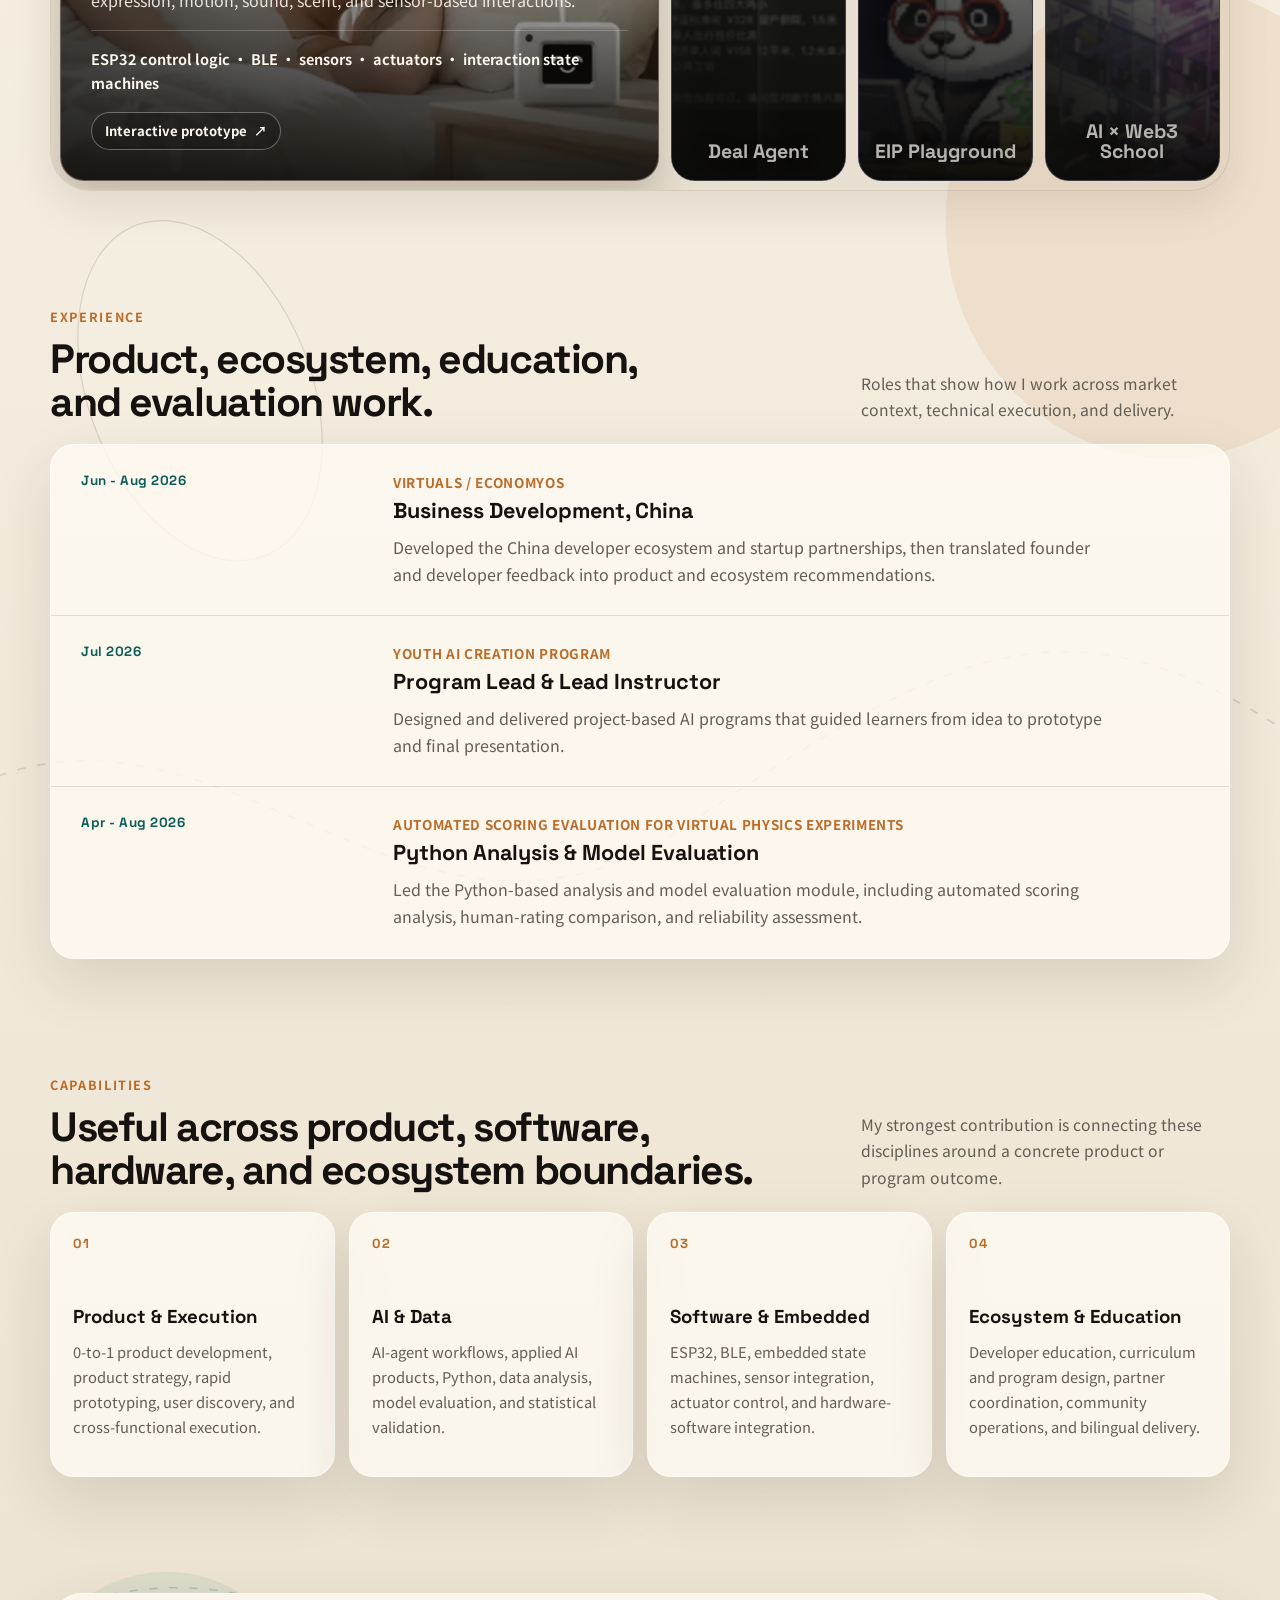
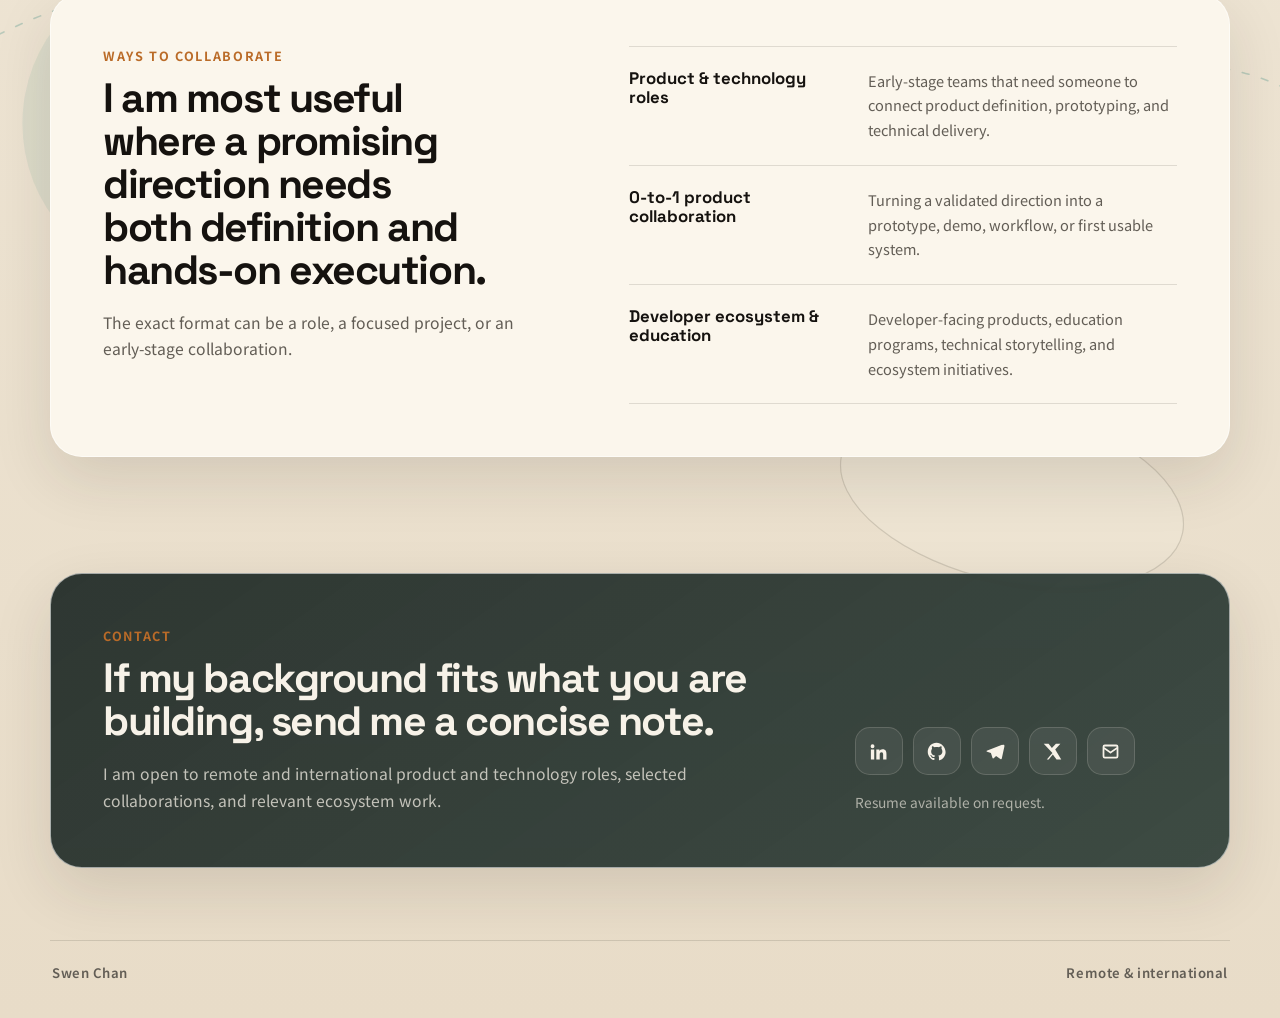
==== commit fd3a9890: "Add localized Chinese portfolio route" ====
--- a/index.html
+++ b/index.html
@@ -10,6 +10,9 @@
     <meta name="author" content="Swen Chan" />
     <meta name="theme-color" content="#121d1a" />
     <link rel="canonical" href="https://swen-chan.github.io/PersonalPage/" />
+    <link rel="alternate" hreflang="en" href="https://swen-chan.github.io/PersonalPage/" />
+    <link rel="alternate" hreflang="zh-Hans" href="https://swen-chan.github.io/PersonalPage/zh/" />
+    <link rel="alternate" hreflang="x-default" href="https://swen-chan.github.io/PersonalPage/" />
 
     <meta property="og:title" content="Swen Chan | AI Product &amp; Embedded Systems Builder" />
     <meta
@@ -70,7 +73,7 @@
             "url": "https://swen-chan.github.io/PersonalPage/",
             "name": "Swen Chan | AI Product & Embedded Systems Builder",
             "description": "Swen Chan is a founder and product and technology builder creating 0-to-1 AI products, developer tools, and embedded systems.",
-            "inLanguage": ["en", "zh-Hans"],
+            "inLanguage": "en",
             "mainEntity": {
               "@id": "https://swen-chan.github.io/PersonalPage/#swen-chan"
             }
@@ -139,8 +142,8 @@
         </nav>
         <div class="topbar-actions">
           <div class="lang-switch" aria-label="Language switch">
-            <button class="lang-button is-active" type="button" data-lang-toggle="en" aria-pressed="true">EN</button>
-            <button class="lang-button" type="button" data-lang-toggle="zh" aria-pressed="false">中</button>
+            <a class="lang-button is-active" href="./" hreflang="en" lang="en" data-lang-toggle="en" aria-current="page">EN</a>
+            <a class="lang-button" href="zh/" hreflang="zh-Hans" lang="zh-Hans" data-lang-toggle="zh">中</a>
           </div>
         </div>
       </header>
@@ -253,6 +256,6 @@
       <footer class="site-footer"><span id="footerName">Swen Chan</span><span id="footerAvailability">Remote &amp; international</span></footer>
     </div>
 
-    <script src="app.js?v=20260912b"></script>
+    <script src="app.js?v=20260924"></script>
   </body>
 </html>
